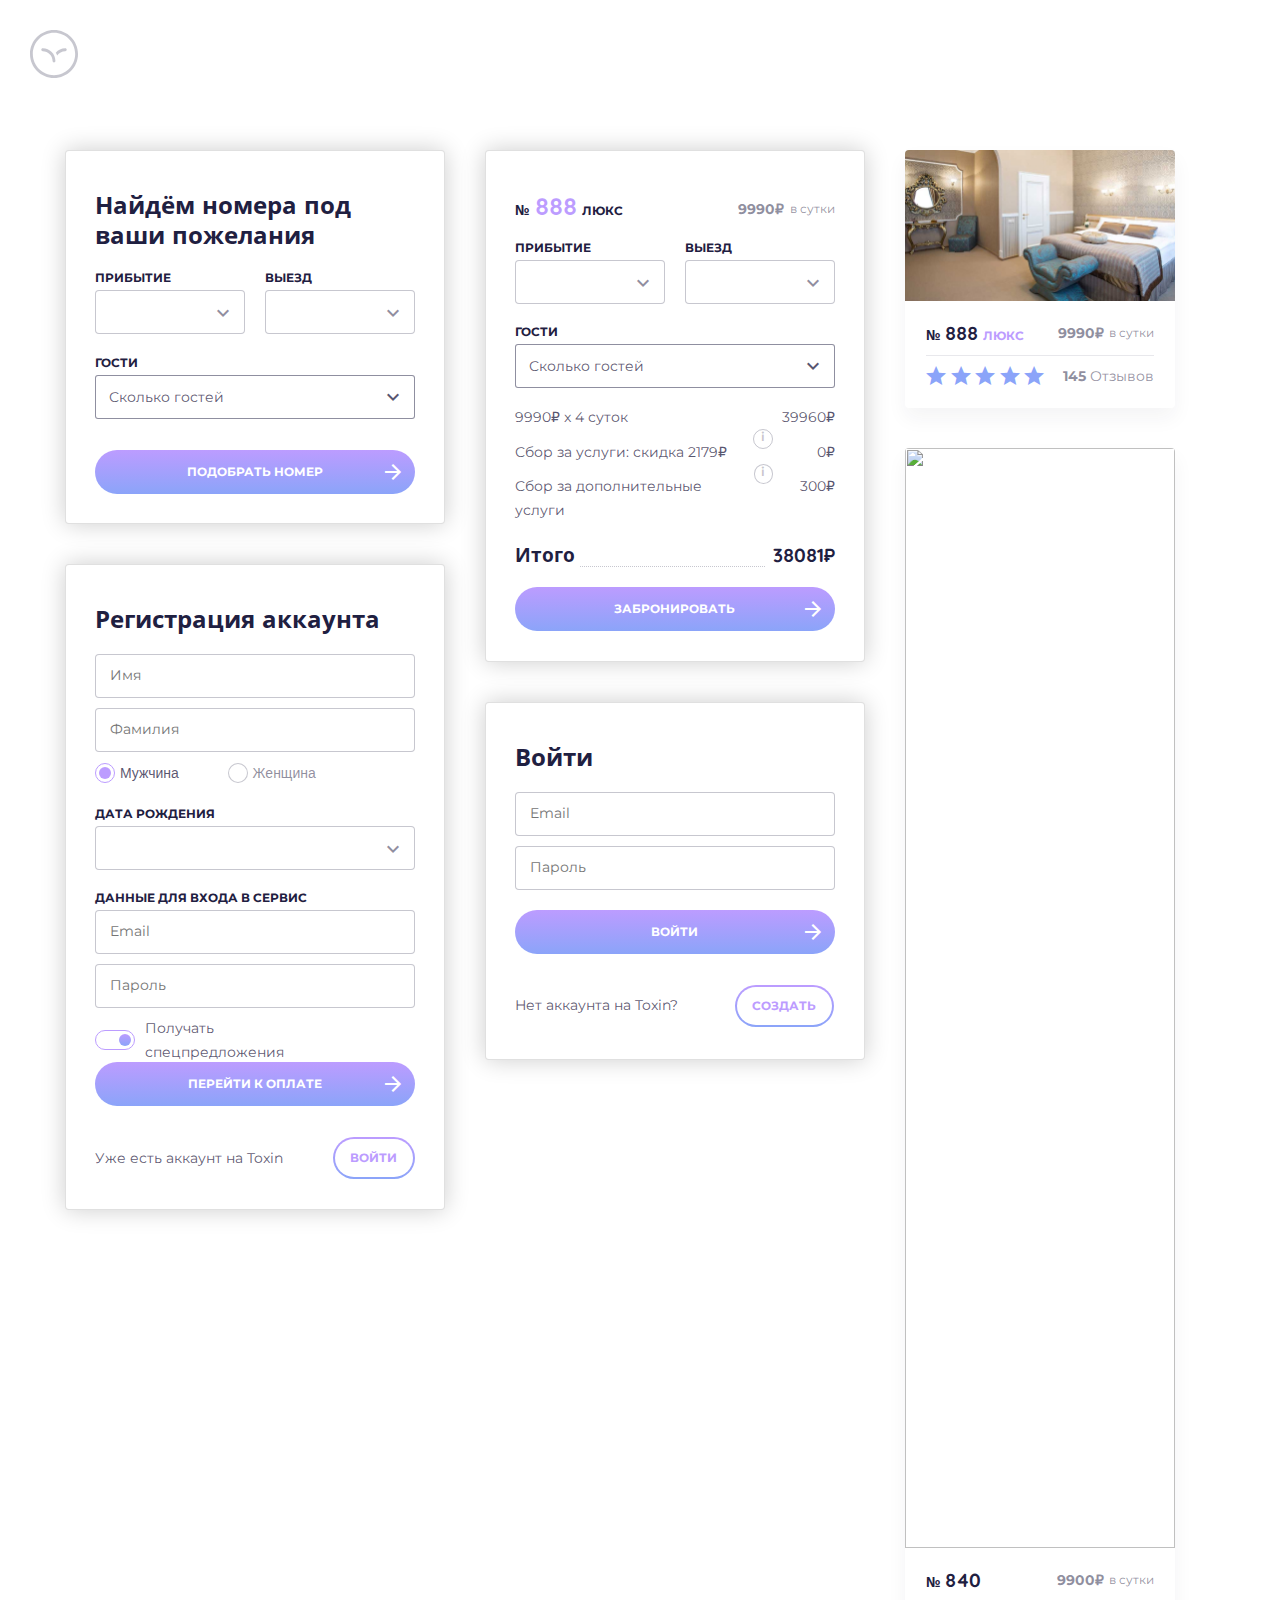
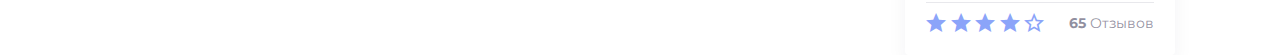
==== docs/cards.html @ 79a53cca "Множественные правки" ====
<link href="https://fonts.googleapis.com/icon?family=Material+Icons" rel="stylesheet"><!DOCTYPE html>
<html lang="ru">
  <head>
    <meta charset="utf-8">
    <meta name="viewport" content="width=device-width, initial-scale=1.0">
    <meta http-equiv="X-UA-Compatible" content="ie=edge"><link rel="stylesheet" href="//code.jquery.com/ui/1.12.1/themes/base/jquery-ui.css">
    <!--<link rel="stylesheet" href="/resources/demos/style.css">--><script src="https://code.jquery.com/jquery-1.12.4.js"></script>
<script src="https://code.jquery.com/ui/1.12.1/jquery-ui.js"></script>
    <meta name="Keywords" content="верстка, Pug, SCSS, JavaScript">
    <meta name="description" content="Основы верстки на Pug, SCSS и JS">
  <link href="./vendors.cca7394cf34c4434d2f4.css" rel="stylesheet"><link href="./main.cca7394cf34c4434d2f4.css" rel="stylesheet"></head>
  <title> Страница Cards
  </title>
  <body>   
    <div class="cards">
      <div class="cards__logo"><svg width="48" height="48" viewBox="0 0 48 48" fill="none" xmlns="http://www.w3.org/2000/svg">
<path d="M23.9989 32.4712C23.2224 32.4712 22.5871 31.8359 22.5871 31.0594C22.5871 25.6241 18.14 21.177 12.7047 21.177C11.9283 21.177 11.293 20.5418 11.293 19.7653C11.293 18.9888 11.9283 18.3535 12.7047 18.3535C19.7283 18.3535 25.4106 24.0359 25.4106 31.0594C25.4106 31.8359 24.7753 32.4712 23.9989 32.4712Z" fill="#1F2041" fill-opacity="0.25"/>
<path d="M36.7068 19.7653C36.7068 20.5418 36.0715 21.177 35.295 21.177C31.9421 21.177 28.9421 22.8712 27.1774 25.4476C26.7892 24.4594 26.3303 23.5418 25.7656 22.6947C28.095 20.0123 31.5186 18.3535 35.295 18.3535C36.0715 18.3535 36.7068 18.9888 36.7068 19.7653Z" fill="#1F2041" fill-opacity="0.25"/>
<path d="M24 48C10.7647 48 0 37.2353 0 24C0 10.7647 10.7647 0 24 0C37.2353 0 48 10.7647 48 24C48 37.2353 37.2353 48 24 48ZM24 2.82353C12.3176 2.82353 2.82353 12.3176 2.82353 24C2.82353 35.6824 12.3176 45.1765 24 45.1765C35.6824 45.1765 45.1765 35.6824 45.1765 24C45.1765 12.3176 35.6824 2.82353 24 2.82353Z" fill="#1F2041" fill-opacity="0.25"/>
</svg>

      </div>
      <div class="cards__contents">
        <div class="cards__columns">
          <form class="search-rooms">
            <h1 class="search-rooms__title">Найдём номера под ваши пожелания        </h1>
            <div class="search-rooms__dade-picker">
              <div class="search-rooms__arrival-date">
                <h3 class="search-rooms__label">Прибытие</h3>
                <div class="search-rooms__date">
                  <div class="date">
                    <input class="date__input datepicker-here" type="text" data-inline="false" data-range="true" data-position="bottom left" data-keyboard-nav="true" data-multiple-dates-separator=" - " data-placeholder="ДД.ММ.ГГГГ" data-clear-button="true" data-today-button="true">
                    <div class="date__icon"><i class="material-icons">expand_more</i></div>
                  </div>
                </div>
              </div>
              <div class="search-rooms__departure-date">
                <h3 class="search-rooms__label">Выезд</h3>
                <div class="search-rooms__date">
                  <div class="date">
                    <input class="date__input datepicker-here" type="text" data-inline="false" data-range="true" data-position="bottom left" data-keyboard-nav="true" data-multiple-dates-separator=" - " data-placeholder="ДД.ММ.ГГГГ" data-clear-button="true" data-today-button="true">
                    <div class="date__icon"><i class="material-icons">expand_more</i></div>
                  </div>
                </div>
              </div>
            </div>
            <h3 class="search-rooms__label">Гости</h3>
            <div class="search-rooms__guests">
              <div class="dropdown dropdown-visitor">
                <div class="dropdown__header-wrapper js-dropdown__header-wrapper">
                  <div class="dropdown__header">Сколько гостей</div>
                  <div class="dropdown__icon"><i class="material-icons">expand_more</i></div>
                </div>
                <ul class="dropdown__ul">
                  <li class="dropdown__li">
                    <div class="dropdown__label">взрослые</div>
                    <div class="input-number input-number-visitor0">   
                      <button class="input-number__button js-input-number__button input-number__button_inactive minus" type="button">-</button>
                      <input class="visitor0 input-number__input" type="number" value="0" min="0" max="10">
                      <button class="input-number__button js-input-number__button plus" type="button">+</button>
                    </div>
                  </li>
                  <li class="dropdown__li">
                    <div class="dropdown__label">дети</div>
                    <div class="input-number input-number-visitor1">   
                      <button class="input-number__button js-input-number__button input-number__button_inactive minus" type="button">-</button>
                      <input class="visitor1 input-number__input" type="number" value="0" min="0" max="10">
                      <button class="input-number__button js-input-number__button plus" type="button">+</button>
                    </div>
                  </li>
                  <li class="dropdown__li">
                    <div class="dropdown__label">младенцы</div>
                    <div class="input-number input-number-visitor2">   
                      <button class="input-number__button js-input-number__button input-number__button_inactive minus" type="button">-</button>
                      <input class="visitor2 input-number__input" type="number" value="0" min="0" max="10">
                      <button class="input-number__button js-input-number__button plus" type="button">+</button>
                    </div>
                  </li>
                  <li class="dropdown__li">
                    <button class="button button_style-wb button_color-alt button_size-bg dropdown__clear js-dropdown__clear dropdown__clear_hidden">
                      <div class="button__text">Очистить</div>
                      <div class="button__icon"><i class="material-icons"></i></div>
                    </button>
                    <button class="button button_style-wb button_color-st button_size-bg dropdown__submit js-dropdown__submit">
                      <div class="button__text">Применить</div>
                      <div class="button__icon"><i class="material-icons"></i></div>
                    </button>
                  </li>
                </ul>
              </div>
            </div>
            <div class="search-rooms__button">
              <button class="button button_style-ic button_color-st button_size-bg">
                <div class="button__text">Подобрать номер</div>
                <div class="button__icon"><i class="material-icons">arrow_forward</i></div>
              </button>
            </div>
          </form>
          <form class="signup">       
            <h1>Регистрация аккаунта</h1>
            <div class="input"> 
              <input class="input__input" name="signup-first-name" type="text" placeholder="Имя" inputmode="text">
              <div class="input_arrow-off"><i class="material-icons">arrow_forward</i></div>
            </div>
            <div class="input"> 
              <input class="input__input" name="signup-last-name" type="text" placeholder="Фамилия" inputmode="text">
              <div class="input_arrow-off"><i class="material-icons">arrow_forward</i></div>
            </div>
            <div class="radio-buttons">
              <label class="radio-buttons__label" for="radioButtonsMan">
                <input class="radio-buttons__button" type="radio" name="gender" value="man" id="radioButtonsMan" checked><span class="radio-buttons__item"></span><span class="radio-buttons__text">Мужчина</span>
              </label>
              <label class="radio-buttons__label" for="radioButtonWoman">
                <input class="radio-buttons__button" type="radio" name="gender" value="woman" id="radioButtonWoman"><span class="radio-buttons__item"></span><span class="radio-buttons__text">Женщина</span>
              </label>
            </div>
            <div class="text text__h3">Дата рождения</div>
            <div class="date">
              <input class="date__input datepicker-here" type="text" data-inline="false" data-range="true" data-position="bottom left" data-keyboard-nav="true" data-multiple-dates-separator=" - " data-placeholder="ДД.ММ.ГГГГ" data-clear-button="true" data-today-button="true">
              <div class="date__icon"><i class="material-icons">expand_more</i></div>
            </div>
            <div class="text text__h3">Данные для входа в сервис</div>
            <div class="input"> 
              <input class="input__input" name="signup-email" type="email" placeholder="Email" inputmode="email">
              <div class="input_arrow-off"><i class="material-icons">arrow_forward</i></div>
            </div>
            <div class="input"> 
              <input class="input__input" name="signup-pwd" type="password" placeholder="Пароль" inputmode="number">
              <div class="input_arrow-off"><i class="material-icons">arrow_forward</i></div>
            </div>
            <label class="toggle">
              <input type="checkbox" checked><span class="toggle__text">Получать спецпредложения</span>
            </label>
            <button class="button button_style-ic button_color-st button_size-bg">
              <div class="button__text">Перейти к оплате</div>
              <div class="button__icon"><i class="material-icons">arrow_forward</i></div>
            </button>
            <div class="signin__footer">
              <div class="text text__body">Уже есть аккаунт на Toxin</div>
              <button class="button button_style-lt button_color-st button_size-bg">
                <div class="button__text">Войти</div>
                <div class="button__icon"><i class="material-icons"></i></div>
              </button>
            </div>
          </form>
        </div>
        <div class="cards__columns">
          <div class="room-calc">
            <div class="room-calc__header">
              <div class="room-calc__number">
                <div class="room-calc__number-symbol">№</div>
                <h1>888                </h1>
                <h3>Люкс</h3>
              </div>
              <div class="room-calc__rate">
                <div class="room-calc__rate-value">9990₽</div>
                <p>в сутки</p>
              </div>
            </div>
            <div class="room-calc__date-picker">
              <div class="room-calc__arrival-date">
                <h3 class="room-calc__field-label">Прибытие</h3>
                <div class="date">
                  <input class="date__input datepicker-here" type="text" data-inline="false" data-range="true" data-position="bottom left" data-keyboard-nav="true" data-multiple-dates-separator=" - " data-placeholder="ДД.ММ.ГГГГ" data-clear-button="true" data-today-button="true">
                  <div class="date__icon"><i class="material-icons">expand_more</i></div>
                </div>
              </div>
              <div class="room-calc__departure-date">
                <h3 class="room-calc__field-label">Выезд</h3>
                <div class="date">
                  <input class="date__input datepicker-here" type="text" data-inline="false" data-range="true" data-position="bottom left" data-keyboard-nav="true" data-multiple-dates-separator=" - " data-placeholder="ДД.ММ.ГГГГ" data-clear-button="true" data-today-button="true">
                  <div class="date__icon"><i class="material-icons">expand_more</i></div>
                </div>
              </div>
            </div>
            <h3 class="room-calc__field-label">Гости</h3>
            <div class="room-calc__dropdown">
              <div class="dropdown dropdown-visitor">
                <div class="dropdown__header-wrapper js-dropdown__header-wrapper">
                  <div class="dropdown__header">Сколько гостей</div>
                  <div class="dropdown__icon"><i class="material-icons">expand_more</i></div>
                </div>
                <ul class="dropdown__ul">
                  <li class="dropdown__li">
                    <div class="dropdown__label">взрослые</div>
                    <div class="input-number input-number-visitor0">   
                      <button class="input-number__button js-input-number__button input-number__button_inactive minus" type="button">-</button>
                      <input class="visitor0 input-number__input" type="number" value="0" min="0" max="10">
                      <button class="input-number__button js-input-number__button plus" type="button">+</button>
                    </div>
                  </li>
                  <li class="dropdown__li">
                    <div class="dropdown__label">дети</div>
                    <div class="input-number input-number-visitor1">   
                      <button class="input-number__button js-input-number__button input-number__button_inactive minus" type="button">-</button>
                      <input class="visitor1 input-number__input" type="number" value="0" min="0" max="10">
                      <button class="input-number__button js-input-number__button plus" type="button">+</button>
                    </div>
                  </li>
                  <li class="dropdown__li">
                    <div class="dropdown__label">младенцы</div>
                    <div class="input-number input-number-visitor2">   
                      <button class="input-number__button js-input-number__button input-number__button_inactive minus" type="button">-</button>
                      <input class="visitor2 input-number__input" type="number" value="0" min="0" max="10">
                      <button class="input-number__button js-input-number__button plus" type="button">+</button>
                    </div>
                  </li>
                  <li class="dropdown__li">
                    <button class="button button_style-wb button_color-alt button_size-bg dropdown__clear js-dropdown__clear dropdown__clear_hidden">
                      <div class="button__text">Очистить</div>
                      <div class="button__icon"><i class="material-icons"></i></div>
                    </button>
                    <button class="button button_style-wb button_color-st button_size-bg dropdown__submit js-dropdown__submit">
                      <div class="button__text">Применить</div>
                      <div class="button__icon"><i class="material-icons"></i></div>
                    </button>
                  </li>
                </ul>
              </div>
            </div>
            <table class="room-calc__result">
              <tr class="room-calc__row room-calc__gross">
                <td class="room-calc__cell"> 
                  <div class="room-calc__gross-label">9990₽ x 4 суток</div>
                </td>
                <td class="room-calc__cell"> 
                  <div class="room-calc__gross-value">39960₽</div>
                </td>
              </tr>
              <tr class="room-calc__row room-calc__toll">
                <td class="room-calc__cell">
                  <div class="room-calc__cell-wrapper">
                    <div class="room-calc__toll-label">Сбор за услуги: скидка 2179₽</div>
                    <div class="room-calc__tooltip">i</div>
                  </div>
                </td>
                <td class="room-calc__cell">
                  <div class="room-calc__toll-value">0₽</div>
                </td>
              </tr>
              <tr class="room-calc__row room-calc__fee">
                <td class="room-calc__cell">
                  <div class="room-calc__cell-wrapper">
                    <div class="room-calc__fee-label">Сбор за дополнительные услуги</div>
                    <div class="room-calc__tooltip">i</div>
                  </div>
                </td>
                <td class="room-calc__cell">
                  <div class="room-calc__fee-value">300₽</div>
                </td>
              </tr>
              <tr class="room-calc__row room-calc__total">
                <td class="room-calc__cell room-calc__cell_total">
                  <div class="room-calc__cell-wrapper">
                    <p class="room-calc__total-label">Итого                    </p><span class="room-calc__total-point"></span>
                  </div>
                </td>
                <td class="room-calc__cell room-calc__cell_total">
                  <div class="room-calc__total-value">38081₽</div>
                </td>
              </tr>
            </table>
            <div class="room-calc__button-wrapper">
              <button class="button button_style-ic button_color-st button_size-bg">
                <div class="button__text">Забронировать</div>
                <div class="button__icon"><i class="material-icons">arrow_forward</i></div>
              </button>
            </div>
          </div>
          <form class="signin">
            <h1 class="signin__title">Войти</h1>
            <div class="signin__email">
              <div class="input"> 
                <input class="input__input" name="signin-email" type="email" placeholder="Email" inputmode="email">
                <div class="input_arrow-off"><i class="material-icons">arrow_forward</i></div>
              </div>
            </div>
            <div class="signin__pwd">
              <div class="input"> 
                <input class="input__input" name="signin-pwd" type="pwd" placeholder="Пароль" inputmode="number">
                <div class="input_arrow-off"><i class="material-icons">arrow_forward</i></div>
              </div>
            </div>
            <div class="signin__button-enter">
              <button class="button button_style-ic button_color-st button_size-bg">
                <div class="button__text">Войти</div>
                <div class="button__icon"><i class="material-icons">arrow_forward</i></div>
              </button>
            </div>
            <div class="signin__footer">
              <div class="signin__question">
                <div class="text text__body">Нет аккаунта на Toxin?</div>
              </div>
              <div class="signin__button-create">
                <button class="button button_style-lt button_color-st button_size-bg">
                  <div class="button__text">Создать</div>
                  <div class="button__icon"><i class="material-icons"></i></div>
                </button>
              </div>
            </div>
          </form>
        </div>
        <div class="cards__columns">
          <div class="room-card">    <img class="room-card__img" src="./assets/img/888-1.jpg">
            <div class="room-card__description">
              <div class="room-card__number-card">
                <div class="room-card__number">
                  <div class="room-card__number-symbol">№</div>
                  <div class="room-card__number-number">888                      </div>
                  <div class="room-card__type">Люкс</div>
                </div>
                <div class="room-card__price">
                  <div class="room-card__price-value">9990₽</div>
                  <div class="room-card__price-period">в сутки        </div>
                </div>
              </div>
              <div class="room-card__dividing-line"></div>
              <div class="room-card__rate-review">
                <div class="room-card__rate">
                  <fieldset class="rating">
                    <legend class="rating__caption"></legend>
                    <div class="rating__grop">
                      <label class="rating__label">
                        <input class="rating__checkbox" type="radio" name="health" value="0"><i class="material-icons rating__star rating__star1">star</i>
                      </label>
                      <label class="rating__label">
                        <input class="rating__checkbox" type="radio" name="health" value="1"><i class="material-icons rating__star rating__star1">star</i>
                      </label>
                      <label class="rating__label">
                        <input class="rating__checkbox" type="radio" name="health" value="2"><i class="material-icons rating__star rating__star1">star</i>
                      </label>
                      <label class="rating__label">
                        <input class="rating__checkbox" type="radio" name="health" value="3"><i class="material-icons rating__star rating__star1">star</i>
                      </label>
                      <label class="rating__label">
                        <input class="rating__checkbox" type="radio" name="health" value="4"><i class="material-icons rating__star rating__star1">star</i>
                      </label>
                    </div>
                  </fieldset>
                </div>
                <div class="room-card__review">
                  <div class="room-card__review-value">145</div>
                  <div class="room-card__review-review">Отзывов</div>
                </div>
              </div>
            </div>
          </div>
          <div class="room-card">    <img class="room-card__img" src="./assets/img/840.jpg">
            <div class="room-card__description">
              <div class="room-card__number-card">
                <div class="room-card__number">
                  <div class="room-card__number-symbol">№</div>
                  <div class="room-card__number-number">840                      </div>
                </div>
                <div class="room-card__price">
                  <div class="room-card__price-value">9900₽</div>
                  <div class="room-card__price-period">в сутки        </div>
                </div>
              </div>
              <div class="room-card__dividing-line"></div>
              <div class="room-card__rate-review">
                <div class="room-card__rate">
                  <fieldset class="rating">
                    <legend class="rating__caption"></legend>
                    <div class="rating__grop">
                      <label class="rating__label">
                        <input class="rating__checkbox" type="radio" name="health" value="0"><i class="material-icons rating__star rating__star1">star</i>
                      </label>
                      <label class="rating__label">
                        <input class="rating__checkbox" type="radio" name="health" value="1"><i class="material-icons rating__star rating__star1">star</i>
                      </label>
                      <label class="rating__label">
                        <input class="rating__checkbox" type="radio" name="health" value="2"><i class="material-icons rating__star rating__star1">star</i>
                      </label>
                      <label class="rating__label">
                        <input class="rating__checkbox" type="radio" name="health" value="3"><i class="material-icons rating__star rating__star1">star</i>
                      </label>
                      <label class="rating__label">
                        <input class="rating__checkbox" type="radio" name="health" value="4"><i class="material-icons rating__star rating__star1">star_border</i>
                      </label>
                    </div>
                  </fieldset>
                </div>
                <div class="room-card__review">
                  <div class="room-card__review-value">65</div>
                  <div class="room-card__review-review">Отзывов</div>
                </div>
              </div>
            </div>
          </div>
        </div>
      </div>
    </div>
  <script type="text/javascript" src="./vendors-cca7394cf34c4434d2f4.js"></script><script type="text/javascript" src="./main-cca7394cf34c4434d2f4.js"></script></body>
</html>
---- docs/vendors.cca7394cf34c4434d2f4.css ----
.datepicker--cells{display:flex;flex-wrap:wrap}.datepicker--cell{border-radius:4px;box-sizing:border-box;cursor:pointer;display:flex;position:relative;align-items:center;justify-content:center;height:32px;z-index:1}.datepicker--cell.-focus-{background:#f0f0f0}.datepicker--cell.-current-{color:#4eb5e6}.datepicker--cell.-current-.-focus-{color:#4a4a4a}.datepicker--cell.-current-.-in-range-{color:#4eb5e6}.datepicker--cell.-in-range-{background:rgba(92,196,239,.1);color:#4a4a4a;border-radius:0}.datepicker--cell.-in-range-.-focus-{background-color:rgba(92,196,239,.2)}.datepicker--cell.-disabled-{cursor:default;color:#aeaeae}.datepicker--cell.-disabled-.-focus-{color:#aeaeae}.datepicker--cell.-disabled-.-in-range-{color:#a1a1a1}.datepicker--cell.-disabled-.-current-.-focus-{color:#aeaeae}.datepicker--cell.-range-from-{border:1px solid rgba(92,196,239,.5);background-color:rgba(92,196,239,.1);border-radius:4px 0 0 4px}.datepicker--cell.-range-to-{border:1px solid rgba(92,196,239,.5);background-color:rgba(92,196,239,.1);border-radius:0 4px 4px 0}.datepicker--cell.-selected-,.datepicker--cell.-selected-.-current-{color:#fff;background:#5cc4ef}.datepicker--cell.-range-from-.-range-to-{border-radius:4px}.datepicker--cell.-selected-{border:none}.datepicker--cell.-selected-.-focus-{background:#45bced}.datepicker--cell:empty{cursor:default}.datepicker--days-names{display:flex;flex-wrap:wrap;margin:8px 0 3px}.datepicker--day-name{color:#ff9a19;display:flex;align-items:center;justify-content:center;flex:1;text-align:center;text-transform:uppercase;font-size:.8em}.-only-timepicker- .datepicker--content,.datepicker--body,.datepicker-inline .datepicker--pointer{display:none}.datepicker--cell-day{width:14.28571%}.datepicker--cells-months{height:170px}.datepicker--cell-month{width:33.33%;height:25%}.datepicker--cells-years,.datepicker--years{height:170px}.datepicker--cell-year{width:25%;height:33.33%}.datepickers-container{position:absolute;left:0;top:0}.datepicker{background:#fff;border:1px solid #dbdbdb;box-shadow:0 4px 12px rgba(0,0,0,.15);border-radius:4px;box-sizing:content-box;font-family:Tahoma,sans-serif;font-size:14px;color:#4a4a4a;width:250px;position:absolute;left:-100000px;opacity:0;transition:opacity .3s ease,transform .3s ease,left 0s .3s;z-index:100}.datepicker.-from-top-{transform:translateY(-8px)}.datepicker.-from-right-{transform:translateX(8px)}.datepicker.-from-bottom-{transform:translateY(8px)}.datepicker.-from-left-{transform:translateX(-8px)}.datepicker.active{opacity:1;transform:translate(0);transition:opacity .3s ease,transform .3s ease,left 0s 0s}.datepicker-inline .datepicker{border-color:#d7d7d7;box-shadow:none;position:static;left:auto;right:auto;opacity:1;transform:none}.datepicker--content{box-sizing:content-box;padding:4px}.datepicker--pointer{position:absolute;background:#fff;border-top:1px solid #dbdbdb;border-right:1px solid #dbdbdb;width:10px;height:10px;z-index:-1}.datepicker--nav-action:hover,.datepicker--nav-title:hover{background:#f0f0f0}.-top-center- .datepicker--pointer,.-top-left- .datepicker--pointer,.-top-right- .datepicker--pointer{top:calc(100% - 4px);transform:rotate(135deg)}.-right-bottom- .datepicker--pointer,.-right-center- .datepicker--pointer,.-right-top- .datepicker--pointer{right:calc(100% - 4px);transform:rotate(225deg)}.-bottom-center- .datepicker--pointer,.-bottom-left- .datepicker--pointer,.-bottom-right- .datepicker--pointer{bottom:calc(100% - 4px);transform:rotate(315deg)}.-left-bottom- .datepicker--pointer,.-left-center- .datepicker--pointer,.-left-top- .datepicker--pointer{left:calc(100% - 4px);transform:rotate(45deg)}.-bottom-left- .datepicker--pointer,.-top-left- .datepicker--pointer{left:10px}.-bottom-right- .datepicker--pointer,.-top-right- .datepicker--pointer{right:10px}.-bottom-center- .datepicker--pointer,.-top-center- .datepicker--pointer{left:calc(50% - 5px)}.-left-top- .datepicker--pointer,.-right-top- .datepicker--pointer{top:10px}.-left-bottom- .datepicker--pointer,.-right-bottom- .datepicker--pointer{bottom:10px}.-left-center- .datepicker--pointer,.-right-center- .datepicker--pointer{top:calc(50% - 5px)}.datepicker--body.active{display:block}.datepicker--nav{display:flex;justify-content:space-between;border-bottom:1px solid #efefef;min-height:32px;padding:4px}.-only-timepicker- .datepicker--nav{display:none}.datepicker--nav-action,.datepicker--nav-title{display:flex;cursor:pointer;align-items:center;justify-content:center}.datepicker--nav-action{width:32px;border-radius:4px;-webkit-user-select:none;-moz-user-select:none;-ms-user-select:none;user-select:none}.datepicker--nav-action.-disabled-{visibility:hidden}.datepicker--nav-action svg{width:32px;height:32px}.datepicker--nav-action path{fill:none;stroke:#9c9c9c;stroke-width:2px}.datepicker--nav-title{border-radius:4px;padding:0 8px}.datepicker--buttons,.datepicker--time{border-top:1px solid #efefef;padding:4px}.datepicker--nav-title i{font-style:normal;color:#9c9c9c;margin-left:5px}.datepicker--nav-title.-disabled-{cursor:default;background:0 0}.datepicker--buttons{display:flex}.datepicker--button{color:#4eb5e6;cursor:pointer;border-radius:4px;flex:1;display:inline-flex;justify-content:center;align-items:center;height:32px}.datepicker--button:hover{color:#4a4a4a;background:#f0f0f0}.datepicker--time{display:flex;align-items:center;position:relative}.datepicker--time.-am-pm- .datepicker--time-sliders{flex:0 1 138px;max-width:138px}.-only-timepicker- .datepicker--time{border-top:none}.datepicker--time-sliders{flex:0 1 153px;margin-right:10px;max-width:153px}.datepicker--time-label{display:none;font-size:12px}.datepicker--time-current{display:flex;align-items:center;flex:1;font-size:14px;text-align:center;margin:0 0 0 10px}.datepicker--time-current-colon{margin:0 2px 3px;line-height:1}.datepicker--time-current-hours,.datepicker--time-current-minutes{line-height:1;font-size:19px;font-family:Century Gothic,CenturyGothic,AppleGothic,sans-serif;position:relative;z-index:1}.datepicker--time-current-hours:after,.datepicker--time-current-minutes:after{content:"";background:#f0f0f0;border-radius:4px;position:absolute;left:-2px;top:-3px;right:-2px;bottom:-2px;z-index:-1;opacity:0}.datepicker--time-current-hours.-focus-:after,.datepicker--time-current-minutes.-focus-:after{opacity:1}.datepicker--time-current-ampm{text-transform:uppercase;align-self:flex-end;color:#9c9c9c;margin-left:6px;font-size:11px;margin-bottom:1px}.datepicker--time-row{display:flex;align-items:center;font-size:11px;height:17px;background:linear-gradient(90deg,#dedede,#dedede) left 50%/100% 1px no-repeat}.datepicker--time-row:first-child{margin-bottom:4px}.datepicker--time-row input[type=range]{background:0 0;cursor:pointer;flex:1;height:100%;padding:0;margin:0;-webkit-appearance:none}.datepicker--time-row input[type=range]::-ms-tooltip{display:none}.datepicker--time-row input[type=range]:hover::-webkit-slider-thumb{border-color:#b8b8b8}.datepicker--time-row input[type=range]:hover::-moz-range-thumb{border-color:#b8b8b8}.datepicker--time-row input[type=range]:hover::-ms-thumb{border-color:#b8b8b8}.datepicker--time-row input[type=range]:focus{outline:0}.datepicker--time-row input[type=range]:focus::-webkit-slider-thumb{background:#5cc4ef;border-color:#5cc4ef}.datepicker--time-row input[type=range]:focus::-moz-range-thumb{background:#5cc4ef;border-color:#5cc4ef}.datepicker--time-row input[type=range]:focus::-ms-thumb{background:#5cc4ef;border-color:#5cc4ef}.datepicker--time-row input[type=range]::-webkit-slider-thumb{-webkit-appearance:none;box-sizing:border-box;height:12px;width:12px;border-radius:3px;border:1px solid #dedede;background:#fff;cursor:pointer;-webkit-transition:background .2s;transition:background .2s;margin-top:-6px}.datepicker--time-row input[type=range]::-moz-range-thumb{box-sizing:border-box;height:12px;width:12px;border-radius:3px;border:1px solid #dedede;background:#fff;cursor:pointer;-moz-transition:background .2s;transition:background .2s}.datepicker--time-row input[type=range]::-ms-thumb{box-sizing:border-box;height:12px;width:12px;border-radius:3px;border:1px solid #dedede;background:#fff;cursor:pointer;-ms-transition:background .2s;transition:background .2s}.datepicker--time-row input[type=range]::-webkit-slider-runnable-track{border:none;height:1px;cursor:pointer;color:transparent;background:0 0}.datepicker--time-row input[type=range]::-moz-range-track{border:none;height:1px;cursor:pointer;color:transparent;background:0 0}.datepicker--time-row input[type=range]::-ms-track{border:none;height:1px;cursor:pointer;color:transparent;background:0 0}.datepicker--time-row input[type=range]::-ms-fill-lower,.datepicker--time-row input[type=range]::-ms-fill-upper{background:0 0}.datepicker--time-row span{padding:0 12px}.datepicker--time-icon{color:#9c9c9c;border:1px solid;border-radius:50%;font-size:16px;position:relative;margin:0 5px -1px 0;width:1em;height:1em}.datepicker--time-icon:after,.datepicker--time-icon:before{content:"";background:currentColor;position:absolute}.datepicker--time-icon:after{height:.4em;width:1px;left:calc(50% - 1px);top:calc(50% + 1px);transform:translateY(-100%)}.datepicker--time-icon:before{width:.4em;height:1px;top:calc(50% + 1px);left:calc(50% - 1px)}.datepicker--cell-day.-other-month-,.datepicker--cell-year.-other-decade-{color:#dedede}.datepicker--cell-day.-other-month-:hover,.datepicker--cell-year.-other-decade-:hover{color:#c5c5c5}.-disabled-.-focus-.datepicker--cell-day.-other-month-,.-disabled-.-focus-.datepicker--cell-year.-other-decade-{color:#dedede}.-selected-.datepicker--cell-day.-other-month-,.-selected-.datepicker--cell-year.-other-decade-{color:#fff;background:#a2ddf6}.-selected-.-focus-.datepicker--cell-day.-other-month-,.-selected-.-focus-.datepicker--cell-year.-other-decade-{background:#8ad5f4}.-in-range-.datepicker--cell-day.-other-month-,.-in-range-.datepicker--cell-year.-other-decade-{background-color:rgba(92,196,239,.1);color:#ccc}.-in-range-.-focus-.datepicker--cell-day.-other-month-,.-in-range-.-focus-.datepicker--cell-year.-other-decade-{background-color:rgba(92,196,239,.2)}.datepicker--cell-day.-other-month-:empty,.datepicker--cell-year.-other-decade-:empty{background:0 0;border:none}@media print{.datepickers-container{display:none}}
---- docs/main.cca7394cf34c4434d2f4.css ----
@import url(https://fonts.googleapis.com/css?family=Montserrat:100,100i,200,200i,300,400&display=swap);
.container{margin:2rem 0}.container-label{margin-bottom:.5rem;font-family:Montserrat;font-style:normal;font-weight:700;font-size:12px;line-height:15px;text-transform:uppercase;color:#1f2041}.ui-kit__logo{margin-top:3rem;margin-left:3rem}.ui-kit__content{max-width:1158px;margin:4.5rem auto 0}.ui-kit__content>:first-child>:first-child{max-width:32rem}.ui-kit__content>:first-child>:first-child>:nth-child(4){margin-top:2.3rem}.ui-kit__content>:first-child>:nth-child(2){max-width:28rem}.ui-kit__content>:first-child>:nth-child(2)>*{margin-bottom:4.1rem}.ui-kit__content>:first-child>:nth-child(2)>:nth-child(2){margin-bottom:3.5rem}.ui-kit__content>:first-child>:nth-child(2)>:nth-child(2)>:first-child{margin-bottom:.8rem}.ui-kit__content>:nth-child(2){margin-top:6rem}.ui-kit__content>:nth-child(2)>:first-child,.ui-kit__content>:nth-child(2)>:nth-child(2){width:26.5rem}.ui-kit__content>:nth-child(3){margin-top:15rem}.ui-kit__content>:nth-child(3)>:first-child{flex:1 1 0}.ui-kit__content>:nth-child(3)>:first-child>:first-child{margin-bottom:4.3rem;max-width:25.6rem}.ui-kit__content>:nth-child(3)>:first-child>:nth-child(2){margin-left:-.1rem;max-width:25.6rem}.ui-kit__content>:nth-child(3)>:nth-child(2){flex:1 1 0}.ui-kit__content>:nth-child(3)>:nth-child(2)>:first-child{padding-top:.3rem;padding-right:7rem;padding-left:6rem}.ui-kit__content>:nth-child(3)>:nth-child(2)>:first-child .js-listbox__drop>:first-child{padding-right:3rem}.ui-kit__content>:nth-child(3)>:nth-child(3){flex:1 1 0}.ui-kit__content>:nth-child(3)>:nth-child(3)>:first-child{padding-right:6rem;padding-left:6.7rem}.ui-kit__content>:nth-child(3)>:nth-child(3)>:first-child>:first-child>:first-child{margin-top:.3rem;margin-bottom:1.3rem;margin-left:-.1rem}.ui-kit__content>:nth-child(4){margin-top:9rem}.ui-kit__toggle{margin-top:1.3rem}.ui-kit__toggle>:first-child{margin-bottom:1rem}.ui-kit__like{display:flex;margin-top:1.7rem}.ui-kit__like>:first-child{margin-right:1rem}.ui-kit__rate-button{display:flex;margin-top:3.2rem}.ui-kit__rate-button>:first-child{margin-right:2rem}.ui-kit__blok-row{display:flex;justify-content:space-between}.ui-kit__date-dropdown{display:flex}.ui-kit__date-dropdown>:first-child{margin-right:2rem}.ui-kit__blok-column_narrow{max-width:26.6rem}.ui-kit__blok-column_narrow>:first-child{margin-bottom:4.2rem}
.landing__main{background:url(./assets/img/image-3.jpg) no-repeat;background-size:cover;margin-top:-7rem}.landing__search-rooms{position:absolute;top:14rem;left:0}.landing__slogan-wrapper{display:flex;justify-content:flex-end}.landing__slogan{text-align:right;padding-top:83.1rem;padding-bottom:2.1rem;max-width:30rem}
.signup-pg{background:url("./assets/img/image 4.png") no-repeat;background-size:100%}.signup-pg__frame{position:relative;height:68.5rem}.signup-pg__signup{position:absolute;left:50.2%;transform:translate(-50%);top:1.9rem}
.signin-pg{background:url("./assets/img/image 4.png") no-repeat;background-size:100%}.signin-pg__frame{position:relative;height:70.1rem}.signin-pg__signin{position:absolute;left:50%;transform:translate(-50%);top:17.2rem}
.headers-footers__logo{position:absolute;top:3rem;left:3rem}.headers-footers__header-no-sign{margin-top:14.2rem;margin-bottom:4.5rem}.headers-footers__header-sign{margin-bottom:4.3rem}.headers-footers>:last-child{margin-top:3.7rem;margin-bottom:10rem}
.color-types{width:100%;display:grid;grid-template-columns:39.6% 45.4%;position:relative;padding-top:13.5rem}.color-types>:nth-child(3){padding-top:1rem}.color-types__logo{position:absolute;top:3rem;left:3rem}@media screen and (max-width:900px){.color-types{display:flex;flex-direction:column;align-items:center}.color-types>:nth-child(3){padding-top:4rem;padding-bottom:4rem}}
.search-room{background:#fff}.search-room__content{display:flex;justify-content:flex-start;width:83.5%;margin-top:1rem;margin-left:auto;margin-right:auto}.search-room__sidebar{flex-basis:23.8%;margin:1rem 4.5rem 1rem 1rem}.search-room__sidebar>*{margin:1rem 1rem 2rem}.search-room__sidebar>:nth-child(2){margin-bottom:3rem}.search-room__sidebar>:nth-child(3){margin-bottom:2.8rem}.search-room__sidebar>:nth-child(4){width:80%;margin-bottom:3.1rem}.search-room__sidebar>:nth-child(5){width:90%;margin-bottom:2.9rem}.search-room__sidebar>:nth-child(5) .listbox__ul>:first-child{width:90%}.search-room__sidebar>:nth-child(5)>:first-child{margin-bottom:1.6rem}.search-room__sidebar>:nth-child(6){margin-bottom:3rem}.search-room__frame{flex-basis:70.4%}.search-room__block{font-family:Montserrat;font-style:normal;font-weight:400;font-size:12px;line-height:15px;color:#1f2041}.search-room__block-title{text-transform:uppercase;font-weight:700;margin-bottom:.5rem}.search-room__title{margin:2rem .5rem 1.5rem}.search-room__cards{display:flex;flex-wrap:wrap;justify-content:flex-start}.search-room__cards>*{margin:.5rem .6rem 1.45rem;flex:auto}.search-room__pagination{width:25.5rem;margin:2.6rem auto 6.8rem}@media (max-width:768px){.search-room__content{justify-content:center;flex-wrap:wrap}}
.room__banner{display:flex;justify-content:center;max-width:1440px;margin-left:auto;margin-right:auto}.room__banner-img3{margin-top:-.1rem}.room__main{margin:7rem 0 6.2rem}.room__main,.room__wrapper-content{display:flex}.room__content{margin-right:3rem}.room__content-bottom,.room__content-top,.room__row{display:flex}.room__info{flex:1 1 auto}.room__info-title{margin-bottom:2rem;width:28rem}.room__info-content{width:28rem}.room__impress{flex:1 1 auto}.room__impress-title{margin-bottom:1.8rem;padding-left:.3rem}.room__reviews{margin-top:2.1rem;margin-bottom:3.3rem;margin-left:-.1rem}.room__reviews-header{display:flex;justify-content:space-between;margin-bottom:2rem}.room__reviews-content,.room__reviews-number{margin-right:4rem}.room__reviews-item{margin-bottom:2.3rem}.room__reviews-username{font-family:Montserrat;font-style:normal;font-weight:700;font-size:14px;line-height:24px;color:rgba(31,32,65,.75)}.room__reviews-message{margin-top:1rem}.room__reviews-avatar{width:48px;height:48px;border-radius:50%;overflow:hidden;margin-right:1rem}.room__reviews-avatar-img{margin-left:-2rem;margin-top:-1rem}.room__like{margin-left:.5rem;margin-top:1.2rem}.room__rules{flex:1 1 41.6%}.room__rules-title{margin-bottom:1.7rem;margin-left:2rem}.room__rules-list{max-width:26rem}.room__cancel{flex:1 1 auto}.room__cancel-title{margin-bottom:1.7rem}.room__cancel-content{max-width:34rem}.room__footer{border-top:1px solid rgba(31,32,65,.25)}@media (max-width:1439px){.room__banner-right{display:none}.room__main{margin-left:2rem;margin-right:2rem}}@media (max-width:1050px){.room__banner-img1{width:100%}.room__wrapper-content{flex-wrap:wrap}.room__content{margin:0 auto}.room__sidebar{margin:3rem auto 0}}@media (max-width:680px){.room__content-top{flex-direction:column;align-items:center}.room__impress{margin:4rem 0}.room__content-bottom{flex-direction:column;align-items:center}.room__rules{flex:1 1 auto;margin-bottom:2rem}.room__rules-list{max-width:none}}
.cards__logo{margin-top:3rem;margin-left:3rem}.cards__contents{display:flex;justify-content:center;margin-top:7.2rem}.cards__columns{margin-right:4rem}.cards__columns>*{margin-bottom:4rem}
.footer{background:#fff}.footer__top{border-bottom:1px solid #dedee3;padding:10.4rem 0 8.3rem}.footer__widgets{display:flex;justify-content:space-between}.footer__widgets>:first-child{margin-top:-.4rem}.footer__brand>:first-child{margin-bottom:1.7rem}.footer__brand,.footer__subscribe{max-width:26rem;flex:1 1 0}.footer__menu{display:flex;justify-content:space-around;flex:1 1 0}.footer__menu>*{flex:1 1 0}.footer__menu>:first-child{padding-left:4rem}.footer__subscribe>:first-child{margin-bottom:2.3rem}.footer__copyright-bar{display:flex;justify-content:space-between;padding:2.3rem 0;margin-right:.26rem;margin-left:-.1rem}.footer__copyright-wrapper,.footer__socials{display:flex;align-items:center}.footer__socials{text-align:center}.footer__socials>:first-child{margin-right:2.2rem}.footer__socials>:nth-child(2){margin-right:2.3rem}.footer_mobile{display:flex;flex-direction:column;align-items:center;background:#fff;max-width:76.8rem;margin-left:auto;margin-right:auto;padding:12.3rem 0 12rem}.footer_mobile>:first-child{margin-bottom:1.7rem;margin-right:1.2rem}.footer_mobile>:last-child{margin-top:2.2rem;margin-right:.2rem}.footer-mobile__copyright{text-align:center}.footer__socials_mobile>:not(:last-child){margin-right:2.1rem}.fa{font-family:fa-brands;font-style:normal;font-weight:400;font-size:24px;line-height:23px;background:linear-gradient(180deg,#bc9cff,#8ba4f9);-webkit-background-clip:text;-webkit-text-fill-color:transparent;color:#bd9eff}@media (max-width:1160px){.footer__widgets{flex-wrap:wrap}.footer__brand,.footer__menu,.footer__subscribe{flex:1 1 auto}.footer__brand{margin-left:3rem}.footer__wrapper-subscribe{margin-right:3rem}}@media (max-width:768px){.footer{display:flex;flex-direction:column;align-items:center;padding:12.4rem 0}.footer__legend,.footer__menu,.footer__wrapper-subscribe{display:none}.footer__top{border-bottom:none;padding:0}.footer__brand{display:flex;justify-content:center;max-width:none;margin-left:0}.footer__copyright-bar{flex-direction:column;align-items:center;padding:0}.footer__socials{margin-top:2.2rem}}
.types-table{display:grid;grid-template-columns:4rem 31.1rem;grid-template-rows:10rem 8.8rem 5.2rem 5rem;grid-column-gap:3rem;grid-row-gap:1rem;justify-content:flex-end}.types-table>:nth-child(odd){text-align:right;font-family:Montserrat;font-style:normal;font-weight:400;color:rgba(31,32,65,.25);white-space:pre-wrap}.types-table>:first-child{font-size:24px;line-height:29px}.types-table>:nth-child(2){margin-right:-3rem}.types-table>:nth-child(3){font-size:19px;line-height:23px}.types-table>:nth-child(5){font-size:12px;line-height:15px;text-transform:uppercase}.types-table>:nth-child(7){font-size:14px;line-height:24px}@media screen and (max-width:450px){.types-table{display:block;padding-left:2rem;padding-right:2rem}.types-table>:nth-child(odd){text-align:center}.types-table>:nth-child(2n){text-align:center;margin-bottom:1rem}}
.signup{display:flex;flex-direction:column;width:38rem;padding:3.9rem 2.9rem 2rem;background:#fff;border:1px solid rgba(0,0,0,.12);box-sizing:border-box;box-shadow:0 0 25px rgba(0,0,0,.2);border-radius:4px}.signup>:not(:nth-child(odd)){margin-bottom:1rem}.signup>:first-child{margin-bottom:2rem}.signup>:nth-child(3){margin-bottom:.3rem}.signup>:nth-child(5){margin-top:.6rem;margin-bottom:.5rem}.signup>:nth-child(7){margin-top:1rem;margin-bottom:.5rem}.signup>:nth-child(9){margin-bottom:.8rem}.signup>:nth-child(11){margin-top:1.2rem;margin-bottom:1.1rem}
.input{display:inline-block;position:relative;width:100%}.input__input{background:#fff;border:1px solid rgba(31,32,65,.25);box-sizing:border-box;border-radius:4px;padding:1.1rem 1.4rem 1.3rem;width:100%;font-family:Montserrat;font-style:normal;font-weight:400;font-size:1.4rem;line-height:1.8rem}.input__input:focus,.input__input:hover{border-color:rgba(31,32,65,.5)}.input_arrow-off{display:none}.input_arrow-on{position:absolute;top:50%;left:92%;transform:translate(-50%,-50%)}.input_arrow-on .material-icons{cursor:pointer;font-family:Material Icons;font-style:normal;font-weight:400;font-size:24px;line-height:24px;display:flex;align-items:center;text-align:center;background:linear-gradient(180deg,#bc9cff,#8ba4f9);-webkit-background-clip:text;-webkit-text-fill-color:transparent;color:#bc9cff}
.button{border:none;outline:none;display:flex;align-items:center;cursor:pointer;border-radius:2.2rem;position:relative;font-family:Montserrat;font-style:normal;font-weight:700;font-size:1.2rem;line-height:1.5rem;text-transform:uppercase}.button_style-wb{background:none;color:#bc9cff}.button_style-lt{padding:2px;background:linear-gradient(180deg,#bc9cff,#8ba4f9)}.button_style-lt>:first-child{background:#fff;color:#bc9cff;border-radius:inherit;box-sizing:border-box}.button_style-ic,.button_style-st{color:#fff;padding:3px 2px;background:linear-gradient(180deg,#bc9cff,#8ba4f9)}.button_style-ic{display:flex;align-items:center;justify-content:space-around;width:100%}.button_style-ic .button__icon{position:absolute;top:50%;left:93%;transform:translate(-50%,-50%)}.button_style-ic .material-icons{font-family:Material Icons;font-style:normal;font-weight:400;font-size:24px;line-height:24px;color:#fff}.button_style-ic:active,.button_style-lt:active,.button_style-st:active{opacity:.5}.button_style-wb:active{color:rgba(31,32,65,.5)}.button_style:active:before{opacity:.2}.button_style-wb:hover{text-shadow:0 4px 4px rgba(0,0,0,.25)}.button_style-ic:hover,.button_style-lt:hover,.button_style-st:hover{box-shadow:0 4px 4px rgba(0,0,0,.25)}.button_size-sm .button__text{padding:.6rem 1.8rem .7rem 1.7rem}.button_size-bg .button__text{padding:1.1rem 1.6rem 1.2rem 1.5rem}.button_color-alt{color:rgba(31,32,65,.5)}
.input-number{display:flex;font-family:Montserrat;font-style:normal;font-weight:700;font-size:12px;line-height:15px;text-align:center;text-transform:uppercase}.input-number__button{border:none;outline:none;text-align:center;text-decoration:none;background:#fff;cursor:pointer;width:3rem;height:3rem;border:1px solid rgba(31,32,65,.25);box-sizing:border-box;border-radius:2rem}.input-number__button:hover{box-shadow:0 4px 4px rgba(0,0,0,.25)}.input-number__button_inactive{background:linear-gradient(180deg,#bc9cff,#8ba4f9 100%,.5);opacity:.5;cursor:default}.input-number__button_inactive:hover{box-shadow:none}.input-number__input{all:unset;-moz-appearance:textfield;-webkit-appearance:textfield;width:3.2rem;margin-bottom:.25rem}.input-number__input::-webkit-inner-spin-button{display:none}
.dropdown{position:relative}.dropdown__header-wrapper{display:flex;justify-content:space-between;align-items:center;padding:.9rem;cursor:pointer;background:#fff;border:1px solid rgba(31,32,65,.5);box-sizing:border-box;border-radius:3px 3px 3px 3px}.dropdown__header{white-space:nowrap;overflow:hidden;text-overflow:ellipsis;padding-left:.4rem;padding-right:2rem;cursor:pointer;font-family:Montserrat;font-size:1.4rem;line-height:1.8rem}.dropdown__header,.dropdown__icon{font-style:normal;font-weight:400;color:rgba(31,32,65,.75)}.dropdown__icon{font-family:Material Icons;font-size:24px;line-height:24px;text-align:center}.dropdown__ul{display:none;list-style:none;position:absolute;width:100%;-webkit-padding-start:0;padding-inline-start:0;margin-top:0;border-radius:0 0 2px 2px;background:#fff;z-index:1;box-sizing:border-box;box-shadow:0 10px 20px rgba(31,32,65,.5);text-transform:uppercase;font-family:Montserrat;font-style:normal;font-weight:700;font-size:12px;line-height:15px;color:#1f2041;padding-bottom:.4rem;padding-top:.2rem}.dropdown__li{display:flex;justify-content:space-between;align-items:center}.dropdown__li_submit{text-align:end;color:#bc9cff}.dropdown__li.selected{color:#aaa;text-shadow:1px 1px 1px rgba(0,0,0,.2)}.dropdown__label{margin-bottom:.4rem}.dropdown.open>:first-child{border-radius:3px 3px 0 0;border-bottom:none}.dropdown.open .dropdown__li{padding:.4rem .6rem .3rem 1.3rem}.dropdown.open .dropdown__ul{display:block;border:1px solid rgba(31,32,65,.5)}.dropdown__clear_hidden{visibility:hidden}
.slider__header{display:flex;justify-content:space-between;margin-bottom:2.4rem}.slider__label{font-weight:700;text-transform:uppercase;font-size:1.2rem}.slider__input{border:0;text-align:right;text-transform:uppercase;width:12rem}.slider__legend{line-height:14px;color:rgba(31,32,65,.5);margin-top:1.5rem}.slider .ui-state-default,.slider .ui-widget-content .ui-state-default{border:2px solid #fff;background:linear-gradient(180deg,#6fcf97,#66d2ea)}.slider .ui-widget .ui-widget-content{border:1px solid rgba(31,32,65,.25)}.slider .ui-slider-handle{border-radius:1em}.slider .ui-slider-horizontal{height:.6rem;box-sizing:border-box}.slider .ui-slider-horizontal .ui-slider-handle{top:-.5rem}.slider .ui-widget-header{background:linear-gradient(180deg,#6fcf97,#66d2ea)}
.date{position:relative;display:flex}.date__input{height:4.4rem;padding-left:1.5rem;width:100%;background:#fff;border:1px solid rgba(31,32,65,.25);box-sizing:border-box;border-radius:4px}.date__icon{position:absolute;top:25%;left:100%;transform:translate(-140%);display:flex;pointer-events:none;font-family:Material-Icons;font-size:2.4rem;line-height:2.4rem}.date__icon,.datepicker{font-style:normal;font-weight:400;color:rgba(31,32,65,.5)}.datepicker{border:1px solid rgba(31,32,65,.25);box-sizing:border-box;box-shadow:0 10px 20px rgba(31,32,65,.05);border-radius:4px;font-family:Montserrat;font-size:12px;line-height:15px}.datepicker--nav-title,.datepicker--nav-title i{font-family:Quicksand,Open Sans;font-style:normal;font-weight:700;font-size:19px;line-height:24px;text-align:center;color:#1f2041}.datepicker--day-name{font-weight:700;color:#bc9cff}.datepicker--cell.-range-from-,.datepicker--cell.-selected-{background:linear-gradient(180deg,#bc9cff,#8ba4f9);border-radius:22px;font-weight:700}.datepicker--cell.-focus-{border-radius:22px}.datepicker--cell.-selected-.-focus-{background:linear-gradient(180deg,#bc9cff,#8ba4f9);opacity:.7;font-weight:700}.datepicker--cell.-current-{background:linear-gradient(180deg,#6fcf97,#66d2ea);border-radius:22px;color:#fff;font-weight:700}.datepicker--cell.-focus-.-current-{color:#fff;opacity:.7}.datepicker--cell.-other-month-{color:rgba(31,32,65,.25)}
.rating{margin:0;padding:0;border:none}.rating__label{display:inline-block;position:relative;width:2.05rem;cursor:pointer}.rating__checkbox{font-size:inherit;-moz-appearance:none;-webkit-appearance:none;appearance:none}.rating__star{position:absolute;top:50%;left:50%;transform:translate(-50%,-70%);color:#8ba4f9}
.toggle{display:flex;position:relative;cursor:pointer;width:260px;height:24px}.toggle input{position:absolute;opacity:0;cursor:inherit}.toggle .toggle__text{position:absolute;padding-left:50px;font-family:Montserrat;font-style:normal;font-weight:400;font-size:14px;line-height:24px}.toggle .toggle__text:after,.toggle .toggle__text:before{content:"";position:absolute;top:50%}.toggle .toggle__text:before{left:0;margin-top:-10px;height:20px;width:40px;border-radius:10px;border:1px solid rgba(31,32,65,.25);box-sizing:border-box}.toggle .toggle__text:after{left:4px;height:12px;width:12px;margin-top:-6px;background:rgba(31,32,65,.25);border-radius:10px}.toggle input:checked+.toggle__text:before{border:1px solid #bc9cff}.toggle input:checked+.toggle__text:after{left:24px;background:linear-gradient(180deg,#bc9cff,#8ba4f9)}.toggle input:hover+.toggle__text:before{opacity:.5}
.radio-buttons{display:flex;flex-direction:row;justify-content:space-between;width:220.74px;height:35px}.radio-buttons__label{display:flex;flex-direction:row;position:relative;align-items:center}.radio-buttons__label input{position:absolute;opacity:0;display:block;height:0;width:0}.radio-buttons__label .radio-buttons__item{appearance:none;-webkit-appearance:none;-moz-appearance:none;display:inline-block;position:relative;height:20px;width:20px;border-radius:20px;margin-right:5px;border:1px solid rgba(31,32,65,.25);background-color:#fff;cursor:pointer;outline:none;box-sizing:border-box;transition:all .5s}.radio-buttons__label:hover .radio-buttons__item{border:1px solid rgba(31,32,65,.5)}.radio-buttons__label input:checked+.radio-buttons__item{border-color:#bc9cff;background:#fff;cursor:default}.radio-buttons__label:hover .radio-buttons__item:before,.radio-buttons__label input:checked+.radio-buttons__item:before{content:"";position:absolute;width:12px;height:12px;border-radius:10px;background-color:#bc9cff;top:50%;left:50%;transform:translate(-50%,-50%)}.radio-buttons__label input+.radio-buttons__item+.radio-buttons__text{color:rgba(31,32,65,.5);font-family:Montserrat;font-style:normal;font-weight:400;font-size:14px;line-height:24px;font-family:sans-serif;cursor:pointer;align-self:center}.radio-buttons__label input:checked+.radio-buttons__item+.radio-buttons__text{color:rgba(31,32,65,.75);cursor:default}
.color-table__item{display:grid;grid-template-columns:8rem 16rem;grid-template-rows:4.5rem 4.5rem;grid-column-gap:3rem;grid-row-gap:0;justify-content:center}.color-table__item>:nth-child(3n+2){align-self:flex-end;align-items:center;font-weight:700}.color-table__item>:nth-child(3n+3){align-self:flex-start;font-weight:400}.color-table__rectangle{grid-row:span 2;width:7rem;height:7rem;border-radius:.6rem;align-self:center}.color-table__name{grid-column:2/3;font-family:Quicksand,Open Sans,Arial,serif;font-style:normal;font-size:19px;line-height:29px}@media screen and (max-width:450px){.color-table__item{display:block;padding-bottom:1rem;text-align:center}.color-table__rectangle{display:block;margin-left:auto;margin-right:auto}.color-table__name{text-align:center}}
.text__h1{font-size:24px;line-height:30px}.text__h1,.text__h2{font-family:Quicksand;font-style:normal;font-weight:700;color:#1f2041}.text__h2{font-size:19px;line-height:24px}.text__h3{font-weight:700;font-size:12px;line-height:15px;text-transform:uppercase;color:#1f2041}.text__body,.text__h3{font-family:Montserrat;font-style:normal}.text__body{font-weight:400;font-size:14px;line-height:24px;color:rgba(31,32,65,.75)}
.search-rooms{display:flex;flex-direction:column;width:38rem;padding:3.9rem 2.9rem .9rem;background:#fff;border:1px solid rgba(0,0,0,.12);box-sizing:border-box;box-shadow:0 0 25px rgba(0,0,0,.2);border-radius:4px}.search-rooms>:not(:nth-child(3)){margin-bottom:2rem}.search-rooms>:nth-child(2){display:flex;justify-content:space-between}.search-rooms>:nth-child(2)>:first-child{margin-right:2rem}.search-rooms>:nth-child(2) .search-rooms__date{margin-top:.5rem}.search-rooms>:nth-child(3){margin-top:.1rem;margin-bottom:.5rem}.search-rooms>:nth-child(5){margin-top:1.1rem}
.header{padding:.6rem 2rem;box-shadow:0 10px 20px rgba(31,32,65,.05);background:#fff;position:-webkit-sticky;position:sticky;top:0;z-index:100}.header-wrapper{display:flex;justify-content:space-between;align-items:center}.header__logo{display:flex}.header__right{display:flex;align-items:center}.header__menu_mobile{display:none}.header .material-icons{font-family:Material Icons;font-style:normal;font-weight:400;font-size:24px;line-height:20px;display:flex;align-items:center;text-align:center;color:rgba(31,32,65,.5)}.header__vertical-bar{height:3rem;width:1px;background:rgba(31,32,65,.1)}.header-sign,.header__username{display:flex;align-items:center}.header-sign{margin-left:.2rem}.header-sign__icon{display:none}.header-sign__icon .material-icons{font-size:30px;background:linear-gradient(180deg,#bc9cff,#8ba4f9);-webkit-background-clip:text;-webkit-text-fill-color:transparent;color:#bd9eff}.header-sign__button{display:flex}.header-sign__button>:first-child{margin-right:2rem}@media (max-width:950px){.header-sign__group{display:none}.header-sign__icon{display:flex}}@media (max-width:700px){.header__menu{display:none}.header__menu_mobile{display:flex;margin-right:2rem}}
.logo{display:flex;align-items:center}.logo .logo__text{margin-left:.8rem;margin-top:.8rem}.group{display:flex;list-style:none;margin:0 auto;font:14px Montserrat,normal}.group .item{margin:1em}.group .link{text-decoration:none;color:rgba(31,32,65,.5)}
.select__label{font-family:Montserrat;font-style:normal;font-weight:400;font-size:1.4rem;line-height:1.8rem;color:rgba(31,32,65,.5)}.select__label,.select__label_inherit{display:block;position:relative;padding-left:3rem;cursor:pointer;-webkit-user-select:none;-moz-user-select:none;-ms-user-select:none;user-select:none}.select__label_inherit{padding-top:.1rem}.select__input{position:absolute;opacity:0;cursor:pointer;height:0;width:0}.select__span{position:absolute;top:0;left:0;height:2rem;width:2rem;background-color:#fff;border:1px solid rgba(31,32,65,.25);box-sizing:border-box;border-radius:4px}.select__span:after{content:"";position:absolute;display:none;left:.6rem;top:.3rem;width:.4rem;height:.7rem;border:solid #000;border-width:0 2px 2px 0;transform:rotate(45deg);-webkit-transform:rotate(45deg);-ms-transform:rotate(45deg)}.select__label:hover .select__input~.select__span{box-shadow:0 4px 4px rgba(0,0,0,.25)}.select__input:checked~.select__span:after{display:block}
.listbox__header{display:flex;justify-content:space-between;align-items:center;margin-bottom:1.6rem;font-family:Montserrat;font-style:normal;font-weight:700;font-size:1.2rem;line-height:1.5rem;text-transform:uppercase;color:#1f2041}.listbox__icon-wrapper{margin-top:.1rem}.listbox .js-listbox__arrow_rotate{transform:rotate(-180deg)}.listbox .js-listbox__arrow .material-icons{font-size:24px;line-height:20px;color:rgba(31,32,65,.5);text-align:center}.listbox__ul{padding:0;list-style:none}.listbox .js-listbox__drop{transition:.1s linear}.listbox .js-listbox__drop_close{display:none}.listbox__li{margin-bottom:1.2rem}.listbox__li_margin9{margin-bottom:.9rem}.listbox__li_margin14{margin-bottom:1.4rem}.listbox__row{display:flex}.listbox__icon-mi{margin-right:1rem}.listbox .listbox__icon-mi{background:linear-gradient(180deg,#bc9cff,#8ba4f9);-webkit-background-clip:text;-webkit-text-fill-color:transparent;color:#bd9eff;margin-right:1rem;display:flex;align-items:center;text-align:center}.listbox__item-name{font-family:Montserrat;font-style:normal;font-weight:700;font-size:1.4rem;line-height:2.4rem;color:rgba(31,32,65,.75)}.listbox__item-desc{font-weight:400}.listbox__separating-line{height:1px;background:rgba(31,32,65,.1);margin-top:2rem;margin-bottom:2rem}.listbox__name{font-weight:700;font-size:14px;line-height:18px;color:rgba(31,32,65,.75)}.listbox__desc,.listbox__name{font-family:Montserrat;font-style:normal}.listbox__desc{margin-left:3rem;margin-top:.6rem;font-weight:400;font-size:12px;line-height:14px;color:rgba(31,32,65,.5)}.listbox__a{text-decoration:none;color:rgba(31,32,65,.5)}.listbox__a:hover{text-shadow:0 4px 4px rgba(0,0,0,.25)}.listbox__bulleted-ul{list-style:none;margin:0;padding:0 0 0 2rem;font-family:Montserrat;font-style:normal;font-weight:400;font-size:14px;line-height:24px;color:rgba(31,32,65,.75)}.listbox__bulleted-li{display:flex;align-items:center;position:relative;margin-bottom:1rem}.listbox__bulleted-li:before{position:absolute;top:.7rem;left:-2.1rem;width:1rem;height:1rem;background:rgba(31,32,65,.25);border-radius:50%;content:" "}
*{padding:0;margin:0}.room-calc{display:flex;flex-direction:column;width:38rem;padding:4rem 2.9rem 3rem;background:#fff;border:1px solid rgba(0,0,0,.12);box-sizing:border-box;box-shadow:0 0 25px rgba(0,0,0,.2);border-radius:4px}.room-calc__header{display:flex;justify-content:space-between;align-items:flex-end;margin-bottom:1.9rem}.room-calc__number{display:flex;align-items:baseline}.room-calc__number-symbol{font-family:Quicksand,Open Sans;font-style:normal;font-weight:700;font-size:14px;line-height:17px;color:#1f2041}.room-calc__number>:nth-child(2){margin-left:.6rem;margin-right:.5rem;color:#bc9cff}.room-calc__rate{display:flex;align-self:center;padding-top:.5rem}.room-calc__rate>:first-child{font-weight:700;font-size:14px}.room-calc__rate>:first-child,.room-calc__rate>:nth-child(2){font-family:Montserrat;font-style:normal;line-height:18px;color:rgba(31,32,65,.5)}.room-calc__rate>:nth-child(2){margin-left:.6rem;font-weight:400;font-size:12px}.room-calc__date-picker{display:flex;justify-content:space-between;margin-bottom:2rem}.room-calc__field-label{margin-bottom:.5rem}.room-calc__arrival-date{margin-right:2rem}.room-calc__dropdown{margin-bottom:1.7rem}.room-calc__result{margin-bottom:1rem;border-spacing:0;font-family:Montserrat;font-style:normal;font-weight:400;font-size:14px;line-height:24px;color:rgba(31,32,65,.75)}.room-calc__toll-label,.room-calc__toll-value{padding-top:1.1rem}.room-calc__fee-label,.room-calc__fee-value{padding-top:1rem}.room-calc__fee-value,.room-calc__gross-value,.room-calc__toll-value,.room-calc__total-value{text-align:right}.room-calc__row{vertical-align:top}.room-calc__cell-wrapper{justify-content:space-between}.room-calc__tooltip{border:1px solid rgba(31,32,65,.25);box-sizing:border-box;border-radius:50%;width:2rem;height:2rem;text-align:center;margin-left:.5rem;font-family:Montserrat;font-style:normal;font-weight:700;font-size:12px;line-height:14px;color:rgba(31,32,65,.25)}.room-calc__total{font-family:Quicksand,Open Sans;font-style:normal;font-weight:700;font-size:19px;line-height:24px;color:#1f2041}.room-calc__total-label,.room-calc__total-value{padding-top:2.1rem}.room-calc__total-point{border-bottom:1px dotted rgba(31,32,65,.25);box-sizing:border-box;flex-grow:1;align-self:flex-end;margin-left:.5rem;margin-right:.8rem}.room-calc__cell-wrapper{display:flex}.room-calc__button-wrapper{margin-top:1rem}
.room-card{width:27rem;background:#fff;box-shadow:0 10px 20px rgba(31,32,65,.05);border-radius:4px}.room-card__img{border-radius:4px 4px 0 0;width:100%}.room-card__description{padding:2rem 2.1rem}.room-card__number-card{display:flex;justify-content:space-between;align-items:center}.room-card__number{display:flex;align-items:baseline}.room-card__number-symbol{font-size:14px;line-height:17px}.room-card__number-number,.room-card__number-symbol{font-family:Quicksand,Open Sans;font-style:normal;font-weight:700;color:#1f2041;margin-right:.5rem}.room-card__number-number{font-size:19px;line-height:24px}.room-card__type{font-size:12px;line-height:15px;text-transform:uppercase;color:#bc9cff}.room-card__price,.room-card__type{font-family:Montserrat;font-style:normal;font-weight:700}.room-card__price{display:flex;align-items:center;font-size:14px;line-height:18px;color:rgba(31,32,65,.5)}.room-card__price-value{margin-right:.5rem}.room-card__price-period{font-weight:400;font-size:12px}.room-card__dividing-line{height:1px;background:rgba(31,32,65,.1);margin-top:1rem;margin-bottom:.8rem}.room-card__rate-review{display:flex;justify-content:space-between;align-items:center}.room-card__review{display:flex;font-family:Montserrat;font-style:normal;font-weight:700;font-size:14px;line-height:18px;text-align:right;color:rgba(31,32,65,.5)}.room-card__review-value{margin-right:.4rem}.room-card__review-review{font-weight:400}
.pagination{margin:0;width:241px;height:75px}.pagination .pagination__ul{margin-top:0;padding:0;display:flex;align-items:center;text-align:center;justify-content:space-around;font-family:Montserrat;font-style:normal;font-weight:400;font-size:12px;line-height:15px;list-style:none}.pagination .pagination__ul .pagination__li{flex-basis:0;flex-grow:1}.pagination .pagination__ul .pagination__item{position:relative;text-decoration:none;color:rgba(31,32,65,.5)}.pagination .pagination__ul .pagination__number{position:absolute;top:50%;transform:translate(-50%,-50%)}.pagination .pagination__ul .pagination__number:hover{opacity:.5}.pagination .pagination__ul .pagination__item_active{background:linear-gradient(180deg,#bc9cff,#8ba4f9);border-radius:22px;padding:12.5px 20.5px;font-weight:700;color:#fff}.pagination .pagination__ul .pagination__item_active:hover{background:linear-gradient(180deg,#bc9cff,#8ba4f9);opacity:.5;box-shadow:0 1px 3px rgba(0,0,0,.2)}.pagination .pagination__ul .button-next{border:none;outline:none;cursor:pointer;background:linear-gradient(180deg,#6fcf97,#66d2ea);border-radius:22px;padding:6.5px 8px;color:#fff}.pagination .pagination__ul .button-next:hover{background:linear-gradient(180deg,#bc9cff,#8ba4f9);opacity:.5;box-shadow:0 1px 3px rgba(0,0,0,.2)}.pagination .pagination__text{text-align:center;font-family:Montserrat;font-style:normal;font-weight:400;font-size:14px;line-height:24px;color:rgba(31,32,65,.75)}
.pie-chart{display:flex;align-items:flex-end}.pie-chart__chart{position:relative;margin-right:2.8rem}.pie-chart__number-voices{position:absolute;display:flex;flex-direction:column;top:50%;left:50%;transform:translate(-48%,-55%);color:#bc9cff}.pie-chart__number{font-family:Quicksand,Open Sans;font-size:24px;line-height:30px;align-items:center}.pie-chart__number,.pie-chart__voices{font-style:normal;font-weight:700;text-align:center}.pie-chart__voices{font-family:Montserrat;font-size:12px;line-height:15px;text-transform:uppercase}.pie-chart__legend{list-style:none}.pie-chart__legend-item{position:relative;padding-left:1.5rem;margin-bottom:0}.pie-chart__legend-item:before{content:"";position:absolute;height:1rem;width:1rem;background-color:#4169e1;border-radius:50%;left:0;top:50%;transform:translateY(-50%)}.pie-chart__legend-item:first-child:before{background:linear-gradient(180deg,#ffe39c,#ffba9c)}.pie-chart__legend-item:nth-child(2):before{background:linear-gradient(180deg,#6fcf97,#66d2ea)}.pie-chart__legend-item:nth-child(3):before{background:linear-gradient(180deg,#bc9cff,#8ba4f9)}.pie-chart__legend-item:nth-child(4):before{background:linear-gradient(180deg,#919191,#3d4975)}
.menu{display:flex;margin-top:.1rem}.menu__ul{align-self:center;list-style:none}.menu__ul>*{margin-right:2rem;margin-bottom:0}.menu__ul_row{display:flex}.menu__item,.menu__ul_row>.menu__item{position:relative}.menu__item{display:flex;align-items:center}.menu__link{text-decoration:none;transition:.3s linear;padding-top:2rem;padding-bottom:2rem;font-family:Montserrat;font-style:normal;font-weight:400;font-size:14px;line-height:17px;color:rgba(31,32,65,.5)}.menu-sub{padding-left:2rem}.menu__item:hover .menu-sub__ul{visibility:visible;opacity:1;transition:all .1s ease .3s}.menu-sub__ul{position:absolute;z-index:5;min-width:20rem;background:#fff;visibility:hidden;opacity:0;top:5rem;left:0;border-radius:0 0 4px 4px}.menu-sub__link{text-decoration:none;padding-top:.5rem;padding-bottom:.5rem;padding-left:2rem;color:rgba(31,32,65,.5)}body.lock{overflow:hidden}.menu-mobile{position:absolute;top:5rem;left:0;z-index:10;display:none}.menu-mobile__icon>.material-icons{font-size:36px;background:linear-gradient(180deg,#bc9cff,#8ba4f9);-webkit-background-clip:text;-webkit-text-fill-color:transparent;color:#bd9eff}.menu-mobile__ul{list-style:none;padding-left:2rem}.menu-mobile__item{display:flex;align-items:flex-start}.menu-mobile__link,.menu-mobile__link-sub{text-decoration:none;color:rgba(31,32,65,.5)}.menu-mobile_active{display:block;width:100vw;height:100vh;background:#fff}
.like-button{border:1px solid rgba(31,32,65,.25);box-sizing:border-box;border-radius:1rem;background-color:#fff;width:4rem;height:2rem;display:flex;align-items:center;padding:0 .4rem;color:rgba(31,32,65,.25)}.like-button__number{width:100%;font-family:Montserrat;font-style:normal;font-weight:400;font-size:1rem;line-height:1.2rem}.like-button .material-icons{font-size:1rem;line-height:.9rem}.js-like-button__active{border:1px solid #bc9cff;color:#bc9cff}
.body{position:relative;height:100vh}.home-menu{position:absolute;font-size:2rem;list-style:none;top:50%;left:50%;transform:translate(-50%,-50%)}.home-menu__label{font-weight:700}.home-menu__item-menu{text-decoration:none}
html{font-size:10px}body{margin:0;font-family:Montserrat;font-style:normal;font-weight:400;font-size:14px;line-height:24px;color:rgba(31,32,65,.75)}h1{font-size:24px;line-height:30px}h1,h2{font-family:Quicksand,Open Sans;font-style:normal;font-weight:700;color:#1f2041}h2{font-size:19px;line-height:24px}h3{font-family:Montserrat;font-style:normal;font-weight:700;font-size:12px;line-height:15px;text-transform:uppercase;color:#1f2041}.container-macbook .container-nav-bar{width:100%}::-moz-focus-inner,::-moz-focus-outer{border:0;padding:0}:focus{outline:none!important}
.signin{display:flex;flex-direction:column;width:38rem;padding:3.9rem 2.9rem 2.2rem;background:#fff;border:1px solid rgba(0,0,0,.12);box-sizing:border-box;box-shadow:0 0 25px rgba(0,0,0,.2);border-radius:4px}.signin>:nth-child(2n){margin-top:1rem}.signin__footer{display:flex;justify-content:space-between;align-items:center;margin-top:2rem}.signin__question{font-family:Montserrat;font-style:normal;font-weight:400;font-size:14px;line-height:18px;color:#000;padding-bottom:.1rem}.signin>*{margin-bottom:1rem}.signin__button-create{margin-top:.1rem;margin-right:.1rem}

.fa,.fab,.fad,.fal,.far,.fas{-moz-osx-font-smoothing:grayscale;-webkit-font-smoothing:antialiased;display:inline-block;font-style:normal;font-variant:normal;text-rendering:auto;line-height:1}.fa-lg{font-size:1.33333em;line-height:.75em;vertical-align:-.0667em}.fa-xs{font-size:.75em}.fa-sm{font-size:.875em}.fa-1x{font-size:1em}.fa-2x{font-size:2em}.fa-3x{font-size:3em}.fa-4x{font-size:4em}.fa-5x{font-size:5em}.fa-6x{font-size:6em}.fa-7x{font-size:7em}.fa-8x{font-size:8em}.fa-9x{font-size:9em}.fa-10x{font-size:10em}.fa-fw{text-align:center;width:1.25em}.fa-ul{list-style-type:none;margin-left:2.5em;padding-left:0}.fa-ul>li{position:relative}.fa-li{left:-2em;position:absolute;text-align:center;width:2em;line-height:inherit}.fa-border{border:.08em solid #eee;border-radius:.1em;padding:.2em .25em .15em}.fa-pull-left{float:left}.fa-pull-right{float:right}.fa.fa-pull-left,.fab.fa-pull-left,.fal.fa-pull-left,.far.fa-pull-left,.fas.fa-pull-left{margin-right:.3em}.fa.fa-pull-right,.fab.fa-pull-right,.fal.fa-pull-right,.far.fa-pull-right,.fas.fa-pull-right{margin-left:.3em}.fa-spin{-webkit-animation:fa-spin 2s linear infinite;animation:fa-spin 2s linear infinite}.fa-pulse{-webkit-animation:fa-spin 1s steps(8) infinite;animation:fa-spin 1s steps(8) infinite}@-webkit-keyframes fa-spin{0%{transform:rotate(0deg)}to{transform:rotate(1turn)}}@keyframes fa-spin{0%{transform:rotate(0deg)}to{transform:rotate(1turn)}}.fa-rotate-90{-ms-filter:"progid:DXImageTransform.Microsoft.BasicImage(rotation=1)";transform:rotate(90deg)}.fa-rotate-180{-ms-filter:"progid:DXImageTransform.Microsoft.BasicImage(rotation=2)";transform:rotate(180deg)}.fa-rotate-270{-ms-filter:"progid:DXImageTransform.Microsoft.BasicImage(rotation=3)";transform:rotate(270deg)}.fa-flip-horizontal{-ms-filter:"progid:DXImageTransform.Microsoft.BasicImage(rotation=0, mirror=1)";transform:scaleX(-1)}.fa-flip-vertical{transform:scaleY(-1)}.fa-flip-both,.fa-flip-horizontal.fa-flip-vertical,.fa-flip-vertical{-ms-filter:"progid:DXImageTransform.Microsoft.BasicImage(rotation=2, mirror=1)"}.fa-flip-both,.fa-flip-horizontal.fa-flip-vertical{transform:scale(-1)}:root .fa-flip-both,:root .fa-flip-horizontal,:root .fa-flip-vertical,:root .fa-rotate-90,:root .fa-rotate-180,:root .fa-rotate-270{-webkit-filter:none;filter:none}.fa-stack{display:inline-block;height:2em;line-height:2em;position:relative;vertical-align:middle;width:2.5em}.fa-stack-1x,.fa-stack-2x{left:0;position:absolute;text-align:center;width:100%}.fa-stack-1x{line-height:inherit}.fa-stack-2x{font-size:2em}.fa-inverse{color:#fff}.fa-500px:before{content:"\f26e"}.fa-accessible-icon:before{content:"\f368"}.fa-accusoft:before{content:"\f369"}.fa-acquisitions-incorporated:before{content:"\f6af"}.fa-ad:before{content:"\f641"}.fa-address-book:before{content:"\f2b9"}.fa-address-card:before{content:"\f2bb"}.fa-adjust:before{content:"\f042"}.fa-adn:before{content:"\f170"}.fa-adobe:before{content:"\f778"}.fa-adversal:before{content:"\f36a"}.fa-affiliatetheme:before{content:"\f36b"}.fa-air-freshener:before{content:"\f5d0"}.fa-airbnb:before{content:"\f834"}.fa-algolia:before{content:"\f36c"}.fa-align-center:before{content:"\f037"}.fa-align-justify:before{content:"\f039"}.fa-align-left:before{content:"\f036"}.fa-align-right:before{content:"\f038"}.fa-alipay:before{content:"\f642"}.fa-allergies:before{content:"\f461"}.fa-amazon:before{content:"\f270"}.fa-amazon-pay:before{content:"\f42c"}.fa-ambulance:before{content:"\f0f9"}.fa-american-sign-language-interpreting:before{content:"\f2a3"}.fa-amilia:before{content:"\f36d"}.fa-anchor:before{content:"\f13d"}.fa-android:before{content:"\f17b"}.fa-angellist:before{content:"\f209"}.fa-angle-double-down:before{content:"\f103"}.fa-angle-double-left:before{content:"\f100"}.fa-angle-double-right:before{content:"\f101"}.fa-angle-double-up:before{content:"\f102"}.fa-angle-down:before{content:"\f107"}.fa-angle-left:before{content:"\f104"}.fa-angle-right:before{content:"\f105"}.fa-angle-up:before{content:"\f106"}.fa-angry:before{content:"\f556"}.fa-angrycreative:before{content:"\f36e"}.fa-angular:before{content:"\f420"}.fa-ankh:before{content:"\f644"}.fa-app-store:before{content:"\f36f"}.fa-app-store-ios:before{content:"\f370"}.fa-apper:before{content:"\f371"}.fa-apple:before{content:"\f179"}.fa-apple-alt:before{content:"\f5d1"}.fa-apple-pay:before{content:"\f415"}.fa-archive:before{content:"\f187"}.fa-archway:before{content:"\f557"}.fa-arrow-alt-circle-down:before{content:"\f358"}.fa-arrow-alt-circle-left:before{content:"\f359"}.fa-arrow-alt-circle-right:before{content:"\f35a"}.fa-arrow-alt-circle-up:before{content:"\f35b"}.fa-arrow-circle-down:before{content:"\f0ab"}.fa-arrow-circle-left:before{content:"\f0a8"}.fa-arrow-circle-right:before{content:"\f0a9"}.fa-arrow-circle-up:before{content:"\f0aa"}.fa-arrow-down:before{content:"\f063"}.fa-arrow-left:before{content:"\f060"}.fa-arrow-right:before{content:"\f061"}.fa-arrow-up:before{content:"\f062"}.fa-arrows-alt:before{content:"\f0b2"}.fa-arrows-alt-h:before{content:"\f337"}.fa-arrows-alt-v:before{content:"\f338"}.fa-artstation:before{content:"\f77a"}.fa-assistive-listening-systems:before{content:"\f2a2"}.fa-asterisk:before{content:"\f069"}.fa-asymmetrik:before{content:"\f372"}.fa-at:before{content:"\f1fa"}.fa-atlas:before{content:"\f558"}.fa-atlassian:before{content:"\f77b"}.fa-atom:before{content:"\f5d2"}.fa-audible:before{content:"\f373"}.fa-audio-description:before{content:"\f29e"}.fa-autoprefixer:before{content:"\f41c"}.fa-avianex:before{content:"\f374"}.fa-aviato:before{content:"\f421"}.fa-award:before{content:"\f559"}.fa-aws:before{content:"\f375"}.fa-baby:before{content:"\f77c"}.fa-baby-carriage:before{content:"\f77d"}.fa-backspace:before{content:"\f55a"}.fa-backward:before{content:"\f04a"}.fa-bacon:before{content:"\f7e5"}.fa-bacteria:before{content:"\e059"}.fa-bacterium:before{content:"\e05a"}.fa-bahai:before{content:"\f666"}.fa-balance-scale:before{content:"\f24e"}.fa-balance-scale-left:before{content:"\f515"}.fa-balance-scale-right:before{content:"\f516"}.fa-ban:before{content:"\f05e"}.fa-band-aid:before{content:"\f462"}.fa-bandcamp:before{content:"\f2d5"}.fa-barcode:before{content:"\f02a"}.fa-bars:before{content:"\f0c9"}.fa-baseball-ball:before{content:"\f433"}.fa-basketball-ball:before{content:"\f434"}.fa-bath:before{content:"\f2cd"}.fa-battery-empty:before{content:"\f244"}.fa-battery-full:before{content:"\f240"}.fa-battery-half:before{content:"\f242"}.fa-battery-quarter:before{content:"\f243"}.fa-battery-three-quarters:before{content:"\f241"}.fa-battle-net:before{content:"\f835"}.fa-bed:before{content:"\f236"}.fa-beer:before{content:"\f0fc"}.fa-behance:before{content:"\f1b4"}.fa-behance-square:before{content:"\f1b5"}.fa-bell:before{content:"\f0f3"}.fa-bell-slash:before{content:"\f1f6"}.fa-bezier-curve:before{content:"\f55b"}.fa-bible:before{content:"\f647"}.fa-bicycle:before{content:"\f206"}.fa-biking:before{content:"\f84a"}.fa-bimobject:before{content:"\f378"}.fa-binoculars:before{content:"\f1e5"}.fa-biohazard:before{content:"\f780"}.fa-birthday-cake:before{content:"\f1fd"}.fa-bitbucket:before{content:"\f171"}.fa-bitcoin:before{content:"\f379"}.fa-bity:before{content:"\f37a"}.fa-black-tie:before{content:"\f27e"}.fa-blackberry:before{content:"\f37b"}.fa-blender:before{content:"\f517"}.fa-blender-phone:before{content:"\f6b6"}.fa-blind:before{content:"\f29d"}.fa-blog:before{content:"\f781"}.fa-blogger:before{content:"\f37c"}.fa-blogger-b:before{content:"\f37d"}.fa-bluetooth:before{content:"\f293"}.fa-bluetooth-b:before{content:"\f294"}.fa-bold:before{content:"\f032"}.fa-bolt:before{content:"\f0e7"}.fa-bomb:before{content:"\f1e2"}.fa-bone:before{content:"\f5d7"}.fa-bong:before{content:"\f55c"}.fa-book:before{content:"\f02d"}.fa-book-dead:before{content:"\f6b7"}.fa-book-medical:before{content:"\f7e6"}.fa-book-open:before{content:"\f518"}.fa-book-reader:before{content:"\f5da"}.fa-bookmark:before{content:"\f02e"}.fa-bootstrap:before{content:"\f836"}.fa-border-all:before{content:"\f84c"}.fa-border-none:before{content:"\f850"}.fa-border-style:before{content:"\f853"}.fa-bowling-ball:before{content:"\f436"}.fa-box:before{content:"\f466"}.fa-box-open:before{content:"\f49e"}.fa-box-tissue:before{content:"\e05b"}.fa-boxes:before{content:"\f468"}.fa-braille:before{content:"\f2a1"}.fa-brain:before{content:"\f5dc"}.fa-bread-slice:before{content:"\f7ec"}.fa-briefcase:before{content:"\f0b1"}.fa-briefcase-medical:before{content:"\f469"}.fa-broadcast-tower:before{content:"\f519"}.fa-broom:before{content:"\f51a"}.fa-brush:before{content:"\f55d"}.fa-btc:before{content:"\f15a"}.fa-buffer:before{content:"\f837"}.fa-bug:before{content:"\f188"}.fa-building:before{content:"\f1ad"}.fa-bullhorn:before{content:"\f0a1"}.fa-bullseye:before{content:"\f140"}.fa-burn:before{content:"\f46a"}.fa-buromobelexperte:before{content:"\f37f"}.fa-bus:before{content:"\f207"}.fa-bus-alt:before{content:"\f55e"}.fa-business-time:before{content:"\f64a"}.fa-buy-n-large:before{content:"\f8a6"}.fa-buysellads:before{content:"\f20d"}.fa-calculator:before{content:"\f1ec"}.fa-calendar:before{content:"\f133"}.fa-calendar-alt:before{content:"\f073"}.fa-calendar-check:before{content:"\f274"}.fa-calendar-day:before{content:"\f783"}.fa-calendar-minus:before{content:"\f272"}.fa-calendar-plus:before{content:"\f271"}.fa-calendar-times:before{content:"\f273"}.fa-calendar-week:before{content:"\f784"}.fa-camera:before{content:"\f030"}.fa-camera-retro:before{content:"\f083"}.fa-campground:before{content:"\f6bb"}.fa-canadian-maple-leaf:before{content:"\f785"}.fa-candy-cane:before{content:"\f786"}.fa-cannabis:before{content:"\f55f"}.fa-capsules:before{content:"\f46b"}.fa-car:before{content:"\f1b9"}.fa-car-alt:before{content:"\f5de"}.fa-car-battery:before{content:"\f5df"}.fa-car-crash:before{content:"\f5e1"}.fa-car-side:before{content:"\f5e4"}.fa-caravan:before{content:"\f8ff"}.fa-caret-down:before{content:"\f0d7"}.fa-caret-left:before{content:"\f0d9"}.fa-caret-right:before{content:"\f0da"}.fa-caret-square-down:before{content:"\f150"}.fa-caret-square-left:before{content:"\f191"}.fa-caret-square-right:before{content:"\f152"}.fa-caret-square-up:before{content:"\f151"}.fa-caret-up:before{content:"\f0d8"}.fa-carrot:before{content:"\f787"}.fa-cart-arrow-down:before{content:"\f218"}.fa-cart-plus:before{content:"\f217"}.fa-cash-register:before{content:"\f788"}.fa-cat:before{content:"\f6be"}.fa-cc-amazon-pay:before{content:"\f42d"}.fa-cc-amex:before{content:"\f1f3"}.fa-cc-apple-pay:before{content:"\f416"}.fa-cc-diners-club:before{content:"\f24c"}.fa-cc-discover:before{content:"\f1f2"}.fa-cc-jcb:before{content:"\f24b"}.fa-cc-mastercard:before{content:"\f1f1"}.fa-cc-paypal:before{content:"\f1f4"}.fa-cc-stripe:before{content:"\f1f5"}.fa-cc-visa:before{content:"\f1f0"}.fa-centercode:before{content:"\f380"}.fa-centos:before{content:"\f789"}.fa-certificate:before{content:"\f0a3"}.fa-chair:before{content:"\f6c0"}.fa-chalkboard:before{content:"\f51b"}.fa-chalkboard-teacher:before{content:"\f51c"}.fa-charging-station:before{content:"\f5e7"}.fa-chart-area:before{content:"\f1fe"}.fa-chart-bar:before{content:"\f080"}.fa-chart-line:before{content:"\f201"}.fa-chart-pie:before{content:"\f200"}.fa-check:before{content:"\f00c"}.fa-check-circle:before{content:"\f058"}.fa-check-double:before{content:"\f560"}.fa-check-square:before{content:"\f14a"}.fa-cheese:before{content:"\f7ef"}.fa-chess:before{content:"\f439"}.fa-chess-bishop:before{content:"\f43a"}.fa-chess-board:before{content:"\f43c"}.fa-chess-king:before{content:"\f43f"}.fa-chess-knight:before{content:"\f441"}.fa-chess-pawn:before{content:"\f443"}.fa-chess-queen:before{content:"\f445"}.fa-chess-rook:before{content:"\f447"}.fa-chevron-circle-down:before{content:"\f13a"}.fa-chevron-circle-left:before{content:"\f137"}.fa-chevron-circle-right:before{content:"\f138"}.fa-chevron-circle-up:before{content:"\f139"}.fa-chevron-down:before{content:"\f078"}.fa-chevron-left:before{content:"\f053"}.fa-chevron-right:before{content:"\f054"}.fa-chevron-up:before{content:"\f077"}.fa-child:before{content:"\f1ae"}.fa-chrome:before{content:"\f268"}.fa-chromecast:before{content:"\f838"}.fa-church:before{content:"\f51d"}.fa-circle:before{content:"\f111"}.fa-circle-notch:before{content:"\f1ce"}.fa-city:before{content:"\f64f"}.fa-clinic-medical:before{content:"\f7f2"}.fa-clipboard:before{content:"\f328"}.fa-clipboard-check:before{content:"\f46c"}.fa-clipboard-list:before{content:"\f46d"}.fa-clock:before{content:"\f017"}.fa-clone:before{content:"\f24d"}.fa-closed-captioning:before{content:"\f20a"}.fa-cloud:before{content:"\f0c2"}.fa-cloud-download-alt:before{content:"\f381"}.fa-cloud-meatball:before{content:"\f73b"}.fa-cloud-moon:before{content:"\f6c3"}.fa-cloud-moon-rain:before{content:"\f73c"}.fa-cloud-rain:before{content:"\f73d"}.fa-cloud-showers-heavy:before{content:"\f740"}.fa-cloud-sun:before{content:"\f6c4"}.fa-cloud-sun-rain:before{content:"\f743"}.fa-cloud-upload-alt:before{content:"\f382"}.fa-cloudscale:before{content:"\f383"}.fa-cloudsmith:before{content:"\f384"}.fa-cloudversify:before{content:"\f385"}.fa-cocktail:before{content:"\f561"}.fa-code:before{content:"\f121"}.fa-code-branch:before{content:"\f126"}.fa-codepen:before{content:"\f1cb"}.fa-codiepie:before{content:"\f284"}.fa-coffee:before{content:"\f0f4"}.fa-cog:before{content:"\f013"}.fa-cogs:before{content:"\f085"}.fa-coins:before{content:"\f51e"}.fa-columns:before{content:"\f0db"}.fa-comment:before{content:"\f075"}.fa-comment-alt:before{content:"\f27a"}.fa-comment-dollar:before{content:"\f651"}.fa-comment-dots:before{content:"\f4ad"}.fa-comment-medical:before{content:"\f7f5"}.fa-comment-slash:before{content:"\f4b3"}.fa-comments:before{content:"\f086"}.fa-comments-dollar:before{content:"\f653"}.fa-compact-disc:before{content:"\f51f"}.fa-compass:before{content:"\f14e"}.fa-compress:before{content:"\f066"}.fa-compress-alt:before{content:"\f422"}.fa-compress-arrows-alt:before{content:"\f78c"}.fa-concierge-bell:before{content:"\f562"}.fa-confluence:before{content:"\f78d"}.fa-connectdevelop:before{content:"\f20e"}.fa-contao:before{content:"\f26d"}.fa-cookie:before{content:"\f563"}.fa-cookie-bite:before{content:"\f564"}.fa-copy:before{content:"\f0c5"}.fa-copyright:before{content:"\f1f9"}.fa-cotton-bureau:before{content:"\f89e"}.fa-couch:before{content:"\f4b8"}.fa-cpanel:before{content:"\f388"}.fa-creative-commons:before{content:"\f25e"}.fa-creative-commons-by:before{content:"\f4e7"}.fa-creative-commons-nc:before{content:"\f4e8"}.fa-creative-commons-nc-eu:before{content:"\f4e9"}.fa-creative-commons-nc-jp:before{content:"\f4ea"}.fa-creative-commons-nd:before{content:"\f4eb"}.fa-creative-commons-pd:before{content:"\f4ec"}.fa-creative-commons-pd-alt:before{content:"\f4ed"}.fa-creative-commons-remix:before{content:"\f4ee"}.fa-creative-commons-sa:before{content:"\f4ef"}.fa-creative-commons-sampling:before{content:"\f4f0"}.fa-creative-commons-sampling-plus:before{content:"\f4f1"}.fa-creative-commons-share:before{content:"\f4f2"}.fa-creative-commons-zero:before{content:"\f4f3"}.fa-credit-card:before{content:"\f09d"}.fa-critical-role:before{content:"\f6c9"}.fa-crop:before{content:"\f125"}.fa-crop-alt:before{content:"\f565"}.fa-cross:before{content:"\f654"}.fa-crosshairs:before{content:"\f05b"}.fa-crow:before{content:"\f520"}.fa-crown:before{content:"\f521"}.fa-crutch:before{content:"\f7f7"}.fa-css3:before{content:"\f13c"}.fa-css3-alt:before{content:"\f38b"}.fa-cube:before{content:"\f1b2"}.fa-cubes:before{content:"\f1b3"}.fa-cut:before{content:"\f0c4"}.fa-cuttlefish:before{content:"\f38c"}.fa-d-and-d:before{content:"\f38d"}.fa-d-and-d-beyond:before{content:"\f6ca"}.fa-dailymotion:before{content:"\e052"}.fa-dashcube:before{content:"\f210"}.fa-database:before{content:"\f1c0"}.fa-deaf:before{content:"\f2a4"}.fa-deezer:before{content:"\e077"}.fa-delicious:before{content:"\f1a5"}.fa-democrat:before{content:"\f747"}.fa-deploydog:before{content:"\f38e"}.fa-deskpro:before{content:"\f38f"}.fa-desktop:before{content:"\f108"}.fa-dev:before{content:"\f6cc"}.fa-deviantart:before{content:"\f1bd"}.fa-dharmachakra:before{content:"\f655"}.fa-dhl:before{content:"\f790"}.fa-diagnoses:before{content:"\f470"}.fa-diaspora:before{content:"\f791"}.fa-dice:before{content:"\f522"}.fa-dice-d20:before{content:"\f6cf"}.fa-dice-d6:before{content:"\f6d1"}.fa-dice-five:before{content:"\f523"}.fa-dice-four:before{content:"\f524"}.fa-dice-one:before{content:"\f525"}.fa-dice-six:before{content:"\f526"}.fa-dice-three:before{content:"\f527"}.fa-dice-two:before{content:"\f528"}.fa-digg:before{content:"\f1a6"}.fa-digital-ocean:before{content:"\f391"}.fa-digital-tachograph:before{content:"\f566"}.fa-directions:before{content:"\f5eb"}.fa-discord:before{content:"\f392"}.fa-discourse:before{content:"\f393"}.fa-disease:before{content:"\f7fa"}.fa-divide:before{content:"\f529"}.fa-dizzy:before{content:"\f567"}.fa-dna:before{content:"\f471"}.fa-dochub:before{content:"\f394"}.fa-docker:before{content:"\f395"}.fa-dog:before{content:"\f6d3"}.fa-dollar-sign:before{content:"\f155"}.fa-dolly:before{content:"\f472"}.fa-dolly-flatbed:before{content:"\f474"}.fa-donate:before{content:"\f4b9"}.fa-door-closed:before{content:"\f52a"}.fa-door-open:before{content:"\f52b"}.fa-dot-circle:before{content:"\f192"}.fa-dove:before{content:"\f4ba"}.fa-download:before{content:"\f019"}.fa-draft2digital:before{content:"\f396"}.fa-drafting-compass:before{content:"\f568"}.fa-dragon:before{content:"\f6d5"}.fa-draw-polygon:before{content:"\f5ee"}.fa-dribbble:before{content:"\f17d"}.fa-dribbble-square:before{content:"\f397"}.fa-dropbox:before{content:"\f16b"}.fa-drum:before{content:"\f569"}.fa-drum-steelpan:before{content:"\f56a"}.fa-drumstick-bite:before{content:"\f6d7"}.fa-drupal:before{content:"\f1a9"}.fa-dumbbell:before{content:"\f44b"}.fa-dumpster:before{content:"\f793"}.fa-dumpster-fire:before{content:"\f794"}.fa-dungeon:before{content:"\f6d9"}.fa-dyalog:before{content:"\f399"}.fa-earlybirds:before{content:"\f39a"}.fa-ebay:before{content:"\f4f4"}.fa-edge:before{content:"\f282"}.fa-edge-legacy:before{content:"\e078"}.fa-edit:before{content:"\f044"}.fa-egg:before{content:"\f7fb"}.fa-eject:before{content:"\f052"}.fa-elementor:before{content:"\f430"}.fa-ellipsis-h:before{content:"\f141"}.fa-ellipsis-v:before{content:"\f142"}.fa-ello:before{content:"\f5f1"}.fa-ember:before{content:"\f423"}.fa-empire:before{content:"\f1d1"}.fa-envelope:before{content:"\f0e0"}.fa-envelope-open:before{content:"\f2b6"}.fa-envelope-open-text:before{content:"\f658"}.fa-envelope-square:before{content:"\f199"}.fa-envira:before{content:"\f299"}.fa-equals:before{content:"\f52c"}.fa-eraser:before{content:"\f12d"}.fa-erlang:before{content:"\f39d"}.fa-ethereum:before{content:"\f42e"}.fa-ethernet:before{content:"\f796"}.fa-etsy:before{content:"\f2d7"}.fa-euro-sign:before{content:"\f153"}.fa-evernote:before{content:"\f839"}.fa-exchange-alt:before{content:"\f362"}.fa-exclamation:before{content:"\f12a"}.fa-exclamation-circle:before{content:"\f06a"}.fa-exclamation-triangle:before{content:"\f071"}.fa-expand:before{content:"\f065"}.fa-expand-alt:before{content:"\f424"}.fa-expand-arrows-alt:before{content:"\f31e"}.fa-expeditedssl:before{content:"\f23e"}.fa-external-link-alt:before{content:"\f35d"}.fa-external-link-square-alt:before{content:"\f360"}.fa-eye:before{content:"\f06e"}.fa-eye-dropper:before{content:"\f1fb"}.fa-eye-slash:before{content:"\f070"}.fa-facebook:before{content:"\f09a"}.fa-facebook-f:before{content:"\f39e"}.fa-facebook-messenger:before{content:"\f39f"}.fa-facebook-square:before{content:"\f082"}.fa-fan:before{content:"\f863"}.fa-fantasy-flight-games:before{content:"\f6dc"}.fa-fast-backward:before{content:"\f049"}.fa-fast-forward:before{content:"\f050"}.fa-faucet:before{content:"\e005"}.fa-fax:before{content:"\f1ac"}.fa-feather:before{content:"\f52d"}.fa-feather-alt:before{content:"\f56b"}.fa-fedex:before{content:"\f797"}.fa-fedora:before{content:"\f798"}.fa-female:before{content:"\f182"}.fa-fighter-jet:before{content:"\f0fb"}.fa-figma:before{content:"\f799"}.fa-file:before{content:"\f15b"}.fa-file-alt:before{content:"\f15c"}.fa-file-archive:before{content:"\f1c6"}.fa-file-audio:before{content:"\f1c7"}.fa-file-code:before{content:"\f1c9"}.fa-file-contract:before{content:"\f56c"}.fa-file-csv:before{content:"\f6dd"}.fa-file-download:before{content:"\f56d"}.fa-file-excel:before{content:"\f1c3"}.fa-file-export:before{content:"\f56e"}.fa-file-image:before{content:"\f1c5"}.fa-file-import:before{content:"\f56f"}.fa-file-invoice:before{content:"\f570"}.fa-file-invoice-dollar:before{content:"\f571"}.fa-file-medical:before{content:"\f477"}.fa-file-medical-alt:before{content:"\f478"}.fa-file-pdf:before{content:"\f1c1"}.fa-file-powerpoint:before{content:"\f1c4"}.fa-file-prescription:before{content:"\f572"}.fa-file-signature:before{content:"\f573"}.fa-file-upload:before{content:"\f574"}.fa-file-video:before{content:"\f1c8"}.fa-file-word:before{content:"\f1c2"}.fa-fill:before{content:"\f575"}.fa-fill-drip:before{content:"\f576"}.fa-film:before{content:"\f008"}.fa-filter:before{content:"\f0b0"}.fa-fingerprint:before{content:"\f577"}.fa-fire:before{content:"\f06d"}.fa-fire-alt:before{content:"\f7e4"}.fa-fire-extinguisher:before{content:"\f134"}.fa-firefox:before{content:"\f269"}.fa-firefox-browser:before{content:"\e007"}.fa-first-aid:before{content:"\f479"}.fa-first-order:before{content:"\f2b0"}.fa-first-order-alt:before{content:"\f50a"}.fa-firstdraft:before{content:"\f3a1"}.fa-fish:before{content:"\f578"}.fa-fist-raised:before{content:"\f6de"}.fa-flag:before{content:"\f024"}.fa-flag-checkered:before{content:"\f11e"}.fa-flag-usa:before{content:"\f74d"}.fa-flask:before{content:"\f0c3"}.fa-flickr:before{content:"\f16e"}.fa-flipboard:before{content:"\f44d"}.fa-flushed:before{content:"\f579"}.fa-fly:before{content:"\f417"}.fa-folder:before{content:"\f07b"}.fa-folder-minus:before{content:"\f65d"}.fa-folder-open:before{content:"\f07c"}.fa-folder-plus:before{content:"\f65e"}.fa-font:before{content:"\f031"}.fa-font-awesome:before{content:"\f2b4"}.fa-font-awesome-alt:before{content:"\f35c"}.fa-font-awesome-flag:before{content:"\f425"}.fa-font-awesome-logo-full:before{content:"\f4e6"}.fa-fonticons:before{content:"\f280"}.fa-fonticons-fi:before{content:"\f3a2"}.fa-football-ball:before{content:"\f44e"}.fa-fort-awesome:before{content:"\f286"}.fa-fort-awesome-alt:before{content:"\f3a3"}.fa-forumbee:before{content:"\f211"}.fa-forward:before{content:"\f04e"}.fa-foursquare:before{content:"\f180"}.fa-free-code-camp:before{content:"\f2c5"}.fa-freebsd:before{content:"\f3a4"}.fa-frog:before{content:"\f52e"}.fa-frown:before{content:"\f119"}.fa-frown-open:before{content:"\f57a"}.fa-fulcrum:before{content:"\f50b"}.fa-funnel-dollar:before{content:"\f662"}.fa-futbol:before{content:"\f1e3"}.fa-galactic-republic:before{content:"\f50c"}.fa-galactic-senate:before{content:"\f50d"}.fa-gamepad:before{content:"\f11b"}.fa-gas-pump:before{content:"\f52f"}.fa-gavel:before{content:"\f0e3"}.fa-gem:before{content:"\f3a5"}.fa-genderless:before{content:"\f22d"}.fa-get-pocket:before{content:"\f265"}.fa-gg:before{content:"\f260"}.fa-gg-circle:before{content:"\f261"}.fa-ghost:before{content:"\f6e2"}.fa-gift:before{content:"\f06b"}.fa-gifts:before{content:"\f79c"}.fa-git:before{content:"\f1d3"}.fa-git-alt:before{content:"\f841"}.fa-git-square:before{content:"\f1d2"}.fa-github:before{content:"\f09b"}.fa-github-alt:before{content:"\f113"}.fa-github-square:before{content:"\f092"}.fa-gitkraken:before{content:"\f3a6"}.fa-gitlab:before{content:"\f296"}.fa-gitter:before{content:"\f426"}.fa-glass-cheers:before{content:"\f79f"}.fa-glass-martini:before{content:"\f000"}.fa-glass-martini-alt:before{content:"\f57b"}.fa-glass-whiskey:before{content:"\f7a0"}.fa-glasses:before{content:"\f530"}.fa-glide:before{content:"\f2a5"}.fa-glide-g:before{content:"\f2a6"}.fa-globe:before{content:"\f0ac"}.fa-globe-africa:before{content:"\f57c"}.fa-globe-americas:before{content:"\f57d"}.fa-globe-asia:before{content:"\f57e"}.fa-globe-europe:before{content:"\f7a2"}.fa-gofore:before{content:"\f3a7"}.fa-golf-ball:before{content:"\f450"}.fa-goodreads:before{content:"\f3a8"}.fa-goodreads-g:before{content:"\f3a9"}.fa-google:before{content:"\f1a0"}.fa-google-drive:before{content:"\f3aa"}.fa-google-pay:before{content:"\e079"}.fa-google-play:before{content:"\f3ab"}.fa-google-plus:before{content:"\f2b3"}.fa-google-plus-g:before{content:"\f0d5"}.fa-google-plus-square:before{content:"\f0d4"}.fa-google-wallet:before{content:"\f1ee"}.fa-gopuram:before{content:"\f664"}.fa-graduation-cap:before{content:"\f19d"}.fa-gratipay:before{content:"\f184"}.fa-grav:before{content:"\f2d6"}.fa-greater-than:before{content:"\f531"}.fa-greater-than-equal:before{content:"\f532"}.fa-grimace:before{content:"\f57f"}.fa-grin:before{content:"\f580"}.fa-grin-alt:before{content:"\f581"}.fa-grin-beam:before{content:"\f582"}.fa-grin-beam-sweat:before{content:"\f583"}.fa-grin-hearts:before{content:"\f584"}.fa-grin-squint:before{content:"\f585"}.fa-grin-squint-tears:before{content:"\f586"}.fa-grin-stars:before{content:"\f587"}.fa-grin-tears:before{content:"\f588"}.fa-grin-tongue:before{content:"\f589"}.fa-grin-tongue-squint:before{content:"\f58a"}.fa-grin-tongue-wink:before{content:"\f58b"}.fa-grin-wink:before{content:"\f58c"}.fa-grip-horizontal:before{content:"\f58d"}.fa-grip-lines:before{content:"\f7a4"}.fa-grip-lines-vertical:before{content:"\f7a5"}.fa-grip-vertical:before{content:"\f58e"}.fa-gripfire:before{content:"\f3ac"}.fa-grunt:before{content:"\f3ad"}.fa-guitar:before{content:"\f7a6"}.fa-gulp:before{content:"\f3ae"}.fa-h-square:before{content:"\f0fd"}.fa-hacker-news:before{content:"\f1d4"}.fa-hacker-news-square:before{content:"\f3af"}.fa-hackerrank:before{content:"\f5f7"}.fa-hamburger:before{content:"\f805"}.fa-hammer:before{content:"\f6e3"}.fa-hamsa:before{content:"\f665"}.fa-hand-holding:before{content:"\f4bd"}.fa-hand-holding-heart:before{content:"\f4be"}.fa-hand-holding-medical:before{content:"\e05c"}.fa-hand-holding-usd:before{content:"\f4c0"}.fa-hand-holding-water:before{content:"\f4c1"}.fa-hand-lizard:before{content:"\f258"}.fa-hand-middle-finger:before{content:"\f806"}.fa-hand-paper:before{content:"\f256"}.fa-hand-peace:before{content:"\f25b"}.fa-hand-point-down:before{content:"\f0a7"}.fa-hand-point-left:before{content:"\f0a5"}.fa-hand-point-right:before{content:"\f0a4"}.fa-hand-point-up:before{content:"\f0a6"}.fa-hand-pointer:before{content:"\f25a"}.fa-hand-rock:before{content:"\f255"}.fa-hand-scissors:before{content:"\f257"}.fa-hand-sparkles:before{content:"\e05d"}.fa-hand-spock:before{content:"\f259"}.fa-hands:before{content:"\f4c2"}.fa-hands-helping:before{content:"\f4c4"}.fa-hands-wash:before{content:"\e05e"}.fa-handshake:before{content:"\f2b5"}.fa-handshake-alt-slash:before{content:"\e05f"}.fa-handshake-slash:before{content:"\e060"}.fa-hanukiah:before{content:"\f6e6"}.fa-hard-hat:before{content:"\f807"}.fa-hashtag:before{content:"\f292"}.fa-hat-cowboy:before{content:"\f8c0"}.fa-hat-cowboy-side:before{content:"\f8c1"}.fa-hat-wizard:before{content:"\f6e8"}.fa-hdd:before{content:"\f0a0"}.fa-head-side-cough:before{content:"\e061"}.fa-head-side-cough-slash:before{content:"\e062"}.fa-head-side-mask:before{content:"\e063"}.fa-head-side-virus:before{content:"\e064"}.fa-heading:before{content:"\f1dc"}.fa-headphones:before{content:"\f025"}.fa-headphones-alt:before{content:"\f58f"}.fa-headset:before{content:"\f590"}.fa-heart:before{content:"\f004"}.fa-heart-broken:before{content:"\f7a9"}.fa-heartbeat:before{content:"\f21e"}.fa-helicopter:before{content:"\f533"}.fa-highlighter:before{content:"\f591"}.fa-hiking:before{content:"\f6ec"}.fa-hippo:before{content:"\f6ed"}.fa-hips:before{content:"\f452"}.fa-hire-a-helper:before{content:"\f3b0"}.fa-history:before{content:"\f1da"}.fa-hockey-puck:before{content:"\f453"}.fa-holly-berry:before{content:"\f7aa"}.fa-home:before{content:"\f015"}.fa-hooli:before{content:"\f427"}.fa-hornbill:before{content:"\f592"}.fa-horse:before{content:"\f6f0"}.fa-horse-head:before{content:"\f7ab"}.fa-hospital:before{content:"\f0f8"}.fa-hospital-alt:before{content:"\f47d"}.fa-hospital-symbol:before{content:"\f47e"}.fa-hospital-user:before{content:"\f80d"}.fa-hot-tub:before{content:"\f593"}.fa-hotdog:before{content:"\f80f"}.fa-hotel:before{content:"\f594"}.fa-hotjar:before{content:"\f3b1"}.fa-hourglass:before{content:"\f254"}.fa-hourglass-end:before{content:"\f253"}.fa-hourglass-half:before{content:"\f252"}.fa-hourglass-start:before{content:"\f251"}.fa-house-damage:before{content:"\f6f1"}.fa-house-user:before{content:"\e065"}.fa-houzz:before{content:"\f27c"}.fa-hryvnia:before{content:"\f6f2"}.fa-html5:before{content:"\f13b"}.fa-hubspot:before{content:"\f3b2"}.fa-i-cursor:before{content:"\f246"}.fa-ice-cream:before{content:"\f810"}.fa-icicles:before{content:"\f7ad"}.fa-icons:before{content:"\f86d"}.fa-id-badge:before{content:"\f2c1"}.fa-id-card:before{content:"\f2c2"}.fa-id-card-alt:before{content:"\f47f"}.fa-ideal:before{content:"\e013"}.fa-igloo:before{content:"\f7ae"}.fa-image:before{content:"\f03e"}.fa-images:before{content:"\f302"}.fa-imdb:before{content:"\f2d8"}.fa-inbox:before{content:"\f01c"}.fa-indent:before{content:"\f03c"}.fa-industry:before{content:"\f275"}.fa-infinity:before{content:"\f534"}.fa-info:before{content:"\f129"}.fa-info-circle:before{content:"\f05a"}.fa-instagram:before{content:"\f16d"}.fa-instagram-square:before{content:"\e055"}.fa-intercom:before{content:"\f7af"}.fa-internet-explorer:before{content:"\f26b"}.fa-invision:before{content:"\f7b0"}.fa-ioxhost:before{content:"\f208"}.fa-italic:before{content:"\f033"}.fa-itch-io:before{content:"\f83a"}.fa-itunes:before{content:"\f3b4"}.fa-itunes-note:before{content:"\f3b5"}.fa-java:before{content:"\f4e4"}.fa-jedi:before{content:"\f669"}.fa-jedi-order:before{content:"\f50e"}.fa-jenkins:before{content:"\f3b6"}.fa-jira:before{content:"\f7b1"}.fa-joget:before{content:"\f3b7"}.fa-joint:before{content:"\f595"}.fa-joomla:before{content:"\f1aa"}.fa-journal-whills:before{content:"\f66a"}.fa-js:before{content:"\f3b8"}.fa-js-square:before{content:"\f3b9"}.fa-jsfiddle:before{content:"\f1cc"}.fa-kaaba:before{content:"\f66b"}.fa-kaggle:before{content:"\f5fa"}.fa-key:before{content:"\f084"}.fa-keybase:before{content:"\f4f5"}.fa-keyboard:before{content:"\f11c"}.fa-keycdn:before{content:"\f3ba"}.fa-khanda:before{content:"\f66d"}.fa-kickstarter:before{content:"\f3bb"}.fa-kickstarter-k:before{content:"\f3bc"}.fa-kiss:before{content:"\f596"}.fa-kiss-beam:before{content:"\f597"}.fa-kiss-wink-heart:before{content:"\f598"}.fa-kiwi-bird:before{content:"\f535"}.fa-korvue:before{content:"\f42f"}.fa-landmark:before{content:"\f66f"}.fa-language:before{content:"\f1ab"}.fa-laptop:before{content:"\f109"}.fa-laptop-code:before{content:"\f5fc"}.fa-laptop-house:before{content:"\e066"}.fa-laptop-medical:before{content:"\f812"}.fa-laravel:before{content:"\f3bd"}.fa-lastfm:before{content:"\f202"}.fa-lastfm-square:before{content:"\f203"}.fa-laugh:before{content:"\f599"}.fa-laugh-beam:before{content:"\f59a"}.fa-laugh-squint:before{content:"\f59b"}.fa-laugh-wink:before{content:"\f59c"}.fa-layer-group:before{content:"\f5fd"}.fa-leaf:before{content:"\f06c"}.fa-leanpub:before{content:"\f212"}.fa-lemon:before{content:"\f094"}.fa-less:before{content:"\f41d"}.fa-less-than:before{content:"\f536"}.fa-less-than-equal:before{content:"\f537"}.fa-level-down-alt:before{content:"\f3be"}.fa-level-up-alt:before{content:"\f3bf"}.fa-life-ring:before{content:"\f1cd"}.fa-lightbulb:before{content:"\f0eb"}.fa-line:before{content:"\f3c0"}.fa-link:before{content:"\f0c1"}.fa-linkedin:before{content:"\f08c"}.fa-linkedin-in:before{content:"\f0e1"}.fa-linode:before{content:"\f2b8"}.fa-linux:before{content:"\f17c"}.fa-lira-sign:before{content:"\f195"}.fa-list:before{content:"\f03a"}.fa-list-alt:before{content:"\f022"}.fa-list-ol:before{content:"\f0cb"}.fa-list-ul:before{content:"\f0ca"}.fa-location-arrow:before{content:"\f124"}.fa-lock:before{content:"\f023"}.fa-lock-open:before{content:"\f3c1"}.fa-long-arrow-alt-down:before{content:"\f309"}.fa-long-arrow-alt-left:before{content:"\f30a"}.fa-long-arrow-alt-right:before{content:"\f30b"}.fa-long-arrow-alt-up:before{content:"\f30c"}.fa-low-vision:before{content:"\f2a8"}.fa-luggage-cart:before{content:"\f59d"}.fa-lungs:before{content:"\f604"}.fa-lungs-virus:before{content:"\e067"}.fa-lyft:before{content:"\f3c3"}.fa-magento:before{content:"\f3c4"}.fa-magic:before{content:"\f0d0"}.fa-magnet:before{content:"\f076"}.fa-mail-bulk:before{content:"\f674"}.fa-mailchimp:before{content:"\f59e"}.fa-male:before{content:"\f183"}.fa-mandalorian:before{content:"\f50f"}.fa-map:before{content:"\f279"}.fa-map-marked:before{content:"\f59f"}.fa-map-marked-alt:before{content:"\f5a0"}.fa-map-marker:before{content:"\f041"}.fa-map-marker-alt:before{content:"\f3c5"}.fa-map-pin:before{content:"\f276"}.fa-map-signs:before{content:"\f277"}.fa-markdown:before{content:"\f60f"}.fa-marker:before{content:"\f5a1"}.fa-mars:before{content:"\f222"}.fa-mars-double:before{content:"\f227"}.fa-mars-stroke:before{content:"\f229"}.fa-mars-stroke-h:before{content:"\f22b"}.fa-mars-stroke-v:before{content:"\f22a"}.fa-mask:before{content:"\f6fa"}.fa-mastodon:before{content:"\f4f6"}.fa-maxcdn:before{content:"\f136"}.fa-mdb:before{content:"\f8ca"}.fa-medal:before{content:"\f5a2"}.fa-medapps:before{content:"\f3c6"}.fa-medium:before{content:"\f23a"}.fa-medium-m:before{content:"\f3c7"}.fa-medkit:before{content:"\f0fa"}.fa-medrt:before{content:"\f3c8"}.fa-meetup:before{content:"\f2e0"}.fa-megaport:before{content:"\f5a3"}.fa-meh:before{content:"\f11a"}.fa-meh-blank:before{content:"\f5a4"}.fa-meh-rolling-eyes:before{content:"\f5a5"}.fa-memory:before{content:"\f538"}.fa-mendeley:before{content:"\f7b3"}.fa-menorah:before{content:"\f676"}.fa-mercury:before{content:"\f223"}.fa-meteor:before{content:"\f753"}.fa-microblog:before{content:"\e01a"}.fa-microchip:before{content:"\f2db"}.fa-microphone:before{content:"\f130"}.fa-microphone-alt:before{content:"\f3c9"}.fa-microphone-alt-slash:before{content:"\f539"}.fa-microphone-slash:before{content:"\f131"}.fa-microscope:before{content:"\f610"}.fa-microsoft:before{content:"\f3ca"}.fa-minus:before{content:"\f068"}.fa-minus-circle:before{content:"\f056"}.fa-minus-square:before{content:"\f146"}.fa-mitten:before{content:"\f7b5"}.fa-mix:before{content:"\f3cb"}.fa-mixcloud:before{content:"\f289"}.fa-mixer:before{content:"\e056"}.fa-mizuni:before{content:"\f3cc"}.fa-mobile:before{content:"\f10b"}.fa-mobile-alt:before{content:"\f3cd"}.fa-modx:before{content:"\f285"}.fa-monero:before{content:"\f3d0"}.fa-money-bill:before{content:"\f0d6"}.fa-money-bill-alt:before{content:"\f3d1"}.fa-money-bill-wave:before{content:"\f53a"}.fa-money-bill-wave-alt:before{content:"\f53b"}.fa-money-check:before{content:"\f53c"}.fa-money-check-alt:before{content:"\f53d"}.fa-monument:before{content:"\f5a6"}.fa-moon:before{content:"\f186"}.fa-mortar-pestle:before{content:"\f5a7"}.fa-mosque:before{content:"\f678"}.fa-motorcycle:before{content:"\f21c"}.fa-mountain:before{content:"\f6fc"}.fa-mouse:before{content:"\f8cc"}.fa-mouse-pointer:before{content:"\f245"}.fa-mug-hot:before{content:"\f7b6"}.fa-music:before{content:"\f001"}.fa-napster:before{content:"\f3d2"}.fa-neos:before{content:"\f612"}.fa-network-wired:before{content:"\f6ff"}.fa-neuter:before{content:"\f22c"}.fa-newspaper:before{content:"\f1ea"}.fa-nimblr:before{content:"\f5a8"}.fa-node:before{content:"\f419"}.fa-node-js:before{content:"\f3d3"}.fa-not-equal:before{content:"\f53e"}.fa-notes-medical:before{content:"\f481"}.fa-npm:before{content:"\f3d4"}.fa-ns8:before{content:"\f3d5"}.fa-nutritionix:before{content:"\f3d6"}.fa-object-group:before{content:"\f247"}.fa-object-ungroup:before{content:"\f248"}.fa-odnoklassniki:before{content:"\f263"}.fa-odnoklassniki-square:before{content:"\f264"}.fa-oil-can:before{content:"\f613"}.fa-old-republic:before{content:"\f510"}.fa-om:before{content:"\f679"}.fa-opencart:before{content:"\f23d"}.fa-openid:before{content:"\f19b"}.fa-opera:before{content:"\f26a"}.fa-optin-monster:before{content:"\f23c"}.fa-orcid:before{content:"\f8d2"}.fa-osi:before{content:"\f41a"}.fa-otter:before{content:"\f700"}.fa-outdent:before{content:"\f03b"}.fa-page4:before{content:"\f3d7"}.fa-pagelines:before{content:"\f18c"}.fa-pager:before{content:"\f815"}.fa-paint-brush:before{content:"\f1fc"}.fa-paint-roller:before{content:"\f5aa"}.fa-palette:before{content:"\f53f"}.fa-palfed:before{content:"\f3d8"}.fa-pallet:before{content:"\f482"}.fa-paper-plane:before{content:"\f1d8"}.fa-paperclip:before{content:"\f0c6"}.fa-parachute-box:before{content:"\f4cd"}.fa-paragraph:before{content:"\f1dd"}.fa-parking:before{content:"\f540"}.fa-passport:before{content:"\f5ab"}.fa-pastafarianism:before{content:"\f67b"}.fa-paste:before{content:"\f0ea"}.fa-patreon:before{content:"\f3d9"}.fa-pause:before{content:"\f04c"}.fa-pause-circle:before{content:"\f28b"}.fa-paw:before{content:"\f1b0"}.fa-paypal:before{content:"\f1ed"}.fa-peace:before{content:"\f67c"}.fa-pen:before{content:"\f304"}.fa-pen-alt:before{content:"\f305"}.fa-pen-fancy:before{content:"\f5ac"}.fa-pen-nib:before{content:"\f5ad"}.fa-pen-square:before{content:"\f14b"}.fa-pencil-alt:before{content:"\f303"}.fa-pencil-ruler:before{content:"\f5ae"}.fa-penny-arcade:before{content:"\f704"}.fa-people-arrows:before{content:"\e068"}.fa-people-carry:before{content:"\f4ce"}.fa-pepper-hot:before{content:"\f816"}.fa-percent:before{content:"\f295"}.fa-percentage:before{content:"\f541"}.fa-periscope:before{content:"\f3da"}.fa-person-booth:before{content:"\f756"}.fa-phabricator:before{content:"\f3db"}.fa-phoenix-framework:before{content:"\f3dc"}.fa-phoenix-squadron:before{content:"\f511"}.fa-phone:before{content:"\f095"}.fa-phone-alt:before{content:"\f879"}.fa-phone-slash:before{content:"\f3dd"}.fa-phone-square:before{content:"\f098"}.fa-phone-square-alt:before{content:"\f87b"}.fa-phone-volume:before{content:"\f2a0"}.fa-photo-video:before{content:"\f87c"}.fa-php:before{content:"\f457"}.fa-pied-piper:before{content:"\f2ae"}.fa-pied-piper-alt:before{content:"\f1a8"}.fa-pied-piper-hat:before{content:"\f4e5"}.fa-pied-piper-pp:before{content:"\f1a7"}.fa-pied-piper-square:before{content:"\e01e"}.fa-piggy-bank:before{content:"\f4d3"}.fa-pills:before{content:"\f484"}.fa-pinterest:before{content:"\f0d2"}.fa-pinterest-p:before{content:"\f231"}.fa-pinterest-square:before{content:"\f0d3"}.fa-pizza-slice:before{content:"\f818"}.fa-place-of-worship:before{content:"\f67f"}.fa-plane:before{content:"\f072"}.fa-plane-arrival:before{content:"\f5af"}.fa-plane-departure:before{content:"\f5b0"}.fa-plane-slash:before{content:"\e069"}.fa-play:before{content:"\f04b"}.fa-play-circle:before{content:"\f144"}.fa-playstation:before{content:"\f3df"}.fa-plug:before{content:"\f1e6"}.fa-plus:before{content:"\f067"}.fa-plus-circle:before{content:"\f055"}.fa-plus-square:before{content:"\f0fe"}.fa-podcast:before{content:"\f2ce"}.fa-poll:before{content:"\f681"}.fa-poll-h:before{content:"\f682"}.fa-poo:before{content:"\f2fe"}.fa-poo-storm:before{content:"\f75a"}.fa-poop:before{content:"\f619"}.fa-portrait:before{content:"\f3e0"}.fa-pound-sign:before{content:"\f154"}.fa-power-off:before{content:"\f011"}.fa-pray:before{content:"\f683"}.fa-praying-hands:before{content:"\f684"}.fa-prescription:before{content:"\f5b1"}.fa-prescription-bottle:before{content:"\f485"}.fa-prescription-bottle-alt:before{content:"\f486"}.fa-print:before{content:"\f02f"}.fa-procedures:before{content:"\f487"}.fa-product-hunt:before{content:"\f288"}.fa-project-diagram:before{content:"\f542"}.fa-pump-medical:before{content:"\e06a"}.fa-pump-soap:before{content:"\e06b"}.fa-pushed:before{content:"\f3e1"}.fa-puzzle-piece:before{content:"\f12e"}.fa-python:before{content:"\f3e2"}.fa-qq:before{content:"\f1d6"}.fa-qrcode:before{content:"\f029"}.fa-question:before{content:"\f128"}.fa-question-circle:before{content:"\f059"}.fa-quidditch:before{content:"\f458"}.fa-quinscape:before{content:"\f459"}.fa-quora:before{content:"\f2c4"}.fa-quote-left:before{content:"\f10d"}.fa-quote-right:before{content:"\f10e"}.fa-quran:before{content:"\f687"}.fa-r-project:before{content:"\f4f7"}.fa-radiation:before{content:"\f7b9"}.fa-radiation-alt:before{content:"\f7ba"}.fa-rainbow:before{content:"\f75b"}.fa-random:before{content:"\f074"}.fa-raspberry-pi:before{content:"\f7bb"}.fa-ravelry:before{content:"\f2d9"}.fa-react:before{content:"\f41b"}.fa-reacteurope:before{content:"\f75d"}.fa-readme:before{content:"\f4d5"}.fa-rebel:before{content:"\f1d0"}.fa-receipt:before{content:"\f543"}.fa-record-vinyl:before{content:"\f8d9"}.fa-recycle:before{content:"\f1b8"}.fa-red-river:before{content:"\f3e3"}.fa-reddit:before{content:"\f1a1"}.fa-reddit-alien:before{content:"\f281"}.fa-reddit-square:before{content:"\f1a2"}.fa-redhat:before{content:"\f7bc"}.fa-redo:before{content:"\f01e"}.fa-redo-alt:before{content:"\f2f9"}.fa-registered:before{content:"\f25d"}.fa-remove-format:before{content:"\f87d"}.fa-renren:before{content:"\f18b"}.fa-reply:before{content:"\f3e5"}.fa-reply-all:before{content:"\f122"}.fa-replyd:before{content:"\f3e6"}.fa-republican:before{content:"\f75e"}.fa-researchgate:before{content:"\f4f8"}.fa-resolving:before{content:"\f3e7"}.fa-restroom:before{content:"\f7bd"}.fa-retweet:before{content:"\f079"}.fa-rev:before{content:"\f5b2"}.fa-ribbon:before{content:"\f4d6"}.fa-ring:before{content:"\f70b"}.fa-road:before{content:"\f018"}.fa-robot:before{content:"\f544"}.fa-rocket:before{content:"\f135"}.fa-rocketchat:before{content:"\f3e8"}.fa-rockrms:before{content:"\f3e9"}.fa-route:before{content:"\f4d7"}.fa-rss:before{content:"\f09e"}.fa-rss-square:before{content:"\f143"}.fa-ruble-sign:before{content:"\f158"}.fa-ruler:before{content:"\f545"}.fa-ruler-combined:before{content:"\f546"}.fa-ruler-horizontal:before{content:"\f547"}.fa-ruler-vertical:before{content:"\f548"}.fa-running:before{content:"\f70c"}.fa-rupee-sign:before{content:"\f156"}.fa-rust:before{content:"\e07a"}.fa-sad-cry:before{content:"\f5b3"}.fa-sad-tear:before{content:"\f5b4"}.fa-safari:before{content:"\f267"}.fa-salesforce:before{content:"\f83b"}.fa-sass:before{content:"\f41e"}.fa-satellite:before{content:"\f7bf"}.fa-satellite-dish:before{content:"\f7c0"}.fa-save:before{content:"\f0c7"}.fa-schlix:before{content:"\f3ea"}.fa-school:before{content:"\f549"}.fa-screwdriver:before{content:"\f54a"}.fa-scribd:before{content:"\f28a"}.fa-scroll:before{content:"\f70e"}.fa-sd-card:before{content:"\f7c2"}.fa-search:before{content:"\f002"}.fa-search-dollar:before{content:"\f688"}.fa-search-location:before{content:"\f689"}.fa-search-minus:before{content:"\f010"}.fa-search-plus:before{content:"\f00e"}.fa-searchengin:before{content:"\f3eb"}.fa-seedling:before{content:"\f4d8"}.fa-sellcast:before{content:"\f2da"}.fa-sellsy:before{content:"\f213"}.fa-server:before{content:"\f233"}.fa-servicestack:before{content:"\f3ec"}.fa-shapes:before{content:"\f61f"}.fa-share:before{content:"\f064"}.fa-share-alt:before{content:"\f1e0"}.fa-share-alt-square:before{content:"\f1e1"}.fa-share-square:before{content:"\f14d"}.fa-shekel-sign:before{content:"\f20b"}.fa-shield-alt:before{content:"\f3ed"}.fa-shield-virus:before{content:"\e06c"}.fa-ship:before{content:"\f21a"}.fa-shipping-fast:before{content:"\f48b"}.fa-shirtsinbulk:before{content:"\f214"}.fa-shoe-prints:before{content:"\f54b"}.fa-shopify:before{content:"\e057"}.fa-shopping-bag:before{content:"\f290"}.fa-shopping-basket:before{content:"\f291"}.fa-shopping-cart:before{content:"\f07a"}.fa-shopware:before{content:"\f5b5"}.fa-shower:before{content:"\f2cc"}.fa-shuttle-van:before{content:"\f5b6"}.fa-sign:before{content:"\f4d9"}.fa-sign-in-alt:before{content:"\f2f6"}.fa-sign-language:before{content:"\f2a7"}.fa-sign-out-alt:before{content:"\f2f5"}.fa-signal:before{content:"\f012"}.fa-signature:before{content:"\f5b7"}.fa-sim-card:before{content:"\f7c4"}.fa-simplybuilt:before{content:"\f215"}.fa-sink:before{content:"\e06d"}.fa-sistrix:before{content:"\f3ee"}.fa-sitemap:before{content:"\f0e8"}.fa-sith:before{content:"\f512"}.fa-skating:before{content:"\f7c5"}.fa-sketch:before{content:"\f7c6"}.fa-skiing:before{content:"\f7c9"}.fa-skiing-nordic:before{content:"\f7ca"}.fa-skull:before{content:"\f54c"}.fa-skull-crossbones:before{content:"\f714"}.fa-skyatlas:before{content:"\f216"}.fa-skype:before{content:"\f17e"}.fa-slack:before{content:"\f198"}.fa-slack-hash:before{content:"\f3ef"}.fa-slash:before{content:"\f715"}.fa-sleigh:before{content:"\f7cc"}.fa-sliders-h:before{content:"\f1de"}.fa-slideshare:before{content:"\f1e7"}.fa-smile:before{content:"\f118"}.fa-smile-beam:before{content:"\f5b8"}.fa-smile-wink:before{content:"\f4da"}.fa-smog:before{content:"\f75f"}.fa-smoking:before{content:"\f48d"}.fa-smoking-ban:before{content:"\f54d"}.fa-sms:before{content:"\f7cd"}.fa-snapchat:before{content:"\f2ab"}.fa-snapchat-ghost:before{content:"\f2ac"}.fa-snapchat-square:before{content:"\f2ad"}.fa-snowboarding:before{content:"\f7ce"}.fa-snowflake:before{content:"\f2dc"}.fa-snowman:before{content:"\f7d0"}.fa-snowplow:before{content:"\f7d2"}.fa-soap:before{content:"\e06e"}.fa-socks:before{content:"\f696"}.fa-solar-panel:before{content:"\f5ba"}.fa-sort:before{content:"\f0dc"}.fa-sort-alpha-down:before{content:"\f15d"}.fa-sort-alpha-down-alt:before{content:"\f881"}.fa-sort-alpha-up:before{content:"\f15e"}.fa-sort-alpha-up-alt:before{content:"\f882"}.fa-sort-amount-down:before{content:"\f160"}.fa-sort-amount-down-alt:before{content:"\f884"}.fa-sort-amount-up:before{content:"\f161"}.fa-sort-amount-up-alt:before{content:"\f885"}.fa-sort-down:before{content:"\f0dd"}.fa-sort-numeric-down:before{content:"\f162"}.fa-sort-numeric-down-alt:before{content:"\f886"}.fa-sort-numeric-up:before{content:"\f163"}.fa-sort-numeric-up-alt:before{content:"\f887"}.fa-sort-up:before{content:"\f0de"}.fa-soundcloud:before{content:"\f1be"}.fa-sourcetree:before{content:"\f7d3"}.fa-spa:before{content:"\f5bb"}.fa-space-shuttle:before{content:"\f197"}.fa-speakap:before{content:"\f3f3"}.fa-speaker-deck:before{content:"\f83c"}.fa-spell-check:before{content:"\f891"}.fa-spider:before{content:"\f717"}.fa-spinner:before{content:"\f110"}.fa-splotch:before{content:"\f5bc"}.fa-spotify:before{content:"\f1bc"}.fa-spray-can:before{content:"\f5bd"}.fa-square:before{content:"\f0c8"}.fa-square-full:before{content:"\f45c"}.fa-square-root-alt:before{content:"\f698"}.fa-squarespace:before{content:"\f5be"}.fa-stack-exchange:before{content:"\f18d"}.fa-stack-overflow:before{content:"\f16c"}.fa-stackpath:before{content:"\f842"}.fa-stamp:before{content:"\f5bf"}.fa-star:before{content:"\f005"}.fa-star-and-crescent:before{content:"\f699"}.fa-star-half:before{content:"\f089"}.fa-star-half-alt:before{content:"\f5c0"}.fa-star-of-david:before{content:"\f69a"}.fa-star-of-life:before{content:"\f621"}.fa-staylinked:before{content:"\f3f5"}.fa-steam:before{content:"\f1b6"}.fa-steam-square:before{content:"\f1b7"}.fa-steam-symbol:before{content:"\f3f6"}.fa-step-backward:before{content:"\f048"}.fa-step-forward:before{content:"\f051"}.fa-stethoscope:before{content:"\f0f1"}.fa-sticker-mule:before{content:"\f3f7"}.fa-sticky-note:before{content:"\f249"}.fa-stop:before{content:"\f04d"}.fa-stop-circle:before{content:"\f28d"}.fa-stopwatch:before{content:"\f2f2"}.fa-stopwatch-20:before{content:"\e06f"}.fa-store:before{content:"\f54e"}.fa-store-alt:before{content:"\f54f"}.fa-store-alt-slash:before{content:"\e070"}.fa-store-slash:before{content:"\e071"}.fa-strava:before{content:"\f428"}.fa-stream:before{content:"\f550"}.fa-street-view:before{content:"\f21d"}.fa-strikethrough:before{content:"\f0cc"}.fa-stripe:before{content:"\f429"}.fa-stripe-s:before{content:"\f42a"}.fa-stroopwafel:before{content:"\f551"}.fa-studiovinari:before{content:"\f3f8"}.fa-stumbleupon:before{content:"\f1a4"}.fa-stumbleupon-circle:before{content:"\f1a3"}.fa-subscript:before{content:"\f12c"}.fa-subway:before{content:"\f239"}.fa-suitcase:before{content:"\f0f2"}.fa-suitcase-rolling:before{content:"\f5c1"}.fa-sun:before{content:"\f185"}.fa-superpowers:before{content:"\f2dd"}.fa-superscript:before{content:"\f12b"}.fa-supple:before{content:"\f3f9"}.fa-surprise:before{content:"\f5c2"}.fa-suse:before{content:"\f7d6"}.fa-swatchbook:before{content:"\f5c3"}.fa-swift:before{content:"\f8e1"}.fa-swimmer:before{content:"\f5c4"}.fa-swimming-pool:before{content:"\f5c5"}.fa-symfony:before{content:"\f83d"}.fa-synagogue:before{content:"\f69b"}.fa-sync:before{content:"\f021"}.fa-sync-alt:before{content:"\f2f1"}.fa-syringe:before{content:"\f48e"}.fa-table:before{content:"\f0ce"}.fa-table-tennis:before{content:"\f45d"}.fa-tablet:before{content:"\f10a"}.fa-tablet-alt:before{content:"\f3fa"}.fa-tablets:before{content:"\f490"}.fa-tachometer-alt:before{content:"\f3fd"}.fa-tag:before{content:"\f02b"}.fa-tags:before{content:"\f02c"}.fa-tape:before{content:"\f4db"}.fa-tasks:before{content:"\f0ae"}.fa-taxi:before{content:"\f1ba"}.fa-teamspeak:before{content:"\f4f9"}.fa-teeth:before{content:"\f62e"}.fa-teeth-open:before{content:"\f62f"}.fa-telegram:before{content:"\f2c6"}.fa-telegram-plane:before{content:"\f3fe"}.fa-temperature-high:before{content:"\f769"}.fa-temperature-low:before{content:"\f76b"}.fa-tencent-weibo:before{content:"\f1d5"}.fa-tenge:before{content:"\f7d7"}.fa-terminal:before{content:"\f120"}.fa-text-height:before{content:"\f034"}.fa-text-width:before{content:"\f035"}.fa-th:before{content:"\f00a"}.fa-th-large:before{content:"\f009"}.fa-th-list:before{content:"\f00b"}.fa-the-red-yeti:before{content:"\f69d"}.fa-theater-masks:before{content:"\f630"}.fa-themeco:before{content:"\f5c6"}.fa-themeisle:before{content:"\f2b2"}.fa-thermometer:before{content:"\f491"}.fa-thermometer-empty:before{content:"\f2cb"}.fa-thermometer-full:before{content:"\f2c7"}.fa-thermometer-half:before{content:"\f2c9"}.fa-thermometer-quarter:before{content:"\f2ca"}.fa-thermometer-three-quarters:before{content:"\f2c8"}.fa-think-peaks:before{content:"\f731"}.fa-thumbs-down:before{content:"\f165"}.fa-thumbs-up:before{content:"\f164"}.fa-thumbtack:before{content:"\f08d"}.fa-ticket-alt:before{content:"\f3ff"}.fa-tiktok:before{content:"\e07b"}.fa-times:before{content:"\f00d"}.fa-times-circle:before{content:"\f057"}.fa-tint:before{content:"\f043"}.fa-tint-slash:before{content:"\f5c7"}.fa-tired:before{content:"\f5c8"}.fa-toggle-off:before{content:"\f204"}.fa-toggle-on:before{content:"\f205"}.fa-toilet:before{content:"\f7d8"}.fa-toilet-paper:before{content:"\f71e"}.fa-toilet-paper-slash:before{content:"\e072"}.fa-toolbox:before{content:"\f552"}.fa-tools:before{content:"\f7d9"}.fa-tooth:before{content:"\f5c9"}.fa-torah:before{content:"\f6a0"}.fa-torii-gate:before{content:"\f6a1"}.fa-tractor:before{content:"\f722"}.fa-trade-federation:before{content:"\f513"}.fa-trademark:before{content:"\f25c"}.fa-traffic-light:before{content:"\f637"}.fa-trailer:before{content:"\e041"}.fa-train:before{content:"\f238"}.fa-tram:before{content:"\f7da"}.fa-transgender:before{content:"\f224"}.fa-transgender-alt:before{content:"\f225"}.fa-trash:before{content:"\f1f8"}.fa-trash-alt:before{content:"\f2ed"}.fa-trash-restore:before{content:"\f829"}.fa-trash-restore-alt:before{content:"\f82a"}.fa-tree:before{content:"\f1bb"}.fa-trello:before{content:"\f181"}.fa-tripadvisor:before{content:"\f262"}.fa-trophy:before{content:"\f091"}.fa-truck:before{content:"\f0d1"}.fa-truck-loading:before{content:"\f4de"}.fa-truck-monster:before{content:"\f63b"}.fa-truck-moving:before{content:"\f4df"}.fa-truck-pickup:before{content:"\f63c"}.fa-tshirt:before{content:"\f553"}.fa-tty:before{content:"\f1e4"}.fa-tumblr:before{content:"\f173"}.fa-tumblr-square:before{content:"\f174"}.fa-tv:before{content:"\f26c"}.fa-twitch:before{content:"\f1e8"}.fa-twitter:before{content:"\f099"}.fa-twitter-square:before{content:"\f081"}.fa-typo3:before{content:"\f42b"}.fa-uber:before{content:"\f402"}.fa-ubuntu:before{content:"\f7df"}.fa-uikit:before{content:"\f403"}.fa-umbraco:before{content:"\f8e8"}.fa-umbrella:before{content:"\f0e9"}.fa-umbrella-beach:before{content:"\f5ca"}.fa-underline:before{content:"\f0cd"}.fa-undo:before{content:"\f0e2"}.fa-undo-alt:before{content:"\f2ea"}.fa-uniregistry:before{content:"\f404"}.fa-unity:before{content:"\e049"}.fa-universal-access:before{content:"\f29a"}.fa-university:before{content:"\f19c"}.fa-unlink:before{content:"\f127"}.fa-unlock:before{content:"\f09c"}.fa-unlock-alt:before{content:"\f13e"}.fa-unsplash:before{content:"\e07c"}.fa-untappd:before{content:"\f405"}.fa-upload:before{content:"\f093"}.fa-ups:before{content:"\f7e0"}.fa-usb:before{content:"\f287"}.fa-user:before{content:"\f007"}.fa-user-alt:before{content:"\f406"}.fa-user-alt-slash:before{content:"\f4fa"}.fa-user-astronaut:before{content:"\f4fb"}.fa-user-check:before{content:"\f4fc"}.fa-user-circle:before{content:"\f2bd"}.fa-user-clock:before{content:"\f4fd"}.fa-user-cog:before{content:"\f4fe"}.fa-user-edit:before{content:"\f4ff"}.fa-user-friends:before{content:"\f500"}.fa-user-graduate:before{content:"\f501"}.fa-user-injured:before{content:"\f728"}.fa-user-lock:before{content:"\f502"}.fa-user-md:before{content:"\f0f0"}.fa-user-minus:before{content:"\f503"}.fa-user-ninja:before{content:"\f504"}.fa-user-nurse:before{content:"\f82f"}.fa-user-plus:before{content:"\f234"}.fa-user-secret:before{content:"\f21b"}.fa-user-shield:before{content:"\f505"}.fa-user-slash:before{content:"\f506"}.fa-user-tag:before{content:"\f507"}.fa-user-tie:before{content:"\f508"}.fa-user-times:before{content:"\f235"}.fa-users:before{content:"\f0c0"}.fa-users-cog:before{content:"\f509"}.fa-users-slash:before{content:"\e073"}.fa-usps:before{content:"\f7e1"}.fa-ussunnah:before{content:"\f407"}.fa-utensil-spoon:before{content:"\f2e5"}.fa-utensils:before{content:"\f2e7"}.fa-vaadin:before{content:"\f408"}.fa-vector-square:before{content:"\f5cb"}.fa-venus:before{content:"\f221"}.fa-venus-double:before{content:"\f226"}.fa-venus-mars:before{content:"\f228"}.fa-viacoin:before{content:"\f237"}.fa-viadeo:before{content:"\f2a9"}.fa-viadeo-square:before{content:"\f2aa"}.fa-vial:before{content:"\f492"}.fa-vials:before{content:"\f493"}.fa-viber:before{content:"\f409"}.fa-video:before{content:"\f03d"}.fa-video-slash:before{content:"\f4e2"}.fa-vihara:before{content:"\f6a7"}.fa-vimeo:before{content:"\f40a"}.fa-vimeo-square:before{content:"\f194"}.fa-vimeo-v:before{content:"\f27d"}.fa-vine:before{content:"\f1ca"}.fa-virus:before{content:"\e074"}.fa-virus-slash:before{content:"\e075"}.fa-viruses:before{content:"\e076"}.fa-vk:before{content:"\f189"}.fa-vnv:before{content:"\f40b"}.fa-voicemail:before{content:"\f897"}.fa-volleyball-ball:before{content:"\f45f"}.fa-volume-down:before{content:"\f027"}.fa-volume-mute:before{content:"\f6a9"}.fa-volume-off:before{content:"\f026"}.fa-volume-up:before{content:"\f028"}.fa-vote-yea:before{content:"\f772"}.fa-vr-cardboard:before{content:"\f729"}.fa-vuejs:before{content:"\f41f"}.fa-walking:before{content:"\f554"}.fa-wallet:before{content:"\f555"}.fa-warehouse:before{content:"\f494"}.fa-water:before{content:"\f773"}.fa-wave-square:before{content:"\f83e"}.fa-waze:before{content:"\f83f"}.fa-weebly:before{content:"\f5cc"}.fa-weibo:before{content:"\f18a"}.fa-weight:before{content:"\f496"}.fa-weight-hanging:before{content:"\f5cd"}.fa-weixin:before{content:"\f1d7"}.fa-whatsapp:before{content:"\f232"}.fa-whatsapp-square:before{content:"\f40c"}.fa-wheelchair:before{content:"\f193"}.fa-whmcs:before{content:"\f40d"}.fa-wifi:before{content:"\f1eb"}.fa-wikipedia-w:before{content:"\f266"}.fa-wind:before{content:"\f72e"}.fa-window-close:before{content:"\f410"}.fa-window-maximize:before{content:"\f2d0"}.fa-window-minimize:before{content:"\f2d1"}.fa-window-restore:before{content:"\f2d2"}.fa-windows:before{content:"\f17a"}.fa-wine-bottle:before{content:"\f72f"}.fa-wine-glass:before{content:"\f4e3"}.fa-wine-glass-alt:before{content:"\f5ce"}.fa-wix:before{content:"\f5cf"}.fa-wizards-of-the-coast:before{content:"\f730"}.fa-wolf-pack-battalion:before{content:"\f514"}.fa-won-sign:before{content:"\f159"}.fa-wordpress:before{content:"\f19a"}.fa-wordpress-simple:before{content:"\f411"}.fa-wpbeginner:before{content:"\f297"}.fa-wpexplorer:before{content:"\f2de"}.fa-wpforms:before{content:"\f298"}.fa-wpressr:before{content:"\f3e4"}.fa-wrench:before{content:"\f0ad"}.fa-x-ray:before{content:"\f497"}.fa-xbox:before{content:"\f412"}.fa-xing:before{content:"\f168"}.fa-xing-square:before{content:"\f169"}.fa-y-combinator:before{content:"\f23b"}.fa-yahoo:before{content:"\f19e"}.fa-yammer:before{content:"\f840"}.fa-yandex:before{content:"\f413"}.fa-yandex-international:before{content:"\f414"}.fa-yarn:before{content:"\f7e3"}.fa-yelp:before{content:"\f1e9"}.fa-yen-sign:before{content:"\f157"}.fa-yin-yang:before{content:"\f6ad"}.fa-yoast:before{content:"\f2b1"}.fa-youtube:before{content:"\f167"}.fa-youtube-square:before{content:"\f431"}.fa-zhihu:before{content:"\f63f"}.sr-only{border:0;clip:rect(0,0,0,0);height:1px;margin:-1px;overflow:hidden;padding:0;position:absolute;width:1px}.sr-only-focusable:active,.sr-only-focusable:focus{clip:auto;height:auto;margin:0;overflow:visible;position:static;width:auto}@font-face{font-family:Quicksand;font-style:normal;font-weight:400;src:url(././assets/fonts/quicksand-v20-latin-ext-regular.eot);src:local(""),url(././assets/fonts/quicksand-v20-latin-ext-regular.eot) format("embedded-opentype"),url(././assets/fonts/quicksand-v20-latin-ext-regular.woff2) format("woff2"),url(././assets/fonts/quicksand-v20-latin-ext-regular.woff) format("woff"),url(././assets/fonts/quicksand-v20-latin-ext-regular.ttf) format("truetype")}@font-face{font-family:Quicksand;font-style:normal;font-weight:700;src:url(././assets/fonts/quicksand-v20-latin-ext-700.eot);src:local(""),url(././assets/fonts/quicksand-v20-latin-ext-700.eot) format("embedded-opentype"),url(././assets/fonts/quicksand-v20-latin-ext-700.woff2) format("woff2"),url(././assets/fonts/quicksand-v20-latin-ext-700.woff) format("woff"),url(././assets/fonts/quicksand-v20-latin-ext-700.ttf) format("truetype")}@font-face{font-family:Material-Icons;font-style:normal;font-weight:400;src:url(././assets/fonts/materialIcons-regular.eot);src:local("Material Icons"),local("MaterialIcons-Regular"),url(././assets/fonts/materialIcons-regular.woff) format("woff"),url(././assets/fonts/materialIcons-regular.ttf) format("truetype")}.material-icons{font-family:Material Icons;font-weight:400;font-style:normal;font-size:24px;display:inline-block;line-height:1;text-transform:none;letter-spacing:normal;word-wrap:normal;white-space:nowrap;direction:ltr;-webkit-font-smoothing:antialiased;text-rendering:optimizeLegibility;-moz-osx-font-smoothing:grayscale;font-feature-settings:"liga"}.material-icons.md-48{font-size:48px;line-height:41px}@font-face{font-family:Montserrat;font-style:normal;font-weight:400;src:url(././assets/fonts/montserrat-v14-latin_cyrillic-regular.eot);src:local("Montserrat Regular"),local("Montserrat-Regular"),url(././assets/fonts/montserrat-v14-latin_cyrillic-regular.eot) format("embedded-opentype"),url(././assets/fonts/montserrat-v14-latin_cyrillic-regular.woff) format("woff"),url(././assets/fonts/montserrat-v14-latin_cyrillic-regular.ttf) format("truetype"),url(././assets/fonts/montserrat-v14-latin_cyrillic-regular.svg) format("svg")}@font-face{font-family:Montserrat;font-style:normal;font-weight:700;src:url(././assets/fonts/montserrat-v14-latin_cyrillic-700.eot);src:local("Montserrat Bold"),local("Montserrat-Bold"),url(././assets/fonts/montserrat-v14-latin_cyrillic-700.eot) format("embedded-opentype"),url(././assets/fonts/montserrat-v14-latin_cyrillic-700.woff) format("woff"),url(././assets/fonts/montserrat-v14-latin_cyrillic-700.ttf) format("truetype"),url(././assets/fonts/montserrat-v14-latin_cyrillic-700.svg) format("svg")}@font-face{font-family:Open Sans;font-style:normal;font-weight:400;src:url(././assets/fonts/open-sans-v17-latin_cyrillic-regular.eot);src:local("Open Sans Regular"),local("OpenSans-Regular"),url(././assets/fonts/open-sans-v17-latin_cyrillic-regular.eot) format("embedded-opentype"),url(././assets/fonts/open-sans-v17-latin_cyrillic-regular.woff2) format("woff2"),url(././assets/fonts/open-sans-v17-latin_cyrillic-regular.woff) format("woff"),url(././assets/fonts/open-sans-v17-latin_cyrillic-regular.ttf) format("truetype"),url(././assets/fonts/open-sans-v17-latin_cyrillic-regular.svg) format("svg")}@font-face{font-family:Open Sans;font-style:normal;font-weight:700;src:url(././assets/fonts/open-sans-v17-latin_cyrillic-700.eot);src:local("Open Sans Bold"),local("OpenSans-Bold"),url(././assets/fonts/open-sans-v17-latin_cyrillic-700.eot) format("embedded-opentype"),url(././assets/fonts/open-sans-v17-latin_cyrillic-700.woff2) format("woff2"),url(././assets/fonts/open-sans-v17-latin_cyrillic-700.woff) format("woff"),url(././assets/fonts/open-sans-v17-latin_cyrillic-700.ttf) format("truetype"),url(././assets/fonts/open-sans-v17-latin_cyrillic-700.svg) format("svg")}@font-face{font-family:fa-brands;font-style:normal;font-weight:400;src:url(././assets/fonts/fa-brands-400.eot);src:local("Open Sans Bold"),local("OpenSans-Bold"),url(././assets/fonts/fa-brands-400.eot) format("embedded-opentype"),url(././assets/fonts/fa-brands-400.woff) format("woff"),url(././assets/fonts/fa-brands-400.ttf) format("truetype"),url(././assets/fonts/fa-brands-400.svg) format("svg")}
.content-width{max-width:1160px;margin:0 auto}.content-wrapper{position:relative}.main{padding:0 2rem}
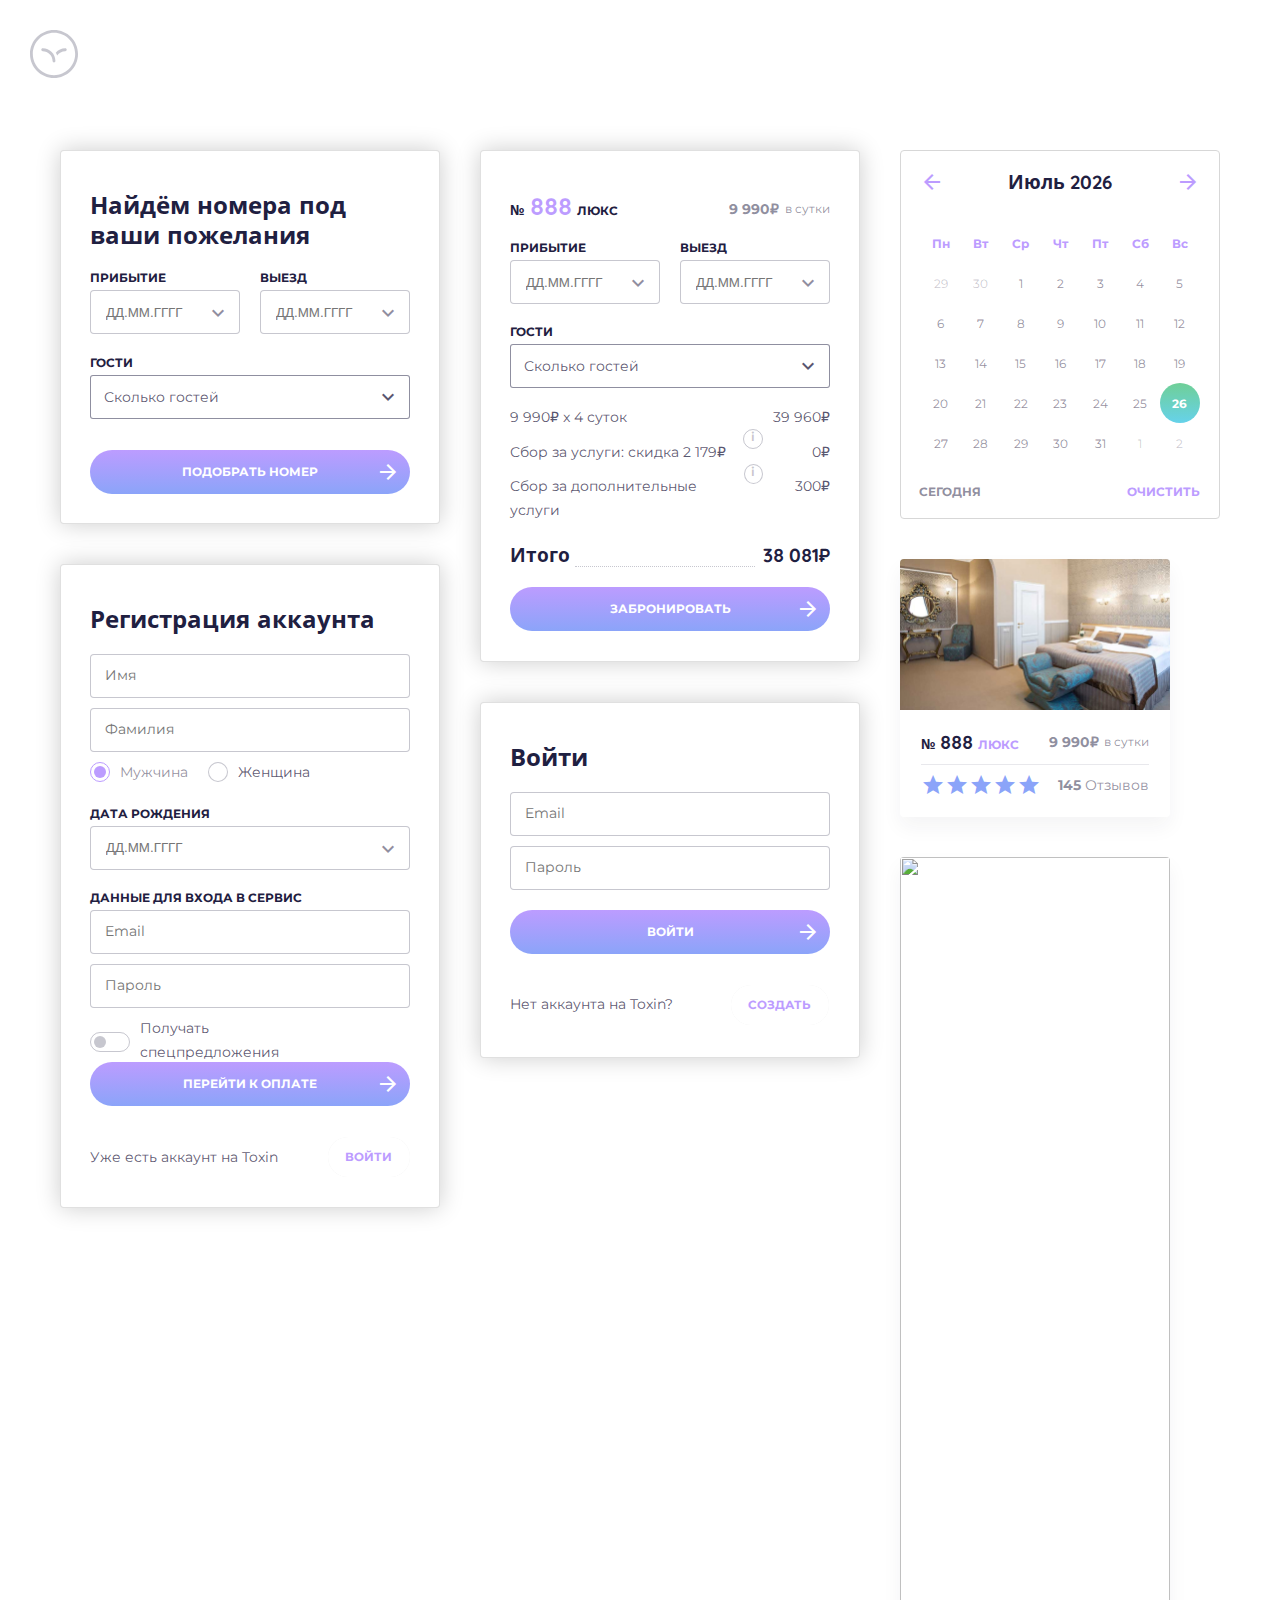
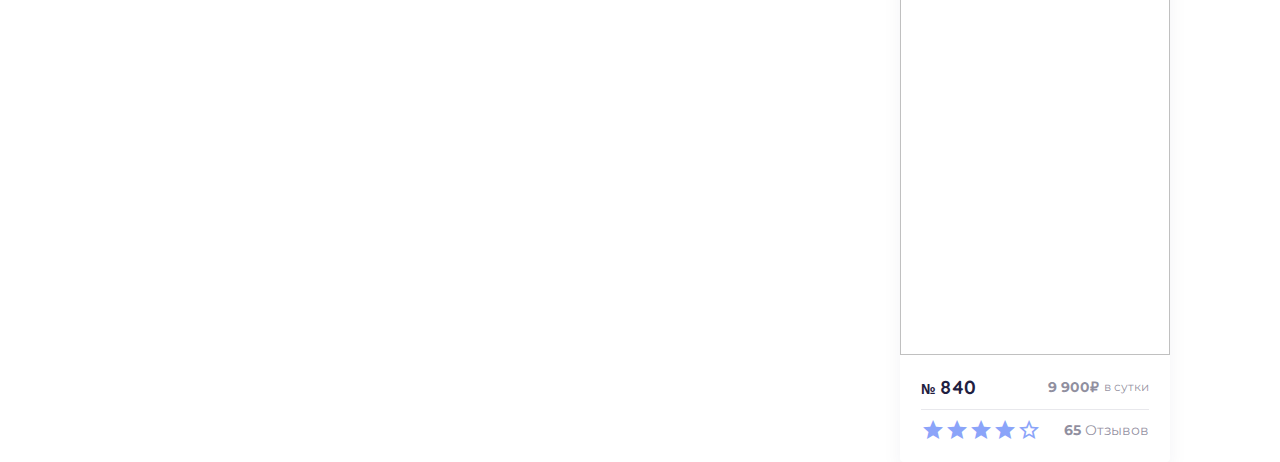
==== commit 7e1ad8f9: "Рефакторинг" ====
--- a/docs/cards.html
+++ b/docs/cards.html
@@ -9,7 +9,7 @@
 <script src="https://code.jquery.com/ui/1.12.1/jquery-ui.js"></script>
     <meta name="Keywords" content="верстка, Pug, SCSS, JavaScript">
     <meta name="description" content="Основы верстки на Pug, SCSS и JS">
-  <link href="./vendors.cca7394cf34c4434d2f4.css" rel="stylesheet"><link href="./main.cca7394cf34c4434d2f4.css" rel="stylesheet"></head>
+  <link href="./vendors.520b28701ac4025b39c3.css" rel="stylesheet"><link href="./main.520b28701ac4025b39c3.css" rel="stylesheet"></head>
   <title> Страница Cards
   </title>
   <body>   
@@ -30,7 +30,7 @@
                 <h3 class="search-rooms__label">Прибытие</h3>
                 <div class="search-rooms__date">
                   <div class="date">
-                    <input class="date__input datepicker-here" type="text" data-inline="false" data-range="true" data-position="bottom left" data-keyboard-nav="true" data-multiple-dates-separator=" - " data-placeholder="ДД.ММ.ГГГГ" data-clear-button="true" data-today-button="true">
+                    <input class="date__input datepicker-here" type="text" placeholder="ДД.ММ.ГГГГ" data-inline="false" data-range="true" data-position="bottom left" data-keyboard-nav="true" data-multiple-dates-separator=" - " data-clear-button="true" data-today-button="true" data-prev-html="&lt;i class='material-icons'&gt;arrow_back&lt;/i&gt;" data-next-html="&lt;i class='material-icons'&gt;arrow_forward&lt;/i&gt;" data-nav-titles="{&quot;days&quot;:&quot;MM &lt;i&gt;yyyy&lt;/i&gt;&quot;}">
                     <div class="date__icon"><i class="material-icons">expand_more</i></div>
                   </div>
                 </div>
@@ -39,7 +39,7 @@
                 <h3 class="search-rooms__label">Выезд</h3>
                 <div class="search-rooms__date">
                   <div class="date">
-                    <input class="date__input datepicker-here" type="text" data-inline="false" data-range="true" data-position="bottom left" data-keyboard-nav="true" data-multiple-dates-separator=" - " data-placeholder="ДД.ММ.ГГГГ" data-clear-button="true" data-today-button="true">
+                    <input class="date__input datepicker-here" type="text" placeholder="ДД.ММ.ГГГГ" data-inline="false" data-range="true" data-position="bottom left" data-keyboard-nav="true" data-multiple-dates-separator=" - " data-clear-button="true" data-today-button="true" data-prev-html="&lt;i class='material-icons'&gt;arrow_back&lt;/i&gt;" data-next-html="&lt;i class='material-icons'&gt;arrow_forward&lt;/i&gt;" data-nav-titles="{&quot;days&quot;:&quot;MM &lt;i&gt;yyyy&lt;/i&gt;&quot;}">
                     <div class="date__icon"><i class="material-icons">expand_more</i></div>
                   </div>
                 </div>
@@ -47,7 +47,7 @@
             </div>
             <h3 class="search-rooms__label">Гости</h3>
             <div class="search-rooms__guests">
-              <div class="dropdown dropdown-visitor">
+              <div class="dropdown dropdown-visitor" id="visitor">
                 <div class="dropdown__header-wrapper js-dropdown__header-wrapper">
                   <div class="dropdown__header">Сколько гостей</div>
                   <div class="dropdown__icon"><i class="material-icons">expand_more</i></div>
@@ -77,21 +77,23 @@
                       <button class="input-number__button js-input-number__button plus" type="button">+</button>
                     </div>
                   </li>
-                  <li class="dropdown__li">
-                    <button class="button button_style-wb button_color-alt button_size-bg dropdown__clear js-dropdown__clear dropdown__clear_hidden">
-                      <div class="button__text">Очистить</div>
-                      <div class="button__icon"><i class="material-icons"></i></div>
-                    </button>
-                    <button class="button button_style-wb button_color-st button_size-bg dropdown__submit js-dropdown__submit">
-                      <div class="button__text">Применить</div>
-                      <div class="button__icon"><i class="material-icons"></i></div>
-                    </button>
+                  <li class="dropdown__li dropdown__li_buttons">
+                    <div class="dropdown__clear js-dropdown__clear dropdown__clear_hidden">
+                      <button class="button button_style-wb button_style-wb-inactive">
+                        <div class="button__text">Очистить</div>
+                      </button>
+                    </div>
+                    <div class="dropdown__submit js-dropdown__submit">
+                      <button class="button button_style-wb ">
+                        <div class="button__text">Применить</div>
+                      </button>
+                    </div>
                   </li>
                 </ul>
               </div>
             </div>
             <div class="search-rooms__button">
-              <button class="button button_style-ic button_color-st button_size-bg">
+              <button class="button button_style-ic  button_height-md">
                 <div class="button__text">Подобрать номер</div>
                 <div class="button__icon"><i class="material-icons">arrow_forward</i></div>
               </button>
@@ -117,7 +119,7 @@
             </div>
             <div class="text text__h3">Дата рождения</div>
             <div class="date">
-              <input class="date__input datepicker-here" type="text" data-inline="false" data-range="true" data-position="bottom left" data-keyboard-nav="true" data-multiple-dates-separator=" - " data-placeholder="ДД.ММ.ГГГГ" data-clear-button="true" data-today-button="true">
+              <input class="date__input datepicker-here" type="text" placeholder="ДД.ММ.ГГГГ" data-inline="false" data-range="true" data-position="bottom left" data-keyboard-nav="true" data-multiple-dates-separator=" - " data-clear-button="true" data-today-button="true" data-prev-html="&lt;i class='material-icons'&gt;arrow_back&lt;/i&gt;" data-next-html="&lt;i class='material-icons'&gt;arrow_forward&lt;/i&gt;" data-nav-titles="{&quot;days&quot;:&quot;MM &lt;i&gt;yyyy&lt;/i&gt;&quot;}">
               <div class="date__icon"><i class="material-icons">expand_more</i></div>
             </div>
             <div class="text text__h3">Данные для входа в сервис</div>
@@ -130,17 +132,17 @@
               <div class="input_arrow-off"><i class="material-icons">arrow_forward</i></div>
             </div>
             <label class="toggle">
-              <input type="checkbox" checked><span class="toggle__text">Получать спецпредложения</span>
+              <input type="checkbox"><span class="toggle__text">Получать спецпредложения</span>
             </label>
-            <button class="button button_style-ic button_color-st button_size-bg">
+            <button class="button button_style-ic  button_height-md">
               <div class="button__text">Перейти к оплате</div>
               <div class="button__icon"><i class="material-icons">arrow_forward</i></div>
             </button>
             <div class="signin__footer">
               <div class="text text__body">Уже есть аккаунт на Toxin</div>
-              <button class="button button_style-lt button_color-st button_size-bg">
+              <button class="button button_style-lt">
+                <div class="button__pseudo-parent_style-lt "></div>
                 <div class="button__text">Войти</div>
-                <div class="button__icon"><i class="material-icons"></i></div>
               </button>
             </div>
           </form>
@@ -154,7 +156,7 @@
                 <h3>Люкс</h3>
               </div>
               <div class="room-calc__rate">
-                <div class="room-calc__rate-value">9990₽</div>
+                <div class="room-calc__rate-value">9 990₽                    </div>
                 <p>в сутки</p>
               </div>
             </div>
@@ -162,21 +164,21 @@
               <div class="room-calc__arrival-date">
                 <h3 class="room-calc__field-label">Прибытие</h3>
                 <div class="date">
-                  <input class="date__input datepicker-here" type="text" data-inline="false" data-range="true" data-position="bottom left" data-keyboard-nav="true" data-multiple-dates-separator=" - " data-placeholder="ДД.ММ.ГГГГ" data-clear-button="true" data-today-button="true">
+                  <input class="date__input datepicker-here" type="text" placeholder="ДД.ММ.ГГГГ" data-inline="false" data-range="true" data-position="bottom left" data-keyboard-nav="true" data-multiple-dates-separator=" - " data-clear-button="true" data-today-button="true" data-prev-html="&lt;i class='material-icons'&gt;arrow_back&lt;/i&gt;" data-next-html="&lt;i class='material-icons'&gt;arrow_forward&lt;/i&gt;" data-nav-titles="{&quot;days&quot;:&quot;MM &lt;i&gt;yyyy&lt;/i&gt;&quot;}">
                   <div class="date__icon"><i class="material-icons">expand_more</i></div>
                 </div>
               </div>
               <div class="room-calc__departure-date">
                 <h3 class="room-calc__field-label">Выезд</h3>
                 <div class="date">
-                  <input class="date__input datepicker-here" type="text" data-inline="false" data-range="true" data-position="bottom left" data-keyboard-nav="true" data-multiple-dates-separator=" - " data-placeholder="ДД.ММ.ГГГГ" data-clear-button="true" data-today-button="true">
+                  <input class="date__input datepicker-here" type="text" placeholder="ДД.ММ.ГГГГ" data-inline="false" data-range="true" data-position="bottom left" data-keyboard-nav="true" data-multiple-dates-separator=" - " data-clear-button="true" data-today-button="true" data-prev-html="&lt;i class='material-icons'&gt;arrow_back&lt;/i&gt;" data-next-html="&lt;i class='material-icons'&gt;arrow_forward&lt;/i&gt;" data-nav-titles="{&quot;days&quot;:&quot;MM &lt;i&gt;yyyy&lt;/i&gt;&quot;}">
                   <div class="date__icon"><i class="material-icons">expand_more</i></div>
                 </div>
               </div>
             </div>
             <h3 class="room-calc__field-label">Гости</h3>
             <div class="room-calc__dropdown">
-              <div class="dropdown dropdown-visitor">
+              <div class="dropdown dropdown-visitor" id="visitor">
                 <div class="dropdown__header-wrapper js-dropdown__header-wrapper">
                   <div class="dropdown__header">Сколько гостей</div>
                   <div class="dropdown__icon"><i class="material-icons">expand_more</i></div>
@@ -206,15 +208,17 @@
                       <button class="input-number__button js-input-number__button plus" type="button">+</button>
                     </div>
                   </li>
-                  <li class="dropdown__li">
-                    <button class="button button_style-wb button_color-alt button_size-bg dropdown__clear js-dropdown__clear dropdown__clear_hidden">
-                      <div class="button__text">Очистить</div>
-                      <div class="button__icon"><i class="material-icons"></i></div>
-                    </button>
-                    <button class="button button_style-wb button_color-st button_size-bg dropdown__submit js-dropdown__submit">
-                      <div class="button__text">Применить</div>
-                      <div class="button__icon"><i class="material-icons"></i></div>
-                    </button>
+                  <li class="dropdown__li dropdown__li_buttons">
+                    <div class="dropdown__clear js-dropdown__clear dropdown__clear_hidden">
+                      <button class="button button_style-wb button_style-wb-inactive">
+                        <div class="button__text">Очистить</div>
+                      </button>
+                    </div>
+                    <div class="dropdown__submit js-dropdown__submit">
+                      <button class="button button_style-wb ">
+                        <div class="button__text">Применить</div>
+                      </button>
+                    </div>
                   </li>
                 </ul>
               </div>
@@ -222,16 +226,16 @@
             <table class="room-calc__result">
               <tr class="room-calc__row room-calc__gross">
                 <td class="room-calc__cell"> 
-                  <div class="room-calc__gross-label">9990₽ x 4 суток</div>
+                  <div class="room-calc__gross-label">9 990₽ x 4 суток</div>
                 </td>
                 <td class="room-calc__cell"> 
-                  <div class="room-calc__gross-value">39960₽</div>
+                  <div class="room-calc__gross-value">39 960₽</div>
                 </td>
               </tr>
               <tr class="room-calc__row room-calc__toll">
                 <td class="room-calc__cell">
                   <div class="room-calc__cell-wrapper">
-                    <div class="room-calc__toll-label">Сбор за услуги: скидка 2179₽</div>
+                    <div class="room-calc__toll-label">Сбор за услуги: скидка 2 179₽</div>
                     <div class="room-calc__tooltip">i</div>
                   </div>
                 </td>
@@ -257,12 +261,12 @@
                   </div>
                 </td>
                 <td class="room-calc__cell room-calc__cell_total">
-                  <div class="room-calc__total-value">38081₽</div>
+                  <div class="room-calc__total-value">38 081₽</div>
                 </td>
               </tr>
             </table>
             <div class="room-calc__button-wrapper">
-              <button class="button button_style-ic button_color-st button_size-bg">
+              <button class="button button_style-ic  button_height-md">
                 <div class="button__text">Забронировать</div>
                 <div class="button__icon"><i class="material-icons">arrow_forward</i></div>
               </button>
@@ -283,7 +287,7 @@
               </div>
             </div>
             <div class="signin__button-enter">
-              <button class="button button_style-ic button_color-st button_size-bg">
+              <button class="button button_style-ic  button_height-md">
                 <div class="button__text">Войти</div>
                 <div class="button__icon"><i class="material-icons">arrow_forward</i></div>
               </button>
@@ -293,15 +297,18 @@
                 <div class="text text__body">Нет аккаунта на Toxin?</div>
               </div>
               <div class="signin__button-create">
-                <button class="button button_style-lt button_color-st button_size-bg">
+                <button class="button button_style-lt">
+                  <div class="button__pseudo-parent_style-lt "></div>
                   <div class="button__text">Создать</div>
-                  <div class="button__icon"><i class="material-icons"></i></div>
                 </button>
               </div>
             </div>
           </form>
         </div>
         <div class="cards__columns">
+          <div class="date">
+            <div class="datepicker-here" data-range="true" data-position="bottom left" data-keyboard-nav="true" data-multiple-dates-separator=" - " data-clear-button="true" data-today-button="true" data-prev-html="&lt;i class='material-icons'&gt;arrow_back&lt;/i&gt;" data-next-html="&lt;i class='material-icons'&gt;arrow_forward&lt;/i&gt;" data-nav-titles="{&quot;days&quot;:&quot;MM &lt;i&gt;yyyy&lt;/i&gt;&quot;}"></div>
+          </div>
           <div class="room-card">    <img class="room-card__img" src="./assets/img/888-1.jpg">
             <div class="room-card__description">
               <div class="room-card__number-card">
@@ -311,7 +318,7 @@
                   <div class="room-card__type">Люкс</div>
                 </div>
                 <div class="room-card__price">
-                  <div class="room-card__price-value">9990₽</div>
+                  <div class="room-card__price-value">9 990₽</div>
                   <div class="room-card__price-period">в сутки        </div>
                 </div>
               </div>
@@ -320,7 +327,7 @@
                 <div class="room-card__rate">
                   <fieldset class="rating">
                     <legend class="rating__caption"></legend>
-                    <div class="rating__grop">
+                    <div class="rating__group">
                       <label class="rating__label">
                         <input class="rating__checkbox" type="radio" name="health" value="0"><i class="material-icons rating__star rating__star1">star</i>
                       </label>
@@ -354,7 +361,7 @@
                   <div class="room-card__number-number">840                      </div>
                 </div>
                 <div class="room-card__price">
-                  <div class="room-card__price-value">9900₽</div>
+                  <div class="room-card__price-value">9 900₽</div>
                   <div class="room-card__price-period">в сутки        </div>
                 </div>
               </div>
@@ -363,7 +370,7 @@
                 <div class="room-card__rate">
                   <fieldset class="rating">
                     <legend class="rating__caption"></legend>
-                    <div class="rating__grop">
+                    <div class="rating__group">
                       <label class="rating__label">
                         <input class="rating__checkbox" type="radio" name="health" value="0"><i class="material-icons rating__star rating__star1">star</i>
                       </label>
@@ -392,5 +399,5 @@
         </div>
       </div>
     </div>
-  <script type="text/javascript" src="./vendors-cca7394cf34c4434d2f4.js"></script><script type="text/javascript" src="./main-cca7394cf34c4434d2f4.js"></script></body>
+  <script type="text/javascript" src="./vendors-520b28701ac4025b39c3.js"></script><script type="text/javascript" src="./main-520b28701ac4025b39c3.js"></script></body>
 </html>--- a/docs/vendors.520b28701ac4025b39c3.css
+++ b/docs/vendors.520b28701ac4025b39c3.css
@@ -0,0 +1 @@
+.datepicker--cells{display:flex;flex-wrap:wrap}.datepicker--cell{border-radius:4px;box-sizing:border-box;cursor:pointer;display:flex;position:relative;align-items:center;justify-content:center;height:32px;z-index:1}.datepicker--cell.-focus-{background:#f0f0f0}.datepicker--cell.-current-{color:#4eb5e6}.datepicker--cell.-current-.-focus-{color:#4a4a4a}.datepicker--cell.-current-.-in-range-{color:#4eb5e6}.datepicker--cell.-in-range-{background:rgba(92,196,239,.1);color:#4a4a4a;border-radius:0}.datepicker--cell.-in-range-.-focus-{background-color:rgba(92,196,239,.2)}.datepicker--cell.-disabled-{cursor:default;color:#aeaeae}.datepicker--cell.-disabled-.-focus-{color:#aeaeae}.datepicker--cell.-disabled-.-in-range-{color:#a1a1a1}.datepicker--cell.-disabled-.-current-.-focus-{color:#aeaeae}.datepicker--cell.-range-from-{border:1px solid rgba(92,196,239,.5);background-color:rgba(92,196,239,.1);border-radius:4px 0 0 4px}.datepicker--cell.-range-to-{border:1px solid rgba(92,196,239,.5);background-color:rgba(92,196,239,.1);border-radius:0 4px 4px 0}.datepicker--cell.-selected-,.datepicker--cell.-selected-.-current-{color:#fff;background:#5cc4ef}.datepicker--cell.-range-from-.-range-to-{border-radius:4px}.datepicker--cell.-selected-{border:none}.datepicker--cell.-selected-.-focus-{background:#45bced}.datepicker--cell:empty{cursor:default}.datepicker--days-names{display:flex;flex-wrap:wrap;margin:8px 0 3px}.datepicker--day-name{color:#ff9a19;display:flex;align-items:center;justify-content:center;flex:1;text-align:center;text-transform:uppercase;font-size:.8em}.-only-timepicker- .datepicker--content,.datepicker--body,.datepicker-inline .datepicker--pointer{display:none}.datepicker--cell-day{width:14.28571%}.datepicker--cells-months{height:170px}.datepicker--cell-month{width:33.33%;height:25%}.datepicker--cells-years,.datepicker--years{height:170px}.datepicker--cell-year{width:25%;height:33.33%}.datepickers-container{position:absolute;left:0;top:0}.datepicker{background:#fff;border:1px solid #dbdbdb;box-shadow:0 4px 12px rgba(0,0,0,.15);border-radius:4px;box-sizing:content-box;font-family:Tahoma,sans-serif;font-size:14px;color:#4a4a4a;width:250px;position:absolute;left:-100000px;opacity:0;transition:opacity .3s ease,transform .3s ease,left 0s .3s;z-index:100}.datepicker.-from-top-{transform:translateY(-8px)}.datepicker.-from-right-{transform:translateX(8px)}.datepicker.-from-bottom-{transform:translateY(8px)}.datepicker.-from-left-{transform:translateX(-8px)}.datepicker.active{opacity:1;transform:translate(0);transition:opacity .3s ease,transform .3s ease,left 0s 0s}.datepicker-inline .datepicker{border-color:#d7d7d7;box-shadow:none;position:static;left:auto;right:auto;opacity:1;transform:none}.datepicker--content{box-sizing:content-box;padding:4px}.datepicker--pointer{position:absolute;background:#fff;border-top:1px solid #dbdbdb;border-right:1px solid #dbdbdb;width:10px;height:10px;z-index:-1}.datepicker--nav-action:hover,.datepicker--nav-title:hover{background:#f0f0f0}.-top-center- .datepicker--pointer,.-top-left- .datepicker--pointer,.-top-right- .datepicker--pointer{top:calc(100% - 4px);transform:rotate(135deg)}.-right-bottom- .datepicker--pointer,.-right-center- .datepicker--pointer,.-right-top- .datepicker--pointer{right:calc(100% - 4px);transform:rotate(225deg)}.-bottom-center- .datepicker--pointer,.-bottom-left- .datepicker--pointer,.-bottom-right- .datepicker--pointer{bottom:calc(100% - 4px);transform:rotate(315deg)}.-left-bottom- .datepicker--pointer,.-left-center- .datepicker--pointer,.-left-top- .datepicker--pointer{left:calc(100% - 4px);transform:rotate(45deg)}.-bottom-left- .datepicker--pointer,.-top-left- .datepicker--pointer{left:10px}.-bottom-right- .datepicker--pointer,.-top-right- .datepicker--pointer{right:10px}.-bottom-center- .datepicker--pointer,.-top-center- .datepicker--pointer{left:calc(50% - 5px)}.-left-top- .datepicker--pointer,.-right-top- .datepicker--pointer{top:10px}.-left-bottom- .datepicker--pointer,.-right-bottom- .datepicker--pointer{bottom:10px}.-left-center- .datepicker--pointer,.-right-center- .datepicker--pointer{top:calc(50% - 5px)}.datepicker--body.active{display:block}.datepicker--nav{display:flex;justify-content:space-between;border-bottom:1px solid #efefef;min-height:32px;padding:4px}.-only-timepicker- .datepicker--nav{display:none}.datepicker--nav-action,.datepicker--nav-title{display:flex;cursor:pointer;align-items:center;justify-content:center}.datepicker--nav-action{width:32px;border-radius:4px;-webkit-user-select:none;-moz-user-select:none;-ms-user-select:none;user-select:none}.datepicker--nav-action.-disabled-{visibility:hidden}.datepicker--nav-action svg{width:32px;height:32px}.datepicker--nav-action path{fill:none;stroke:#9c9c9c;stroke-width:2px}.datepicker--nav-title{border-radius:4px;padding:0 8px}.datepicker--buttons,.datepicker--time{border-top:1px solid #efefef;padding:4px}.datepicker--nav-title i{font-style:normal;color:#9c9c9c;margin-left:5px}.datepicker--nav-title.-disabled-{cursor:default;background:0 0}.datepicker--buttons{display:flex}.datepicker--button{color:#4eb5e6;cursor:pointer;border-radius:4px;flex:1;display:inline-flex;justify-content:center;align-items:center;height:32px}.datepicker--button:hover{color:#4a4a4a;background:#f0f0f0}.datepicker--time{display:flex;align-items:center;position:relative}.datepicker--time.-am-pm- .datepicker--time-sliders{flex:0 1 138px;max-width:138px}.-only-timepicker- .datepicker--time{border-top:none}.datepicker--time-sliders{flex:0 1 153px;margin-right:10px;max-width:153px}.datepicker--time-label{display:none;font-size:12px}.datepicker--time-current{display:flex;align-items:center;flex:1;font-size:14px;text-align:center;margin:0 0 0 10px}.datepicker--time-current-colon{margin:0 2px 3px;line-height:1}.datepicker--time-current-hours,.datepicker--time-current-minutes{line-height:1;font-size:19px;font-family:Century Gothic,CenturyGothic,AppleGothic,sans-serif;position:relative;z-index:1}.datepicker--time-current-hours:after,.datepicker--time-current-minutes:after{content:"";background:#f0f0f0;border-radius:4px;position:absolute;left:-2px;top:-3px;right:-2px;bottom:-2px;z-index:-1;opacity:0}.datepicker--time-current-hours.-focus-:after,.datepicker--time-current-minutes.-focus-:after{opacity:1}.datepicker--time-current-ampm{text-transform:uppercase;align-self:flex-end;color:#9c9c9c;margin-left:6px;font-size:11px;margin-bottom:1px}.datepicker--time-row{display:flex;align-items:center;font-size:11px;height:17px;background:linear-gradient(90deg,#dedede,#dedede) left 50%/100% 1px no-repeat}.datepicker--time-row:first-child{margin-bottom:4px}.datepicker--time-row input[type=range]{background:0 0;cursor:pointer;flex:1;height:100%;padding:0;margin:0;-webkit-appearance:none}.datepicker--time-row input[type=range]::-ms-tooltip{display:none}.datepicker--time-row input[type=range]:hover::-webkit-slider-thumb{border-color:#b8b8b8}.datepicker--time-row input[type=range]:hover::-moz-range-thumb{border-color:#b8b8b8}.datepicker--time-row input[type=range]:hover::-ms-thumb{border-color:#b8b8b8}.datepicker--time-row input[type=range]:focus{outline:0}.datepicker--time-row input[type=range]:focus::-webkit-slider-thumb{background:#5cc4ef;border-color:#5cc4ef}.datepicker--time-row input[type=range]:focus::-moz-range-thumb{background:#5cc4ef;border-color:#5cc4ef}.datepicker--time-row input[type=range]:focus::-ms-thumb{background:#5cc4ef;border-color:#5cc4ef}.datepicker--time-row input[type=range]::-webkit-slider-thumb{-webkit-appearance:none;box-sizing:border-box;height:12px;width:12px;border-radius:3px;border:1px solid #dedede;background:#fff;cursor:pointer;-webkit-transition:background .2s;transition:background .2s;margin-top:-6px}.datepicker--time-row input[type=range]::-moz-range-thumb{box-sizing:border-box;height:12px;width:12px;border-radius:3px;border:1px solid #dedede;background:#fff;cursor:pointer;-moz-transition:background .2s;transition:background .2s}.datepicker--time-row input[type=range]::-ms-thumb{box-sizing:border-box;height:12px;width:12px;border-radius:3px;border:1px solid #dedede;background:#fff;cursor:pointer;-ms-transition:background .2s;transition:background .2s}.datepicker--time-row input[type=range]::-webkit-slider-runnable-track{border:none;height:1px;cursor:pointer;color:transparent;background:0 0}.datepicker--time-row input[type=range]::-moz-range-track{border:none;height:1px;cursor:pointer;color:transparent;background:0 0}.datepicker--time-row input[type=range]::-ms-track{border:none;height:1px;cursor:pointer;color:transparent;background:0 0}.datepicker--time-row input[type=range]::-ms-fill-lower,.datepicker--time-row input[type=range]::-ms-fill-upper{background:0 0}.datepicker--time-row span{padding:0 12px}.datepicker--time-icon{color:#9c9c9c;border:1px solid;border-radius:50%;font-size:16px;position:relative;margin:0 5px -1px 0;width:1em;height:1em}.datepicker--time-icon:after,.datepicker--time-icon:before{content:"";background:currentColor;position:absolute}.datepicker--time-icon:after{height:.4em;width:1px;left:calc(50% - 1px);top:calc(50% + 1px);transform:translateY(-100%)}.datepicker--time-icon:before{width:.4em;height:1px;top:calc(50% + 1px);left:calc(50% - 1px)}.datepicker--cell-day.-other-month-,.datepicker--cell-year.-other-decade-{color:#dedede}.datepicker--cell-day.-other-month-:hover,.datepicker--cell-year.-other-decade-:hover{color:#c5c5c5}.-disabled-.-focus-.datepicker--cell-day.-other-month-,.-disabled-.-focus-.datepicker--cell-year.-other-decade-{color:#dedede}.-selected-.datepicker--cell-day.-other-month-,.-selected-.datepicker--cell-year.-other-decade-{color:#fff;background:#a2ddf6}.-selected-.-focus-.datepicker--cell-day.-other-month-,.-selected-.-focus-.datepicker--cell-year.-other-decade-{background:#8ad5f4}.-in-range-.datepicker--cell-day.-other-month-,.-in-range-.datepicker--cell-year.-other-decade-{background-color:rgba(92,196,239,.1);color:#ccc}.-in-range-.-focus-.datepicker--cell-day.-other-month-,.-in-range-.-focus-.datepicker--cell-year.-other-decade-{background-color:rgba(92,196,239,.2)}.datepicker--cell-day.-other-month-:empty,.datepicker--cell-year.-other-decade-:empty{background:0 0;border:none}@media print{.datepickers-container{display:none}}
--- a/docs/main.520b28701ac4025b39c3.css
+++ b/docs/main.520b28701ac4025b39c3.css
@@ -0,0 +1,42 @@
+@import url(https://fonts.googleapis.com/css?family=Montserrat:100,100i,200,200i,300,400&display=swap);
+.container{margin:2rem 0}.container__header{display:flex;justify-content:space-between;margin-bottom:.5rem;font-family:Montserrat;font-style:normal;font-weight:700;font-size:12px;line-height:15px;text-transform:uppercase;color:#1f2041}.container__status{font-weight:400}.ui-kit__logo{margin-top:3rem;margin-left:3rem}.ui-kit__blok-row{display:flex;justify-content:space-between;flex-wrap:wrap}.ui-kit__blok-row_flex-start{justify-content:flex-start}.ui-kit__content{max-width:1198px;margin:2.5rem auto 0;padding:0 2rem}.ui-kit__content>:first-child>:first-child{flex:1 1 0;padding:2rem;max-width:32rem}.ui-kit__content>:first-child>:first-child>:first-child .container__status,.ui-kit__content>:first-child>:first-child>:nth-child(4) .container__status{margin-top:-.3rem}.ui-kit__content>:first-child>:first-child>:nth-child(4){margin-top:2.3rem}.ui-kit__content>:first-child>:nth-child(2){flex:1 1 0;max-width:26.6rem;padding:2rem}.ui-kit__content>:first-child>:nth-child(2)>*{margin-bottom:4rem}.ui-kit__content>:first-child>:nth-child(2)>:nth-child(2){margin-bottom:3.9rem}.ui-kit__content>:first-child>:nth-child(2)>:nth-child(2)>:first-child{margin-bottom:1.3rem}.ui-kit__content>:first-child>:nth-child(2)>:nth-child(3){margin-bottom:4.3rem}.ui-kit__content>:first-child>:nth-child(2) .ui-kit__toggle{margin-top:1.3rem}.ui-kit__content>:first-child>:nth-child(2) .ui-kit__toggle>:first-child{margin-bottom:1rem}.ui-kit__content>:first-child>:nth-child(2)>:nth-child(4)>:nth-child(2){margin-top:1.6rem}.ui-kit__content>:first-child>:nth-child(2) .ui-kit__like{display:flex;margin-top:1.7rem}.ui-kit__content>:first-child>:nth-child(2) .ui-kit__like>:first-child{margin-right:1rem}.ui-kit__content>:first-child>:nth-child(2) .ui-kit__rate-button{display:flex;margin-top:1.6rem}.ui-kit__content>:first-child>:nth-child(2) .ui-kit__rate-button>:first-child{margin-right:2rem}.ui-kit__content>:first-child>:nth-child(3){flex:1 1 0;padding:2rem;max-width:32rem}.ui-kit__content>:nth-child(2){margin-top:4rem}.ui-kit__content>:nth-child(2)>:first-child{flex:1 1 0;padding-left:2rem;padding-right:2rem;max-width:26.5rem;min-height:29rem;margin-right:10.8rem}.ui-kit__content>:nth-child(2)>:first-child>:first-child .dropdown__ul{z-index:2}.ui-kit__content>:nth-child(2)>:nth-child(2){flex:1 1 0;max-width:32rem;min-height:23rem;padding:0 2rem}.ui-kit__content>:nth-child(2)>:nth-child(3){flex:1 1 0;padding-right:2rem;padding-left:2rem;max-width:32rem;min-height:23rem}.ui-kit__content>:nth-child(3){margin-top:2.7rem}.ui-kit__content>:nth-child(3)>:first-child{flex:1 1 0;padding:2rem;margin-right:8rem}.ui-kit__content>:nth-child(3)>:first-child>:first-child{margin-bottom:4.3rem;max-width:25.6rem}.ui-kit__content>:nth-child(3)>:first-child>:nth-child(2){margin-left:-.1rem;max-width:25.6rem}.ui-kit__content>:nth-child(3)>:first-child>:nth-child(2) .listbox__header{margin-bottom:1.4rem}.ui-kit__content>:nth-child(3)>:first-child>:nth-child(2) .listbox__ul>:nth-child(n+3){margin-bottom:1rem}.ui-kit__content>:nth-child(3)>:nth-child(2){flex:1 1 0;padding:2rem;margin-right:2rem}.ui-kit__content>:nth-child(3)>:nth-child(2)>:first-child{padding-top:.3rem;max-width:26rem}.ui-kit__content>:nth-child(3)>:nth-child(2)>:first-child .js-listbox__drop>:first-child{padding-right:3rem}.ui-kit__content>:nth-child(3)>:nth-child(3){flex:1 1 0;padding:2rem}.ui-kit__content>:nth-child(3)>:nth-child(3)>:first-child{max-width:26rem;padding-left:.7rem}.ui-kit__content>:nth-child(3)>:nth-child(3)>:first-child>:first-child>:first-child{margin-top:.3rem;margin-bottom:1.3rem;margin-left:-.1rem}.ui-kit__content>:nth-child(4){margin-top:5.1rem}.ui-kit__content>:nth-child(4)>:first-child{flex:1 1 0;max-width:27rem;padding:2rem;margin-left:-.1rem}.ui-kit__slider{margin-top:2rem;max-width:26.6rem}.ui-kit__buttons{margin-top:4.4rem;margin-bottom:4rem}.ui-kit__buttons>.container>:nth-child(2){margin-top:1.6rem;margin-bottom:3.2rem;margin-left:.1rem}.ui-kit__buttons>.container>:nth-child(2)>:first-child{margin-right:1.9rem}.ui-kit__buttons>.container>:nth-child(3){margin-left:.2rem}.ui-kit__buttons>.container>:nth-child(3)>:first-child{margin-right:2.4rem}.ui-kit__buttons>.container>:nth-child(4){margin-top:3.3rem;margin-bottom:3rem;margin-left:.1rem}.ui-kit__buttons>.container>:nth-child(4)>:nth-child(2){margin-left:2.1rem}.ui-kit__pagination .container-label{margin-left:.1rem}.ui-kit__pagination .pagination{margin-top:1.7rem}.ui-kit__date-dropdown{display:flex}.ui-kit__date-dropdown>:first-child{margin-right:2rem}.ui-kit__blok-column_narrow{max-width:26.6rem}.ui-kit__blok-column_narrow>:first-child{margin-bottom:4.2rem}.ui-kit__reviews-wrapper{flex:1 1 0;padding:2rem;max-width:71.2rem;margin-top:1rem}
+.landing__main{background:url(./assets/img/image-3.jpg) no-repeat;background-size:cover;margin-top:-7rem}.landing__search-rooms{position:absolute;top:14rem;left:0}.landing__slogan-wrapper{display:flex;justify-content:flex-end}.landing__slogan{text-align:right;padding-top:83.1rem;padding-bottom:2.1rem;max-width:30rem}
+.signup-pg{background:url("./assets/img/image 4.png") no-repeat;background-size:100%}.signup-pg__frame{position:relative;height:68.5rem}.signup-pg__signup{position:absolute;left:50.2%;transform:translate(-50%);top:1.9rem}
+.signin-pg{background:url("./assets/img/image 4.png") no-repeat;background-size:100%}.signin-pg__frame{position:relative;height:70.1rem}.signin-pg__signin{position:absolute;left:50%;transform:translate(-50%);top:17.2rem}
+.headers-footers__logo{position:absolute;top:3rem;left:3rem}.headers-footers__header-no-sign{margin-top:14.2rem;margin-bottom:4.5rem}.headers-footers__header-sign{margin-bottom:4.3rem}.headers-footers>:last-child{margin-top:3.7rem;margin-bottom:10rem}
+.color-types{width:100%;display:grid;grid-template-columns:39.6% 45.4%;position:relative;padding-top:13.5rem}.color-types>:nth-child(3){padding-top:1rem}.color-types__logo{position:absolute;top:3rem;left:3rem}@media screen and (max-width:900px){.color-types{display:flex;flex-direction:column;align-items:center}.color-types>:nth-child(3){padding-top:4rem;padding-bottom:4rem}}
+.search-room{background:#fff}.search-room__content{display:flex;justify-content:flex-start;width:83.5%;margin-top:1rem;margin-left:auto;margin-right:auto}.search-room__sidebar{flex-basis:23.8%;margin:1rem 4.5rem 1rem 1rem}.search-room__sidebar>*{margin:1rem 1rem 2rem}.search-room__sidebar>:nth-child(2){margin-bottom:3rem}.search-room__sidebar>:nth-child(3){margin-bottom:2.8rem}.search-room__sidebar>:nth-child(4){margin-bottom:3.1rem}.search-room__sidebar>:nth-child(5){width:90%;margin-bottom:2.9rem}.search-room__sidebar>:nth-child(5) .listbox__ul>:first-child{width:90%}.search-room__sidebar>:nth-child(5)>:first-child{margin-bottom:1.6rem}.search-room__sidebar>:nth-child(6){margin-bottom:3rem}.search-room__frame{flex-basis:70.4%}.search-room__block{font-family:Montserrat;font-style:normal;font-weight:400;font-size:12px;line-height:15px;color:#1f2041}.search-room__block-title{text-transform:uppercase;font-weight:700;margin-bottom:.5rem}.search-room__title{margin:2rem .5rem 1.5rem}.search-room__cards{display:flex;flex-wrap:wrap;justify-content:flex-start}.search-room__cards>*{margin:.5rem .6rem 1.45rem;flex:auto}.search-room__pagination{width:25.5rem;margin:2.6rem auto 6.8rem}@media (max-width:768px){.search-room__content{justify-content:center;flex-wrap:wrap}}
+.room__banner{display:flex;justify-content:center;max-width:1440px;margin-left:auto;margin-right:auto}.room__banner-img3{margin-top:-.1rem}.room__main{margin:7rem 0 6.2rem}.room__main,.room__wrapper-content{display:flex}.room__content{margin-right:3rem}.room__content-bottom,.room__content-top,.room__row{display:flex}.room__info{flex:1 1 auto}.room__info-title{margin-bottom:2rem;width:28rem}.room__info-content{width:28rem}.room__impress{flex:1 1 auto}.room__impress-title{margin-bottom:1.8rem;padding-left:.3rem}.room__reviews{margin-top:2.1rem;margin-bottom:3.3rem;margin-left:-.1rem}.room__reviews-header{display:flex;justify-content:space-between;margin-bottom:2rem}.room__reviews-content,.room__reviews-number{margin-right:4rem}.room__reviews-item{margin-bottom:2.3rem}.room__reviews-username{font-family:Montserrat;font-style:normal;font-weight:700;font-size:14px;line-height:24px;color:rgba(31,32,65,.75)}.room__reviews-message{margin-top:1rem}.room__reviews-avatar{width:48px;height:48px;border-radius:50%;overflow:hidden;margin-right:1rem}.room__reviews-avatar-img{margin-left:-2rem;margin-top:-1rem}.room__like{margin-left:.5rem;margin-top:1.2rem}.room__rules{flex:1 1 41.6%}.room__rules-title{margin-bottom:1.7rem;margin-left:2rem}.room__rules-list{max-width:26rem}.room__cancel{flex:1 1 auto}.room__cancel-title{margin-bottom:1.7rem}.room__cancel-content{max-width:34rem}.room__footer{border-top:1px solid rgba(31,32,65,.25)}@media (max-width:1439px){.room__banner-right{display:none}.room__main{margin-left:2rem;margin-right:2rem}}@media (max-width:1050px){.room__banner-img1{width:100%}.room__wrapper-content{flex-wrap:wrap}.room__content{margin:0 auto}.room__sidebar{margin:3rem auto 0}}@media (max-width:680px){.room__content-top{flex-direction:column;align-items:center}.room__impress{margin:4rem 0}.room__content-bottom{flex-direction:column;align-items:center}.room__rules{flex:1 1 auto;margin-bottom:2rem}.room__rules-list{max-width:none}}
+.cards__logo{margin-top:3rem;margin-left:3rem}.cards__contents{display:flex;justify-content:center;margin-top:7.2rem}.cards__contents>*{flex:1 1 0;max-width:42rem}.cards__contents>:last-child{max-width:32rem}.cards__columns>*{margin-bottom:4rem}
+.footer{background:#fff}.footer__top{border-bottom:1px solid #dedee3;padding:10.4rem 0 8.3rem}.footer__widgets{display:flex;justify-content:space-between}.footer__widgets>:first-child{margin-top:-.4rem}.footer__brand>:first-child{margin-bottom:1.7rem}.footer__brand,.footer__subscribe{max-width:26rem;flex:1 1 0}.footer__menu{display:flex;justify-content:space-around;flex:1 1 0}.footer__menu>*{flex:1 1 0}.footer__menu>:first-child{padding-left:4rem}.footer__subscribe>:first-child{margin-bottom:2.3rem}.footer__copyright-bar{display:flex;justify-content:space-between;padding:2.3rem 0;margin-right:.26rem;margin-left:-.1rem}.footer__copyright-wrapper,.footer__socials{display:flex;align-items:center}.footer__socials{text-align:center}.footer__socials>:first-child{margin-right:2.2rem}.footer__socials>:nth-child(2){margin-right:2.3rem}.footer_mobile{display:flex;flex-direction:column;align-items:center;background:#fff;max-width:76.8rem;margin-left:auto;margin-right:auto;padding:12.3rem 0 12rem}.footer_mobile>:first-child{margin-bottom:1.7rem;margin-right:1.2rem}.footer_mobile>:last-child{margin-top:2.2rem;margin-right:.2rem}.footer-mobile__copyright{text-align:center}.footer__socials_mobile>:not(:last-child){margin-right:2.1rem}.fa{font-family:fa-brands;font-style:normal;font-weight:400;font-size:24px;line-height:23px;background:linear-gradient(180deg,#bc9cff,#8ba4f9);-webkit-background-clip:text;-webkit-text-fill-color:transparent;color:#bd9eff}@media (max-width:1160px){.footer__widgets{flex-wrap:wrap}.footer__brand,.footer__menu,.footer__subscribe{flex:1 1 auto}.footer__brand{margin-left:3rem}.footer__wrapper-subscribe{margin-right:3rem}}@media (max-width:768px){.footer{display:flex;flex-direction:column;align-items:center;padding:12.4rem 0}.footer__legend,.footer__menu,.footer__wrapper-subscribe{display:none}.footer__top{border-bottom:none;padding:0}.footer__brand{display:flex;justify-content:center;max-width:none;margin-left:0}.footer__copyright-bar{flex-direction:column;align-items:center;padding:0}.footer__socials{margin-top:2.2rem}}
+.types-table{display:grid;grid-template-columns:4rem 31.1rem;grid-template-rows:10rem 8.8rem 5.2rem 5rem;grid-column-gap:3rem;grid-row-gap:1rem;justify-content:flex-end}.types-table>:nth-child(odd){text-align:right;font-family:Montserrat;font-style:normal;font-weight:400;color:rgba(31,32,65,.25);white-space:pre-wrap}.types-table>:first-child{font-size:24px;line-height:29px}.types-table>:nth-child(2){margin-right:-3rem}.types-table>:nth-child(3){font-size:19px;line-height:23px}.types-table>:nth-child(5){font-size:12px;line-height:15px;text-transform:uppercase}.types-table>:nth-child(7){font-size:14px;line-height:24px}@media screen and (max-width:450px){.types-table{display:block;padding-left:2rem;padding-right:2rem}.types-table>:nth-child(odd){text-align:center}.types-table>:nth-child(2n){text-align:center;margin-bottom:1rem}}
+.signup{display:flex;flex-direction:column;width:38rem;padding:3.9rem 2.9rem 2rem;background:#fff;border:1px solid rgba(0,0,0,.12);box-sizing:border-box;box-shadow:0 0 25px rgba(0,0,0,.2);border-radius:4px}.signup>:not(:nth-child(odd)){margin-bottom:1rem}.signup>:first-child{margin-bottom:2rem}.signup>:nth-child(3){margin-bottom:.78rem}.signup>:nth-child(5){margin-top:1.1rem;margin-bottom:.5rem}.signup>:nth-child(7){margin-top:1rem;margin-bottom:.5rem}.signup>:nth-child(9){margin-bottom:.8rem}.signup>:nth-child(11){margin-top:1.2rem;margin-bottom:1.1rem}
+.input{display:inline-block;position:relative;width:100%}.input__input{background:#fff;border:1px solid rgba(31,32,65,.25);box-sizing:border-box;border-radius:4px;padding:1.1rem 1.4rem 1.3rem;width:100%;font-family:Montserrat;font-style:normal;font-weight:400;font-size:1.4rem;line-height:1.8rem}.input__input:focus,.input__input:hover{border-color:rgba(31,32,65,.5)}.input_arrow-off{display:none}.input_arrow-on{position:absolute;top:50%;left:92%;transform:translate(-50%,-50%)}.input_arrow-on .material-icons{cursor:pointer;font-family:Material Icons;font-style:normal;font-weight:400;font-size:24px;line-height:24px;display:flex;align-items:center;text-align:center;background:linear-gradient(180deg,#bc9cff,#8ba4f9);-webkit-background-clip:text;-webkit-text-fill-color:transparent;color:#bc9cff}
+.button{border:none;outline:none;display:flex;align-items:center;cursor:pointer;border-radius:2.2rem;position:relative;font-family:Montserrat;font-style:normal;font-weight:700;font-size:1.2rem;line-height:1.5rem;text-transform:uppercase}.button_style-default{font-size:11.5px}.button_style-wb{background:none;color:#bc9cff}.button_style-wb-inactive{color:rgba(31,32,65,.5)}.button_style-lt{position:relative}.button_style-lt .button__pseudo-parent_style-lt{position:absolute;padding:2px;background:linear-gradient(180deg,#bc9cff,#8ba4f9);width:100%;height:100%;z-index:-1;border-radius:inherit;left:-2px}.button_style-lt .button__pseudo-parent_style-lt-inactive{opacity:.5}.button_style-lt>.button__text{background:#fff;color:#bc9cff;border-radius:inherit;box-sizing:border-box;padding:1.2rem 1.8rem 1.2rem 1.7rem;font-size:11.8px;line-height:16px}.button_style-default{color:#fff;background:linear-gradient(180deg,#bc9cff,#8ba4f9)}.button_style-default-inactive{opacity:.5}.button_style-ic{display:flex;align-items:center;justify-content:space-around;width:100%;background:linear-gradient(180deg,#bc9cff,#8ba4f9);color:#fff}.button_style-ic>.button__text{margin-bottom:.2rem;margin-left:.3rem}.button_style-ic .button__icon{position:absolute;top:50%;left:93.1%;transform:translate(-50%,-50%)}.button_style-ic .material-icons{font-family:Material Icons;font-style:normal;font-weight:400;font-size:24px;line-height:24px;color:#fff}.button_style-default:active,.button_style-ic:active,.button_style-lt:active{opacity:.5}.button_style-wb:active{color:rgba(31,32,65,.5)}.button_style:active:before{opacity:.2}.button_style-wb:hover{text-shadow:0 4px 4px rgba(0,0,0,.25)}.button_style-default:hover,.button_style-ic:hover,.button_style-lt:hover{box-shadow:0 4px 4px rgba(0,0,0,.25)}.button_height-s .button__text{padding:.6rem 1.8rem .7rem 1.7rem}.button_height-md{padding:.1rem 2.2rem 0 1.9rem;height:4.4rem}
+.input-number{display:flex;font-family:Montserrat;font-style:normal;font-weight:700;font-size:12px;line-height:15px;text-align:center;text-transform:uppercase}.input-number__button{border:none;outline:none;text-align:center;text-decoration:none;background:#fff;cursor:pointer;width:3rem;height:3rem;border:1px solid rgba(31,32,65,.25);box-sizing:border-box;border-radius:2rem}.input-number__button:hover{box-shadow:0 4px 4px rgba(0,0,0,.25)}.input-number__button_inactive{background:linear-gradient(180deg,#bc9cff,#8ba4f9 100%,.5);opacity:.5;cursor:default}.input-number__button_inactive:hover{box-shadow:none}.input-number__input{all:unset;-moz-appearance:textfield;-webkit-appearance:textfield;width:3.2rem;margin-bottom:.25rem}.input-number__input::-webkit-inner-spin-button{display:none}
+.dropdown{position:relative;min-width:26rem}.dropdown__header-wrapper{display:flex;justify-content:space-between;align-items:center;padding:.9rem;cursor:pointer;background:#fff;border:1px solid rgba(31,32,65,.5);box-sizing:border-box;border-radius:3px 3px 3px 3px}.dropdown__header{white-space:nowrap;overflow:hidden;text-overflow:ellipsis;padding-left:.4rem;padding-right:2rem;cursor:pointer;font-family:Montserrat;font-size:1.4rem;line-height:1.8rem}.dropdown__header,.dropdown__icon{font-style:normal;font-weight:400;color:rgba(31,32,65,.75)}.dropdown__icon{font-family:Material Icons;font-size:24px;line-height:24px;text-align:center}.dropdown__ul{display:none;list-style:none;position:absolute;width:100%;-webkit-padding-start:0;padding-inline-start:0;margin-top:0;border-radius:0 0 2px 2px;background:#fff;z-index:3;box-sizing:border-box;text-transform:uppercase;font-family:Montserrat;font-style:normal;font-weight:700;font-size:12px;line-height:15px;color:#1f2041;padding-bottom:.4rem;padding-top:.2rem}.dropdown__li{display:flex;justify-content:space-between;align-items:center}.dropdown__li_submit{text-align:end;color:#bc9cff}.dropdown__li_buttons{margin-top:1.2rem;margin-bottom:.6rem}.dropdown__li.selected{color:#aaa;text-shadow:1px 1px 1px rgba(0,0,0,.2)}.dropdown__label{margin-bottom:.4rem}.dropdown.open>:first-child{border-radius:3px 3px 0 0;border-bottom:none}.dropdown.open .dropdown__li{padding:.4rem .6rem .3rem 1.3rem}.dropdown.open .dropdown__ul{display:block;border:1px solid rgba(31,32,65,.5)}.dropdown__clear_hidden{visibility:hidden}
+.slider__header{display:flex;justify-content:space-between;align-items:center;margin-bottom:2.3rem}.slider__label{font-weight:700;color:#1f2041}.slider__input,.slider__label{font-family:Montserrat;font-style:normal;font-size:12px;line-height:15px;text-transform:uppercase}.slider__input{border:0;width:12rem;margin-right:.1rem;font-weight:400;text-align:right;color:rgba(31,32,65,.5)}.slider__legend{line-height:14px;color:rgba(31,32,65,.5);margin-top:1.5rem}.slider .ui-state-default,.slider .ui-widget-content .ui-state-default{border:2px solid #fff;background:linear-gradient(180deg,#6fcf97,#66d2ea)}.slider .ui-widget-content{border:1px solid rgba(31,32,65,.25)}.slider .ui-slider-handle{border-radius:50%;width:1.2rem;height:1.2rem}.slider .ui-slider-horizontal{height:.6rem;box-sizing:border-box}.slider .ui-slider-horizontal .ui-slider-handle{top:-.6rem;margin-left:-1rem}.slider .ui-widget-header{background:linear-gradient(180deg,#6fcf97,#66d2ea)}
+.date{position:relative;display:flex}.date__input{height:4.4rem;padding-left:1.5rem;width:100%;background:#fff;border:1px solid rgba(31,32,65,.25);box-sizing:border-box;border-radius:4px}.date__icon{position:absolute;top:25%;left:100%;transform:translate(-140%);display:flex;pointer-events:none;font-family:Material-Icons;font-size:2.4rem;line-height:2.4rem}.date__icon,.datepicker{font-style:normal;font-weight:400;color:rgba(31,32,65,.5)}.datepicker{border:1px solid rgba(31,32,65,.25);box-shadow:0 10px 20px rgba(31,32,65,.05);border-radius:4px;width:31.8rem;font-family:Montserrat;font-size:12px;line-height:15px}.datepicker--nav{padding:1.5rem;border-bottom:none}.datepicker--nav-title,.datepicker--nav-title i{font-family:Quicksand,Open Sans;font-style:normal;font-weight:700;font-size:19px;line-height:24px;text-align:center;color:#1f2041}.datepicker--nav-action{color:#bc9cff}.datepicker--nav-action>svg{display:none}.datepicker--content{padding:1.5rem 1.9rem .8rem 2rem}.datepicker--days-names{margin-bottom:1.2rem}.datepicker--day-name{font-size:1.2rem;font-weight:700;color:#bc9cff;text-transform:none}.datepicker--cell{height:4rem;box-sizing:border-box;z-index:1}.datepicker--cell.-selected-{background:linear-gradient(180deg,#bc9cff,#8ba4f9);border-radius:50%;font-weight:700;position:relative}.datepicker--cell.-selected-.-focus-{background:#bc9cff}.datepicker--cell.-current-.-in-range-:after,.datepicker--cell.-range-from-:after,.datepicker--cell.-range-to-:before,.datepicker--cell.-selected-.-range-from-:after,.datepicker--cell.-selected-.-range-to-:before{background:linear-gradient(180deg,rgba(188,156,255,.25),rgba(139,164,249,.25));position:absolute;bottom:0;content:"";left:0;right:0;top:0;z-index:-1}.datepicker--cell.-range-from-:after{border-radius:50% 0 0 50%}.datepicker--cell.-range-to-:before{border-radius:0 50% 50% 0}.datepicker--cell.-range-from-,.datepicker--cell.-range-to-{border:none;color:#fff}.datepicker--cell.-focus-{border-radius:22px}.datepicker--cell.-focus-.-in-range-{border-radius:0}.datepicker--cell.-current-{background:linear-gradient(180deg,#6fcf97,#66d2ea);border-radius:22px;color:#fff;font-weight:700}.datepicker--cell.-focus-.-current-{color:#fff;opacity:.7}.datepicker--cell.-other-month-{color:rgba(31,32,65,.25)}.datepicker--cell.-in-range-{background:linear-gradient(180deg,rgba(188,156,255,.25),rgba(139,164,249,.25))}.datepicker--button:hover{background:#fff;text-shadow:0 4px 4px rgba(0,0,0,.25)}.datepicker--button:active{-webkit-filter:blur(4px);filter:blur(4px)}.datepicker--buttons{border-top:none;padding:.4rem 1.9rem 1.1rem 1.8rem;font-family:Montserrat;font-style:normal;font-weight:700;font-size:12px;line-height:15px;text-transform:uppercase}.datepicker--buttons>:first-child{color:rgba(31,32,65,.5);justify-content:flex-start}.datepicker--buttons>:last-child{color:#bc9cff;justify-content:flex-end}
+.rating{margin:0;padding:0;border:none}.rating__group{display:flex}.rating__label{position:relative;width:2.4rem;height:2.4rem;cursor:pointer}.rating__checkbox{font-size:inherit;-moz-appearance:none;-webkit-appearance:none;appearance:none}.rating__star{position:absolute;top:50%;left:50%;transform:translate(-50%,-50%);color:#8ba4f9}
+.toggle{display:flex;position:relative;cursor:pointer;width:260px;height:24px}.toggle input{position:absolute;opacity:0;cursor:inherit;width:0;height:0}.toggle .toggle__text{position:absolute;padding-left:50px;font-family:Montserrat;font-style:normal;font-weight:400;font-size:14px;line-height:24px}.toggle .toggle__text:after,.toggle .toggle__text:before{content:"";position:absolute;top:55%}.toggle .toggle__text:before{left:0;margin-top:-10px;height:20px;width:40px;border-radius:10px;border:1px solid rgba(31,32,65,.25);box-sizing:border-box}.toggle .toggle__text:after{left:4px;height:12px;width:12px;margin-top:-6px;background:rgba(31,32,65,.25);border-radius:10px}.toggle input:checked+.toggle__text:before{border:1px solid #bc9cff}.toggle input:checked+.toggle__text:after{left:24px;background:linear-gradient(180deg,#bc9cff,#8ba4f9)}.toggle input:hover+.toggle__text:before{opacity:.5}
+.radio-buttons{display:flex;flex-direction:row;justify-content:flex-start}.radio-buttons>:first-child{margin-right:2rem}.radio-buttons__label{display:flex;flex-direction:row;position:relative;align-items:center;cursor:pointer}.radio-buttons__label input{position:absolute;opacity:0;display:block;height:0;width:0}.radio-buttons__label .radio-buttons__item{appearance:none;-webkit-appearance:none;-moz-appearance:none;display:inline-block;position:relative;height:2rem;width:2rem;border-radius:2rem;margin-right:1rem;border:1px solid rgba(31,32,65,.25);background-color:#fff;cursor:pointer;outline:none;box-sizing:border-box;transition:all .5s}.radio-buttons__label:hover .radio-buttons__item{border:1px solid rgba(31,32,65,.25)}.radio-buttons__label input:checked+.radio-buttons__item{border-color:#bc9cff;background:#fff;cursor:default}.radio-buttons__label:hover .radio-buttons__item:before,.radio-buttons__label input:checked+.radio-buttons__item:before{content:"";position:absolute;width:12px;height:12px;border-radius:10px;background-color:#bc9cff;top:50%;left:50%;transform:translate(-50%,-50%)}.radio-buttons__label input+.radio-buttons__item+.radio-buttons__text{align-self:center;padding-bottom:.1rem}.radio-buttons__label input:checked+.radio-buttons__item+.radio-buttons__text{color:rgba(31,32,65,.5);cursor:default}
+.color-table__item{display:grid;grid-template-columns:8rem 16rem;grid-template-rows:4.5rem 4.5rem;grid-column-gap:3rem;grid-row-gap:0;justify-content:center}.color-table__item>:nth-child(3n+2){align-self:flex-end;align-items:center;font-weight:700}.color-table__item>:nth-child(3n+3){align-self:flex-start;font-weight:400}.color-table__rectangle{grid-row:span 2;width:7rem;height:7rem;border-radius:.6rem;align-self:center}.color-table__name{grid-column:2/3;font-family:Quicksand,Open Sans,Arial,serif;font-style:normal;font-size:19px;line-height:29px}@media screen and (max-width:450px){.color-table__item{display:block;padding-bottom:1rem;text-align:center}.color-table__rectangle{display:block;margin-left:auto;margin-right:auto}.color-table__name{text-align:center}}
+.text__h1{font-size:24px;line-height:30px}.text__h1,.text__h2{font-family:Quicksand;font-style:normal;font-weight:700;color:#1f2041}.text__h2{font-size:19px;line-height:24px}.text__h3{font-weight:700;font-size:12px;line-height:15px;text-transform:uppercase;color:#1f2041}.text__body,.text__h3{font-family:Montserrat;font-style:normal}.text__body{font-weight:400;font-size:14px;line-height:24px;color:rgba(31,32,65,.75)}
+.search-rooms{display:flex;flex-direction:column;width:38rem;padding:3.9rem 2.9rem .9rem;background:#fff;border:1px solid rgba(0,0,0,.12);box-sizing:border-box;box-shadow:0 0 25px rgba(0,0,0,.2);border-radius:4px}.search-rooms>:not(:nth-child(3)){margin-bottom:2rem}.search-rooms>:nth-child(2){display:flex;justify-content:space-between}.search-rooms>:nth-child(2)>:first-child{margin-right:2rem}.search-rooms>:nth-child(2) .search-rooms__date{margin-top:.5rem}.search-rooms>:nth-child(3){margin-top:.1rem;margin-bottom:.5rem}.search-rooms>:nth-child(5){margin-top:1.1rem}
+.header{padding:.6rem 2rem;box-shadow:0 10px 20px rgba(31,32,65,.05);background:#fff;position:-webkit-sticky;position:sticky;top:0;z-index:100}.header-wrapper{display:flex;justify-content:space-between;align-items:center}.header__logo{display:flex}.header__right{display:flex;align-items:center}.header__menu_mobile{display:none}.header .material-icons{font-family:Material Icons;font-style:normal;font-weight:400;font-size:24px;line-height:20px;display:flex;align-items:center;text-align:center;color:rgba(31,32,65,.5)}.header__vertical-bar{height:3rem;width:1px;background:rgba(31,32,65,.1)}.header-sign,.header__username{display:flex;align-items:center}.header-sign{margin-left:.2rem}.header-sign__icon{display:none}.header-sign__icon .material-icons{font-size:30px;background:linear-gradient(180deg,#bc9cff,#8ba4f9);-webkit-background-clip:text;-webkit-text-fill-color:transparent;color:#bd9eff}.header-sign__button{display:flex}.header-sign__button>:first-child{margin-right:2rem}@media (max-width:950px){.header-sign__group{display:none}.header-sign__icon{display:flex}}@media (max-width:700px){.header__menu{display:none}.header__menu_mobile{display:flex;margin-right:2rem}}
+.logo{display:flex;align-items:center}.logo .logo__text{margin-left:.8rem;margin-top:.8rem}.group{display:flex;list-style:none;margin:0 auto;font:14px Montserrat,normal}.group .item{margin:1em}.group .link{text-decoration:none;color:rgba(31,32,65,.5)}
+.select__label{padding-left:2.98rem;padding-bottom:.1rem;font-family:Montserrat;font-style:normal;font-weight:400;font-size:1.4rem;line-height:1.8rem;color:rgba(31,32,65,.5)}.select__label,.select__label_inherit{display:block;position:relative;-webkit-user-select:none;-moz-user-select:none;-ms-user-select:none;user-select:none;cursor:pointer;padding-top:.1rem}.select__label_inherit{padding-left:3rem}.select__input{position:absolute;opacity:0;height:0;width:0}.select__span{display:block;position:absolute;top:.046rem;left:0;height:2rem;width:2rem;background-color:#fff;border:1px solid rgba(31,32,65,.25);box-sizing:border-box;border-radius:4px}.select__span:before{content:"";position:absolute;display:none;left:.6rem;top:.4rem;width:.4rem;height:.6rem;border:solid red;border-width:0 2px 2px 0;transform:rotate(45deg);-webkit-transform:rotate(45deg);-ms-transform:rotate(45deg)}.select__label:hover .select__input~.select__span{box-shadow:0 4px 4px rgba(0,0,0,.25)}.select__input:checked~.select__span:before{display:block}
+.listbox__header{display:flex;justify-content:space-between;align-items:center;margin-bottom:1.6rem;font-family:Montserrat;font-style:normal;font-weight:700;font-size:1.2rem;line-height:1.5rem;text-transform:uppercase;color:#1f2041}.listbox_checkbox,.listbox_ul{min-width:24rem}.listbox__icon-wrapper{margin-top:.1rem}.listbox .js-listbox__arrow_rotate{transform:rotate(-180deg)}.listbox .js-listbox__arrow .material-icons{font-size:24px;line-height:20px;color:rgba(31,32,65,.5);text-align:center}.listbox__ul{padding:0;list-style:none}.listbox__ul>.listbox__li_checkbox-simple:nth-child(2){margin-bottom:1rem}.listbox__ul>.listbox__li_checkbox-simple:nth-child(3){margin-right:4rem}.listbox .js-listbox__drop{transition:.1s linear}.listbox .js-listbox__drop_close{display:none}.listbox__li{margin-bottom:1.2rem}.listbox__li_checkbox-extended{margin-bottom:.9rem}.listbox__li_checkbox-simple{margin-bottom:1.1rem}.listbox__li_for-links{margin-bottom:1.4rem}.listbox__row{display:flex}.listbox__icon-mi{margin-right:1rem}.listbox .listbox__icon-mi{background:linear-gradient(180deg,#bc9cff,#8ba4f9);-webkit-background-clip:text;-webkit-text-fill-color:transparent;color:#bd9eff;margin-right:1rem;display:flex;align-items:center;text-align:center}.listbox__item-name{font-family:Montserrat;font-style:normal;font-weight:700;font-size:1.4rem;line-height:2.4rem;color:rgba(31,32,65,.75)}.listbox__item-desc{font-weight:400}.listbox__separating-line{height:1px;background:rgba(31,32,65,.1);margin-top:2rem;margin-bottom:2rem}.listbox__name{font-weight:700;font-size:14px;line-height:18px;color:rgba(31,32,65,.75)}.listbox__desc,.listbox__name{font-family:Montserrat;font-style:normal}.listbox__desc{margin-left:3rem;margin-top:.6rem;font-weight:400;font-size:12px;line-height:14px;color:rgba(31,32,65,.5)}.listbox__a{text-decoration:none;color:rgba(31,32,65,.5)}.listbox__a:hover{text-shadow:0 4px 4px rgba(0,0,0,.25)}.listbox__bulleted-ul{list-style:none;margin:0;padding:0 0 0 2rem;font-family:Montserrat;font-style:normal;font-weight:400;font-size:14px;line-height:24px;color:rgba(31,32,65,.75)}.listbox__bulleted-li{display:flex;align-items:center;position:relative;margin-bottom:1rem}.listbox__bulleted-li:before{position:absolute;top:.7rem;left:-2.1rem;width:1rem;height:1rem;background:rgba(31,32,65,.25);border-radius:50%;content:" "}
+*{padding:0;margin:0}.room-calc{display:flex;flex-direction:column;width:38rem;padding:4rem 2.9rem 3rem;background:#fff;border:1px solid rgba(0,0,0,.12);box-sizing:border-box;box-shadow:0 0 25px rgba(0,0,0,.2);border-radius:4px}.room-calc__header{display:flex;justify-content:space-between;align-items:flex-end;margin-bottom:1.9rem}.room-calc__number{display:flex;align-items:baseline}.room-calc__number-symbol{font-family:Quicksand,Open Sans;font-style:normal;font-weight:700;font-size:14px;line-height:17px;color:#1f2041}.room-calc__number>:nth-child(2){margin-left:.6rem;margin-right:.5rem;color:#bc9cff}.room-calc__rate{display:flex;align-self:center;padding-top:.5rem}.room-calc__rate>:first-child{font-weight:700;font-size:14px}.room-calc__rate>:first-child,.room-calc__rate>:nth-child(2){font-family:Montserrat;font-style:normal;line-height:18px;color:rgba(31,32,65,.5)}.room-calc__rate>:nth-child(2){margin-left:.6rem;font-weight:400;font-size:12px}.room-calc__date-picker{display:flex;justify-content:space-between;margin-bottom:2rem}.room-calc__field-label{margin-bottom:.5rem}.room-calc__arrival-date{margin-right:2rem}.room-calc__dropdown{margin-bottom:1.7rem}.room-calc__result{margin-bottom:1rem;border-spacing:0;font-family:Montserrat;font-style:normal;font-weight:400;font-size:14px;line-height:24px;color:rgba(31,32,65,.75)}.room-calc__toll-label,.room-calc__toll-value{padding-top:1.1rem}.room-calc__fee-label,.room-calc__fee-value{padding-top:1rem}.room-calc__fee-value,.room-calc__gross-value,.room-calc__toll-value,.room-calc__total-value{text-align:right}.room-calc__row{vertical-align:top}.room-calc__cell-wrapper{justify-content:space-between}.room-calc__tooltip{border:1px solid rgba(31,32,65,.25);box-sizing:border-box;border-radius:50%;width:2rem;height:2rem;text-align:center;margin-left:.5rem;font-family:Montserrat;font-style:normal;font-weight:700;font-size:12px;line-height:14px;color:rgba(31,32,65,.25)}.room-calc__total{font-family:Quicksand,Open Sans;font-style:normal;font-weight:700;font-size:19px;line-height:24px;color:#1f2041}.room-calc__total-label,.room-calc__total-value{padding-top:2.1rem}.room-calc__total-point{border-bottom:1px dotted rgba(31,32,65,.25);box-sizing:border-box;flex-grow:1;align-self:flex-end;margin-left:.5rem;margin-right:.8rem}.room-calc__cell-wrapper{display:flex}.room-calc__button-wrapper{margin-top:1rem}
+.room-card{width:27rem;background:#fff;box-shadow:0 10px 20px rgba(31,32,65,.05);border-radius:4px}.room-card__img{border-radius:4px 4px 0 0;width:100%}.room-card__description{padding:2rem 2.1rem}.room-card__number-card{display:flex;justify-content:space-between;align-items:center}.room-card__number{display:flex;align-items:baseline}.room-card__number-symbol{font-size:14px;line-height:17px}.room-card__number-number,.room-card__number-symbol{font-family:Quicksand,Open Sans;font-style:normal;font-weight:700;color:#1f2041;margin-right:.5rem}.room-card__number-number{font-size:19px;line-height:24px}.room-card__type{font-size:12px;line-height:15px;text-transform:uppercase;color:#bc9cff}.room-card__price,.room-card__type{font-family:Montserrat;font-style:normal;font-weight:700}.room-card__price{display:flex;align-items:center;font-size:14px;line-height:18px;color:rgba(31,32,65,.5)}.room-card__price-value{margin-right:.5rem}.room-card__price-period{font-weight:400;font-size:12px}.room-card__dividing-line{height:1px;background:rgba(31,32,65,.1);margin-top:1rem;margin-bottom:.8rem}.room-card__rate-review{display:flex;justify-content:space-between;align-items:center}.room-card__review{display:flex;font-family:Montserrat;font-style:normal;font-weight:700;font-size:14px;line-height:18px;text-align:right;color:rgba(31,32,65,.5)}.room-card__review-value{margin-right:.4rem}.room-card__review-review{font-weight:400}
+.pagination{margin:0;width:241px;height:75px}.pagination .pagination__ul{margin-top:0;padding:0;display:flex;align-items:center;text-align:center;justify-content:space-around;font-family:Montserrat;font-style:normal;font-weight:400;font-size:12px;line-height:15px;list-style:none}.pagination .pagination__ul .pagination__li{flex-basis:0;flex-grow:1}.pagination .pagination__ul .pagination__item{position:relative;text-decoration:none;color:rgba(31,32,65,.5)}.pagination .pagination__ul .pagination__number{position:absolute;top:50%;transform:translate(-50%,-50%)}.pagination .pagination__ul .pagination__number:hover{opacity:.5}.pagination .pagination__ul .pagination__item_active{background:linear-gradient(180deg,#bc9cff,#8ba4f9);border-radius:22px;padding:12.5px 20.5px;font-weight:700;color:#fff}.pagination .pagination__ul .pagination__item_active:hover{background:linear-gradient(180deg,#bc9cff,#8ba4f9);opacity:.5;box-shadow:0 1px 3px rgba(0,0,0,.2)}.pagination .pagination__ul .button-next{border:none;outline:none;cursor:pointer;background:linear-gradient(180deg,#6fcf97,#66d2ea);border-radius:22px;padding:6.5px 8px;color:#fff}.pagination .pagination__ul .button-next:hover{background:linear-gradient(180deg,#bc9cff,#8ba4f9);opacity:.5;box-shadow:0 1px 3px rgba(0,0,0,.2)}.pagination .pagination__text{margin-top:1rem;text-align:center;font-family:Montserrat;font-style:normal;font-weight:400;font-size:14px;line-height:24px;color:rgba(31,32,65,.75)}
+.pie-chart{display:flex;align-items:flex-end}.pie-chart__chart{position:relative;margin-right:2.8rem}.pie-chart__number-voices{position:absolute;display:flex;flex-direction:column;top:50%;left:50%;transform:translate(-48%,-55%);color:#bc9cff}.pie-chart__number{font-family:Quicksand,Open Sans;font-size:24px;line-height:30px;align-items:center}.pie-chart__number,.pie-chart__voices{font-style:normal;font-weight:700;text-align:center}.pie-chart__voices{font-family:Montserrat;font-size:12px;line-height:15px;text-transform:uppercase}.pie-chart__legend{list-style:none}.pie-chart__legend-item{position:relative;padding-left:1.5rem;margin-bottom:0}.pie-chart__legend-item:before{content:"";position:absolute;height:1rem;width:1rem;background-color:#4169e1;border-radius:50%;left:0;top:50%;transform:translateY(-50%)}.pie-chart__legend-item:first-child:before{background:linear-gradient(180deg,#ffe39c,#ffba9c)}.pie-chart__legend-item:nth-child(2):before{background:linear-gradient(180deg,#6fcf97,#66d2ea)}.pie-chart__legend-item:nth-child(3):before{background:linear-gradient(180deg,#bc9cff,#8ba4f9)}.pie-chart__legend-item:nth-child(4):before{background:linear-gradient(180deg,#919191,#3d4975)}
+.menu{display:flex;margin-top:.1rem}.menu__ul{align-self:center;list-style:none}.menu__ul>*{margin-right:2rem;margin-bottom:0}.menu__ul_row{display:flex}.menu__item,.menu__ul_row>.menu__item{position:relative}.menu__item{display:flex;align-items:center}.menu__link{text-decoration:none;transition:.3s linear;padding-top:2rem;padding-bottom:2rem;font-family:Montserrat;font-style:normal;font-weight:400;font-size:14px;line-height:17px;color:rgba(31,32,65,.5)}.menu-sub{padding-left:2rem}.menu__item:hover .menu-sub__ul{visibility:visible;opacity:1;transition:all .1s ease .3s}.menu-sub__ul{position:absolute;z-index:5;min-width:20rem;background:#fff;visibility:hidden;opacity:0;top:5rem;left:0;border-radius:0 0 4px 4px}.menu-sub__link{text-decoration:none;padding-top:.5rem;padding-bottom:.5rem;padding-left:2rem;color:rgba(31,32,65,.5)}body.lock{overflow:hidden}.menu-mobile{position:absolute;top:5rem;left:0;z-index:10;display:none}.menu-mobile__icon>.material-icons{font-size:36px;background:linear-gradient(180deg,#bc9cff,#8ba4f9);-webkit-background-clip:text;-webkit-text-fill-color:transparent;color:#bd9eff}.menu-mobile__ul{list-style:none;padding-left:2rem}.menu-mobile__item{display:flex;align-items:flex-start}.menu-mobile__link,.menu-mobile__link-sub{text-decoration:none;color:rgba(31,32,65,.5)}.menu-mobile_active{display:block;width:100vw;height:100vh;background:#fff}
+.like-button{border:1px solid rgba(31,32,65,.25);box-sizing:border-box;border-radius:1rem;background-color:#fff;width:4rem;height:2rem;display:flex;align-items:center;padding:0 .4rem;color:rgba(31,32,65,.25)}.like-button__number{width:100%;font-family:Montserrat;font-style:normal;font-weight:400;font-size:1rem;line-height:1.2rem}.like-button .material-icons{font-size:1rem;line-height:.9rem}.js-like-button__active{border:1px solid #bc9cff;color:#bc9cff}
+.reviews{min-width:26rem}.reviews__header{display:flex;justify-content:space-between;margin-bottom:2rem}.reviews__number{margin-right:4rem}.reviews__item{margin-bottom:2.3rem}.reviews__username{font-family:Montserrat;font-style:normal;font-weight:700;font-size:14px;line-height:24px;color:rgba(31,32,65,.75)}.reviews__message{margin-top:1rem}.reviews__avatar{width:48px;height:48px;border-radius:50%;overflow:hidden;margin-right:1rem}.reviews__avatar-img{margin-left:-2rem;margin-top:-1rem}.reviews__like{margin-left:.4rem;margin-top:1.2rem}.reviews__row{display:flex}
+.body{position:relative;height:100vh}.home-menu{position:absolute;font-size:2rem;list-style:none;top:50%;left:50%;transform:translate(-50%,-50%)}.home-menu__label{font-weight:700}.home-menu__item-menu{text-decoration:none}
+html{font-size:10px}body{margin:0;font-family:Montserrat;font-style:normal;font-weight:400;font-size:14px;line-height:24px;color:rgba(31,32,65,.75)}h1{font-size:24px;line-height:30px}h1,h2{font-family:Quicksand,Open Sans;font-style:normal;font-weight:700;color:#1f2041}h2{font-size:19px;line-height:24px}h3{font-family:Montserrat;font-style:normal;font-weight:700;font-size:12px;line-height:15px;text-transform:uppercase;color:#1f2041}.container-macbook .container-nav-bar{width:100%}::-moz-focus-inner,::-moz-focus-outer{border:0;padding:0}:focus{outline:none!important}
+.signin{display:flex;flex-direction:column;width:38rem;padding:3.9rem 2.9rem 2.2rem;background:#fff;border:1px solid rgba(0,0,0,.12);box-sizing:border-box;box-shadow:0 0 25px rgba(0,0,0,.2);border-radius:4px}.signin>:nth-child(2n){margin-top:1rem}.signin__footer{display:flex;justify-content:space-between;align-items:center;margin-top:2rem}.signin__question{font-family:Montserrat;font-style:normal;font-weight:400;font-size:14px;line-height:18px;color:#000;padding-bottom:.1rem}.signin>*{margin-bottom:1rem}.signin__button-create{margin-top:.1rem;margin-right:.1rem}
+
+.fa,.fab,.fad,.fal,.far,.fas{-moz-osx-font-smoothing:grayscale;-webkit-font-smoothing:antialiased;display:inline-block;font-style:normal;font-variant:normal;text-rendering:auto;line-height:1}.fa-lg{font-size:1.33333em;line-height:.75em;vertical-align:-.0667em}.fa-xs{font-size:.75em}.fa-sm{font-size:.875em}.fa-1x{font-size:1em}.fa-2x{font-size:2em}.fa-3x{font-size:3em}.fa-4x{font-size:4em}.fa-5x{font-size:5em}.fa-6x{font-size:6em}.fa-7x{font-size:7em}.fa-8x{font-size:8em}.fa-9x{font-size:9em}.fa-10x{font-size:10em}.fa-fw{text-align:center;width:1.25em}.fa-ul{list-style-type:none;margin-left:2.5em;padding-left:0}.fa-ul>li{position:relative}.fa-li{left:-2em;position:absolute;text-align:center;width:2em;line-height:inherit}.fa-border{border:.08em solid #eee;border-radius:.1em;padding:.2em .25em .15em}.fa-pull-left{float:left}.fa-pull-right{float:right}.fa.fa-pull-left,.fab.fa-pull-left,.fal.fa-pull-left,.far.fa-pull-left,.fas.fa-pull-left{margin-right:.3em}.fa.fa-pull-right,.fab.fa-pull-right,.fal.fa-pull-right,.far.fa-pull-right,.fas.fa-pull-right{margin-left:.3em}.fa-spin{-webkit-animation:fa-spin 2s linear infinite;animation:fa-spin 2s linear infinite}.fa-pulse{-webkit-animation:fa-spin 1s steps(8) infinite;animation:fa-spin 1s steps(8) infinite}@-webkit-keyframes fa-spin{0%{transform:rotate(0deg)}to{transform:rotate(1turn)}}@keyframes fa-spin{0%{transform:rotate(0deg)}to{transform:rotate(1turn)}}.fa-rotate-90{-ms-filter:"progid:DXImageTransform.Microsoft.BasicImage(rotation=1)";transform:rotate(90deg)}.fa-rotate-180{-ms-filter:"progid:DXImageTransform.Microsoft.BasicImage(rotation=2)";transform:rotate(180deg)}.fa-rotate-270{-ms-filter:"progid:DXImageTransform.Microsoft.BasicImage(rotation=3)";transform:rotate(270deg)}.fa-flip-horizontal{-ms-filter:"progid:DXImageTransform.Microsoft.BasicImage(rotation=0, mirror=1)";transform:scaleX(-1)}.fa-flip-vertical{transform:scaleY(-1)}.fa-flip-both,.fa-flip-horizontal.fa-flip-vertical,.fa-flip-vertical{-ms-filter:"progid:DXImageTransform.Microsoft.BasicImage(rotation=2, mirror=1)"}.fa-flip-both,.fa-flip-horizontal.fa-flip-vertical{transform:scale(-1)}:root .fa-flip-both,:root .fa-flip-horizontal,:root .fa-flip-vertical,:root .fa-rotate-90,:root .fa-rotate-180,:root .fa-rotate-270{-webkit-filter:none;filter:none}.fa-stack{display:inline-block;height:2em;line-height:2em;position:relative;vertical-align:middle;width:2.5em}.fa-stack-1x,.fa-stack-2x{left:0;position:absolute;text-align:center;width:100%}.fa-stack-1x{line-height:inherit}.fa-stack-2x{font-size:2em}.fa-inverse{color:#fff}.fa-500px:before{content:"\f26e"}.fa-accessible-icon:before{content:"\f368"}.fa-accusoft:before{content:"\f369"}.fa-acquisitions-incorporated:before{content:"\f6af"}.fa-ad:before{content:"\f641"}.fa-address-book:before{content:"\f2b9"}.fa-address-card:before{content:"\f2bb"}.fa-adjust:before{content:"\f042"}.fa-adn:before{content:"\f170"}.fa-adobe:before{content:"\f778"}.fa-adversal:before{content:"\f36a"}.fa-affiliatetheme:before{content:"\f36b"}.fa-air-freshener:before{content:"\f5d0"}.fa-airbnb:before{content:"\f834"}.fa-algolia:before{content:"\f36c"}.fa-align-center:before{content:"\f037"}.fa-align-justify:before{content:"\f039"}.fa-align-left:before{content:"\f036"}.fa-align-right:before{content:"\f038"}.fa-alipay:before{content:"\f642"}.fa-allergies:before{content:"\f461"}.fa-amazon:before{content:"\f270"}.fa-amazon-pay:before{content:"\f42c"}.fa-ambulance:before{content:"\f0f9"}.fa-american-sign-language-interpreting:before{content:"\f2a3"}.fa-amilia:before{content:"\f36d"}.fa-anchor:before{content:"\f13d"}.fa-android:before{content:"\f17b"}.fa-angellist:before{content:"\f209"}.fa-angle-double-down:before{content:"\f103"}.fa-angle-double-left:before{content:"\f100"}.fa-angle-double-right:before{content:"\f101"}.fa-angle-double-up:before{content:"\f102"}.fa-angle-down:before{content:"\f107"}.fa-angle-left:before{content:"\f104"}.fa-angle-right:before{content:"\f105"}.fa-angle-up:before{content:"\f106"}.fa-angry:before{content:"\f556"}.fa-angrycreative:before{content:"\f36e"}.fa-angular:before{content:"\f420"}.fa-ankh:before{content:"\f644"}.fa-app-store:before{content:"\f36f"}.fa-app-store-ios:before{content:"\f370"}.fa-apper:before{content:"\f371"}.fa-apple:before{content:"\f179"}.fa-apple-alt:before{content:"\f5d1"}.fa-apple-pay:before{content:"\f415"}.fa-archive:before{content:"\f187"}.fa-archway:before{content:"\f557"}.fa-arrow-alt-circle-down:before{content:"\f358"}.fa-arrow-alt-circle-left:before{content:"\f359"}.fa-arrow-alt-circle-right:before{content:"\f35a"}.fa-arrow-alt-circle-up:before{content:"\f35b"}.fa-arrow-circle-down:before{content:"\f0ab"}.fa-arrow-circle-left:before{content:"\f0a8"}.fa-arrow-circle-right:before{content:"\f0a9"}.fa-arrow-circle-up:before{content:"\f0aa"}.fa-arrow-down:before{content:"\f063"}.fa-arrow-left:before{content:"\f060"}.fa-arrow-right:before{content:"\f061"}.fa-arrow-up:before{content:"\f062"}.fa-arrows-alt:before{content:"\f0b2"}.fa-arrows-alt-h:before{content:"\f337"}.fa-arrows-alt-v:before{content:"\f338"}.fa-artstation:before{content:"\f77a"}.fa-assistive-listening-systems:before{content:"\f2a2"}.fa-asterisk:before{content:"\f069"}.fa-asymmetrik:before{content:"\f372"}.fa-at:before{content:"\f1fa"}.fa-atlas:before{content:"\f558"}.fa-atlassian:before{content:"\f77b"}.fa-atom:before{content:"\f5d2"}.fa-audible:before{content:"\f373"}.fa-audio-description:before{content:"\f29e"}.fa-autoprefixer:before{content:"\f41c"}.fa-avianex:before{content:"\f374"}.fa-aviato:before{content:"\f421"}.fa-award:before{content:"\f559"}.fa-aws:before{content:"\f375"}.fa-baby:before{content:"\f77c"}.fa-baby-carriage:before{content:"\f77d"}.fa-backspace:before{content:"\f55a"}.fa-backward:before{content:"\f04a"}.fa-bacon:before{content:"\f7e5"}.fa-bacteria:before{content:"\e059"}.fa-bacterium:before{content:"\e05a"}.fa-bahai:before{content:"\f666"}.fa-balance-scale:before{content:"\f24e"}.fa-balance-scale-left:before{content:"\f515"}.fa-balance-scale-right:before{content:"\f516"}.fa-ban:before{content:"\f05e"}.fa-band-aid:before{content:"\f462"}.fa-bandcamp:before{content:"\f2d5"}.fa-barcode:before{content:"\f02a"}.fa-bars:before{content:"\f0c9"}.fa-baseball-ball:before{content:"\f433"}.fa-basketball-ball:before{content:"\f434"}.fa-bath:before{content:"\f2cd"}.fa-battery-empty:before{content:"\f244"}.fa-battery-full:before{content:"\f240"}.fa-battery-half:before{content:"\f242"}.fa-battery-quarter:before{content:"\f243"}.fa-battery-three-quarters:before{content:"\f241"}.fa-battle-net:before{content:"\f835"}.fa-bed:before{content:"\f236"}.fa-beer:before{content:"\f0fc"}.fa-behance:before{content:"\f1b4"}.fa-behance-square:before{content:"\f1b5"}.fa-bell:before{content:"\f0f3"}.fa-bell-slash:before{content:"\f1f6"}.fa-bezier-curve:before{content:"\f55b"}.fa-bible:before{content:"\f647"}.fa-bicycle:before{content:"\f206"}.fa-biking:before{content:"\f84a"}.fa-bimobject:before{content:"\f378"}.fa-binoculars:before{content:"\f1e5"}.fa-biohazard:before{content:"\f780"}.fa-birthday-cake:before{content:"\f1fd"}.fa-bitbucket:before{content:"\f171"}.fa-bitcoin:before{content:"\f379"}.fa-bity:before{content:"\f37a"}.fa-black-tie:before{content:"\f27e"}.fa-blackberry:before{content:"\f37b"}.fa-blender:before{content:"\f517"}.fa-blender-phone:before{content:"\f6b6"}.fa-blind:before{content:"\f29d"}.fa-blog:before{content:"\f781"}.fa-blogger:before{content:"\f37c"}.fa-blogger-b:before{content:"\f37d"}.fa-bluetooth:before{content:"\f293"}.fa-bluetooth-b:before{content:"\f294"}.fa-bold:before{content:"\f032"}.fa-bolt:before{content:"\f0e7"}.fa-bomb:before{content:"\f1e2"}.fa-bone:before{content:"\f5d7"}.fa-bong:before{content:"\f55c"}.fa-book:before{content:"\f02d"}.fa-book-dead:before{content:"\f6b7"}.fa-book-medical:before{content:"\f7e6"}.fa-book-open:before{content:"\f518"}.fa-book-reader:before{content:"\f5da"}.fa-bookmark:before{content:"\f02e"}.fa-bootstrap:before{content:"\f836"}.fa-border-all:before{content:"\f84c"}.fa-border-none:before{content:"\f850"}.fa-border-style:before{content:"\f853"}.fa-bowling-ball:before{content:"\f436"}.fa-box:before{content:"\f466"}.fa-box-open:before{content:"\f49e"}.fa-box-tissue:before{content:"\e05b"}.fa-boxes:before{content:"\f468"}.fa-braille:before{content:"\f2a1"}.fa-brain:before{content:"\f5dc"}.fa-bread-slice:before{content:"\f7ec"}.fa-briefcase:before{content:"\f0b1"}.fa-briefcase-medical:before{content:"\f469"}.fa-broadcast-tower:before{content:"\f519"}.fa-broom:before{content:"\f51a"}.fa-brush:before{content:"\f55d"}.fa-btc:before{content:"\f15a"}.fa-buffer:before{content:"\f837"}.fa-bug:before{content:"\f188"}.fa-building:before{content:"\f1ad"}.fa-bullhorn:before{content:"\f0a1"}.fa-bullseye:before{content:"\f140"}.fa-burn:before{content:"\f46a"}.fa-buromobelexperte:before{content:"\f37f"}.fa-bus:before{content:"\f207"}.fa-bus-alt:before{content:"\f55e"}.fa-business-time:before{content:"\f64a"}.fa-buy-n-large:before{content:"\f8a6"}.fa-buysellads:before{content:"\f20d"}.fa-calculator:before{content:"\f1ec"}.fa-calendar:before{content:"\f133"}.fa-calendar-alt:before{content:"\f073"}.fa-calendar-check:before{content:"\f274"}.fa-calendar-day:before{content:"\f783"}.fa-calendar-minus:before{content:"\f272"}.fa-calendar-plus:before{content:"\f271"}.fa-calendar-times:before{content:"\f273"}.fa-calendar-week:before{content:"\f784"}.fa-camera:before{content:"\f030"}.fa-camera-retro:before{content:"\f083"}.fa-campground:before{content:"\f6bb"}.fa-canadian-maple-leaf:before{content:"\f785"}.fa-candy-cane:before{content:"\f786"}.fa-cannabis:before{content:"\f55f"}.fa-capsules:before{content:"\f46b"}.fa-car:before{content:"\f1b9"}.fa-car-alt:before{content:"\f5de"}.fa-car-battery:before{content:"\f5df"}.fa-car-crash:before{content:"\f5e1"}.fa-car-side:before{content:"\f5e4"}.fa-caravan:before{content:"\f8ff"}.fa-caret-down:before{content:"\f0d7"}.fa-caret-left:before{content:"\f0d9"}.fa-caret-right:before{content:"\f0da"}.fa-caret-square-down:before{content:"\f150"}.fa-caret-square-left:before{content:"\f191"}.fa-caret-square-right:before{content:"\f152"}.fa-caret-square-up:before{content:"\f151"}.fa-caret-up:before{content:"\f0d8"}.fa-carrot:before{content:"\f787"}.fa-cart-arrow-down:before{content:"\f218"}.fa-cart-plus:before{content:"\f217"}.fa-cash-register:before{content:"\f788"}.fa-cat:before{content:"\f6be"}.fa-cc-amazon-pay:before{content:"\f42d"}.fa-cc-amex:before{content:"\f1f3"}.fa-cc-apple-pay:before{content:"\f416"}.fa-cc-diners-club:before{content:"\f24c"}.fa-cc-discover:before{content:"\f1f2"}.fa-cc-jcb:before{content:"\f24b"}.fa-cc-mastercard:before{content:"\f1f1"}.fa-cc-paypal:before{content:"\f1f4"}.fa-cc-stripe:before{content:"\f1f5"}.fa-cc-visa:before{content:"\f1f0"}.fa-centercode:before{content:"\f380"}.fa-centos:before{content:"\f789"}.fa-certificate:before{content:"\f0a3"}.fa-chair:before{content:"\f6c0"}.fa-chalkboard:before{content:"\f51b"}.fa-chalkboard-teacher:before{content:"\f51c"}.fa-charging-station:before{content:"\f5e7"}.fa-chart-area:before{content:"\f1fe"}.fa-chart-bar:before{content:"\f080"}.fa-chart-line:before{content:"\f201"}.fa-chart-pie:before{content:"\f200"}.fa-check:before{content:"\f00c"}.fa-check-circle:before{content:"\f058"}.fa-check-double:before{content:"\f560"}.fa-check-square:before{content:"\f14a"}.fa-cheese:before{content:"\f7ef"}.fa-chess:before{content:"\f439"}.fa-chess-bishop:before{content:"\f43a"}.fa-chess-board:before{content:"\f43c"}.fa-chess-king:before{content:"\f43f"}.fa-chess-knight:before{content:"\f441"}.fa-chess-pawn:before{content:"\f443"}.fa-chess-queen:before{content:"\f445"}.fa-chess-rook:before{content:"\f447"}.fa-chevron-circle-down:before{content:"\f13a"}.fa-chevron-circle-left:before{content:"\f137"}.fa-chevron-circle-right:before{content:"\f138"}.fa-chevron-circle-up:before{content:"\f139"}.fa-chevron-down:before{content:"\f078"}.fa-chevron-left:before{content:"\f053"}.fa-chevron-right:before{content:"\f054"}.fa-chevron-up:before{content:"\f077"}.fa-child:before{content:"\f1ae"}.fa-chrome:before{content:"\f268"}.fa-chromecast:before{content:"\f838"}.fa-church:before{content:"\f51d"}.fa-circle:before{content:"\f111"}.fa-circle-notch:before{content:"\f1ce"}.fa-city:before{content:"\f64f"}.fa-clinic-medical:before{content:"\f7f2"}.fa-clipboard:before{content:"\f328"}.fa-clipboard-check:before{content:"\f46c"}.fa-clipboard-list:before{content:"\f46d"}.fa-clock:before{content:"\f017"}.fa-clone:before{content:"\f24d"}.fa-closed-captioning:before{content:"\f20a"}.fa-cloud:before{content:"\f0c2"}.fa-cloud-download-alt:before{content:"\f381"}.fa-cloud-meatball:before{content:"\f73b"}.fa-cloud-moon:before{content:"\f6c3"}.fa-cloud-moon-rain:before{content:"\f73c"}.fa-cloud-rain:before{content:"\f73d"}.fa-cloud-showers-heavy:before{content:"\f740"}.fa-cloud-sun:before{content:"\f6c4"}.fa-cloud-sun-rain:before{content:"\f743"}.fa-cloud-upload-alt:before{content:"\f382"}.fa-cloudscale:before{content:"\f383"}.fa-cloudsmith:before{content:"\f384"}.fa-cloudversify:before{content:"\f385"}.fa-cocktail:before{content:"\f561"}.fa-code:before{content:"\f121"}.fa-code-branch:before{content:"\f126"}.fa-codepen:before{content:"\f1cb"}.fa-codiepie:before{content:"\f284"}.fa-coffee:before{content:"\f0f4"}.fa-cog:before{content:"\f013"}.fa-cogs:before{content:"\f085"}.fa-coins:before{content:"\f51e"}.fa-columns:before{content:"\f0db"}.fa-comment:before{content:"\f075"}.fa-comment-alt:before{content:"\f27a"}.fa-comment-dollar:before{content:"\f651"}.fa-comment-dots:before{content:"\f4ad"}.fa-comment-medical:before{content:"\f7f5"}.fa-comment-slash:before{content:"\f4b3"}.fa-comments:before{content:"\f086"}.fa-comments-dollar:before{content:"\f653"}.fa-compact-disc:before{content:"\f51f"}.fa-compass:before{content:"\f14e"}.fa-compress:before{content:"\f066"}.fa-compress-alt:before{content:"\f422"}.fa-compress-arrows-alt:before{content:"\f78c"}.fa-concierge-bell:before{content:"\f562"}.fa-confluence:before{content:"\f78d"}.fa-connectdevelop:before{content:"\f20e"}.fa-contao:before{content:"\f26d"}.fa-cookie:before{content:"\f563"}.fa-cookie-bite:before{content:"\f564"}.fa-copy:before{content:"\f0c5"}.fa-copyright:before{content:"\f1f9"}.fa-cotton-bureau:before{content:"\f89e"}.fa-couch:before{content:"\f4b8"}.fa-cpanel:before{content:"\f388"}.fa-creative-commons:before{content:"\f25e"}.fa-creative-commons-by:before{content:"\f4e7"}.fa-creative-commons-nc:before{content:"\f4e8"}.fa-creative-commons-nc-eu:before{content:"\f4e9"}.fa-creative-commons-nc-jp:before{content:"\f4ea"}.fa-creative-commons-nd:before{content:"\f4eb"}.fa-creative-commons-pd:before{content:"\f4ec"}.fa-creative-commons-pd-alt:before{content:"\f4ed"}.fa-creative-commons-remix:before{content:"\f4ee"}.fa-creative-commons-sa:before{content:"\f4ef"}.fa-creative-commons-sampling:before{content:"\f4f0"}.fa-creative-commons-sampling-plus:before{content:"\f4f1"}.fa-creative-commons-share:before{content:"\f4f2"}.fa-creative-commons-zero:before{content:"\f4f3"}.fa-credit-card:before{content:"\f09d"}.fa-critical-role:before{content:"\f6c9"}.fa-crop:before{content:"\f125"}.fa-crop-alt:before{content:"\f565"}.fa-cross:before{content:"\f654"}.fa-crosshairs:before{content:"\f05b"}.fa-crow:before{content:"\f520"}.fa-crown:before{content:"\f521"}.fa-crutch:before{content:"\f7f7"}.fa-css3:before{content:"\f13c"}.fa-css3-alt:before{content:"\f38b"}.fa-cube:before{content:"\f1b2"}.fa-cubes:before{content:"\f1b3"}.fa-cut:before{content:"\f0c4"}.fa-cuttlefish:before{content:"\f38c"}.fa-d-and-d:before{content:"\f38d"}.fa-d-and-d-beyond:before{content:"\f6ca"}.fa-dailymotion:before{content:"\e052"}.fa-dashcube:before{content:"\f210"}.fa-database:before{content:"\f1c0"}.fa-deaf:before{content:"\f2a4"}.fa-deezer:before{content:"\e077"}.fa-delicious:before{content:"\f1a5"}.fa-democrat:before{content:"\f747"}.fa-deploydog:before{content:"\f38e"}.fa-deskpro:before{content:"\f38f"}.fa-desktop:before{content:"\f108"}.fa-dev:before{content:"\f6cc"}.fa-deviantart:before{content:"\f1bd"}.fa-dharmachakra:before{content:"\f655"}.fa-dhl:before{content:"\f790"}.fa-diagnoses:before{content:"\f470"}.fa-diaspora:before{content:"\f791"}.fa-dice:before{content:"\f522"}.fa-dice-d20:before{content:"\f6cf"}.fa-dice-d6:before{content:"\f6d1"}.fa-dice-five:before{content:"\f523"}.fa-dice-four:before{content:"\f524"}.fa-dice-one:before{content:"\f525"}.fa-dice-six:before{content:"\f526"}.fa-dice-three:before{content:"\f527"}.fa-dice-two:before{content:"\f528"}.fa-digg:before{content:"\f1a6"}.fa-digital-ocean:before{content:"\f391"}.fa-digital-tachograph:before{content:"\f566"}.fa-directions:before{content:"\f5eb"}.fa-discord:before{content:"\f392"}.fa-discourse:before{content:"\f393"}.fa-disease:before{content:"\f7fa"}.fa-divide:before{content:"\f529"}.fa-dizzy:before{content:"\f567"}.fa-dna:before{content:"\f471"}.fa-dochub:before{content:"\f394"}.fa-docker:before{content:"\f395"}.fa-dog:before{content:"\f6d3"}.fa-dollar-sign:before{content:"\f155"}.fa-dolly:before{content:"\f472"}.fa-dolly-flatbed:before{content:"\f474"}.fa-donate:before{content:"\f4b9"}.fa-door-closed:before{content:"\f52a"}.fa-door-open:before{content:"\f52b"}.fa-dot-circle:before{content:"\f192"}.fa-dove:before{content:"\f4ba"}.fa-download:before{content:"\f019"}.fa-draft2digital:before{content:"\f396"}.fa-drafting-compass:before{content:"\f568"}.fa-dragon:before{content:"\f6d5"}.fa-draw-polygon:before{content:"\f5ee"}.fa-dribbble:before{content:"\f17d"}.fa-dribbble-square:before{content:"\f397"}.fa-dropbox:before{content:"\f16b"}.fa-drum:before{content:"\f569"}.fa-drum-steelpan:before{content:"\f56a"}.fa-drumstick-bite:before{content:"\f6d7"}.fa-drupal:before{content:"\f1a9"}.fa-dumbbell:before{content:"\f44b"}.fa-dumpster:before{content:"\f793"}.fa-dumpster-fire:before{content:"\f794"}.fa-dungeon:before{content:"\f6d9"}.fa-dyalog:before{content:"\f399"}.fa-earlybirds:before{content:"\f39a"}.fa-ebay:before{content:"\f4f4"}.fa-edge:before{content:"\f282"}.fa-edge-legacy:before{content:"\e078"}.fa-edit:before{content:"\f044"}.fa-egg:before{content:"\f7fb"}.fa-eject:before{content:"\f052"}.fa-elementor:before{content:"\f430"}.fa-ellipsis-h:before{content:"\f141"}.fa-ellipsis-v:before{content:"\f142"}.fa-ello:before{content:"\f5f1"}.fa-ember:before{content:"\f423"}.fa-empire:before{content:"\f1d1"}.fa-envelope:before{content:"\f0e0"}.fa-envelope-open:before{content:"\f2b6"}.fa-envelope-open-text:before{content:"\f658"}.fa-envelope-square:before{content:"\f199"}.fa-envira:before{content:"\f299"}.fa-equals:before{content:"\f52c"}.fa-eraser:before{content:"\f12d"}.fa-erlang:before{content:"\f39d"}.fa-ethereum:before{content:"\f42e"}.fa-ethernet:before{content:"\f796"}.fa-etsy:before{content:"\f2d7"}.fa-euro-sign:before{content:"\f153"}.fa-evernote:before{content:"\f839"}.fa-exchange-alt:before{content:"\f362"}.fa-exclamation:before{content:"\f12a"}.fa-exclamation-circle:before{content:"\f06a"}.fa-exclamation-triangle:before{content:"\f071"}.fa-expand:before{content:"\f065"}.fa-expand-alt:before{content:"\f424"}.fa-expand-arrows-alt:before{content:"\f31e"}.fa-expeditedssl:before{content:"\f23e"}.fa-external-link-alt:before{content:"\f35d"}.fa-external-link-square-alt:before{content:"\f360"}.fa-eye:before{content:"\f06e"}.fa-eye-dropper:before{content:"\f1fb"}.fa-eye-slash:before{content:"\f070"}.fa-facebook:before{content:"\f09a"}.fa-facebook-f:before{content:"\f39e"}.fa-facebook-messenger:before{content:"\f39f"}.fa-facebook-square:before{content:"\f082"}.fa-fan:before{content:"\f863"}.fa-fantasy-flight-games:before{content:"\f6dc"}.fa-fast-backward:before{content:"\f049"}.fa-fast-forward:before{content:"\f050"}.fa-faucet:before{content:"\e005"}.fa-fax:before{content:"\f1ac"}.fa-feather:before{content:"\f52d"}.fa-feather-alt:before{content:"\f56b"}.fa-fedex:before{content:"\f797"}.fa-fedora:before{content:"\f798"}.fa-female:before{content:"\f182"}.fa-fighter-jet:before{content:"\f0fb"}.fa-figma:before{content:"\f799"}.fa-file:before{content:"\f15b"}.fa-file-alt:before{content:"\f15c"}.fa-file-archive:before{content:"\f1c6"}.fa-file-audio:before{content:"\f1c7"}.fa-file-code:before{content:"\f1c9"}.fa-file-contract:before{content:"\f56c"}.fa-file-csv:before{content:"\f6dd"}.fa-file-download:before{content:"\f56d"}.fa-file-excel:before{content:"\f1c3"}.fa-file-export:before{content:"\f56e"}.fa-file-image:before{content:"\f1c5"}.fa-file-import:before{content:"\f56f"}.fa-file-invoice:before{content:"\f570"}.fa-file-invoice-dollar:before{content:"\f571"}.fa-file-medical:before{content:"\f477"}.fa-file-medical-alt:before{content:"\f478"}.fa-file-pdf:before{content:"\f1c1"}.fa-file-powerpoint:before{content:"\f1c4"}.fa-file-prescription:before{content:"\f572"}.fa-file-signature:before{content:"\f573"}.fa-file-upload:before{content:"\f574"}.fa-file-video:before{content:"\f1c8"}.fa-file-word:before{content:"\f1c2"}.fa-fill:before{content:"\f575"}.fa-fill-drip:before{content:"\f576"}.fa-film:before{content:"\f008"}.fa-filter:before{content:"\f0b0"}.fa-fingerprint:before{content:"\f577"}.fa-fire:before{content:"\f06d"}.fa-fire-alt:before{content:"\f7e4"}.fa-fire-extinguisher:before{content:"\f134"}.fa-firefox:before{content:"\f269"}.fa-firefox-browser:before{content:"\e007"}.fa-first-aid:before{content:"\f479"}.fa-first-order:before{content:"\f2b0"}.fa-first-order-alt:before{content:"\f50a"}.fa-firstdraft:before{content:"\f3a1"}.fa-fish:before{content:"\f578"}.fa-fist-raised:before{content:"\f6de"}.fa-flag:before{content:"\f024"}.fa-flag-checkered:before{content:"\f11e"}.fa-flag-usa:before{content:"\f74d"}.fa-flask:before{content:"\f0c3"}.fa-flickr:before{content:"\f16e"}.fa-flipboard:before{content:"\f44d"}.fa-flushed:before{content:"\f579"}.fa-fly:before{content:"\f417"}.fa-folder:before{content:"\f07b"}.fa-folder-minus:before{content:"\f65d"}.fa-folder-open:before{content:"\f07c"}.fa-folder-plus:before{content:"\f65e"}.fa-font:before{content:"\f031"}.fa-font-awesome:before{content:"\f2b4"}.fa-font-awesome-alt:before{content:"\f35c"}.fa-font-awesome-flag:before{content:"\f425"}.fa-font-awesome-logo-full:before{content:"\f4e6"}.fa-fonticons:before{content:"\f280"}.fa-fonticons-fi:before{content:"\f3a2"}.fa-football-ball:before{content:"\f44e"}.fa-fort-awesome:before{content:"\f286"}.fa-fort-awesome-alt:before{content:"\f3a3"}.fa-forumbee:before{content:"\f211"}.fa-forward:before{content:"\f04e"}.fa-foursquare:before{content:"\f180"}.fa-free-code-camp:before{content:"\f2c5"}.fa-freebsd:before{content:"\f3a4"}.fa-frog:before{content:"\f52e"}.fa-frown:before{content:"\f119"}.fa-frown-open:before{content:"\f57a"}.fa-fulcrum:before{content:"\f50b"}.fa-funnel-dollar:before{content:"\f662"}.fa-futbol:before{content:"\f1e3"}.fa-galactic-republic:before{content:"\f50c"}.fa-galactic-senate:before{content:"\f50d"}.fa-gamepad:before{content:"\f11b"}.fa-gas-pump:before{content:"\f52f"}.fa-gavel:before{content:"\f0e3"}.fa-gem:before{content:"\f3a5"}.fa-genderless:before{content:"\f22d"}.fa-get-pocket:before{content:"\f265"}.fa-gg:before{content:"\f260"}.fa-gg-circle:before{content:"\f261"}.fa-ghost:before{content:"\f6e2"}.fa-gift:before{content:"\f06b"}.fa-gifts:before{content:"\f79c"}.fa-git:before{content:"\f1d3"}.fa-git-alt:before{content:"\f841"}.fa-git-square:before{content:"\f1d2"}.fa-github:before{content:"\f09b"}.fa-github-alt:before{content:"\f113"}.fa-github-square:before{content:"\f092"}.fa-gitkraken:before{content:"\f3a6"}.fa-gitlab:before{content:"\f296"}.fa-gitter:before{content:"\f426"}.fa-glass-cheers:before{content:"\f79f"}.fa-glass-martini:before{content:"\f000"}.fa-glass-martini-alt:before{content:"\f57b"}.fa-glass-whiskey:before{content:"\f7a0"}.fa-glasses:before{content:"\f530"}.fa-glide:before{content:"\f2a5"}.fa-glide-g:before{content:"\f2a6"}.fa-globe:before{content:"\f0ac"}.fa-globe-africa:before{content:"\f57c"}.fa-globe-americas:before{content:"\f57d"}.fa-globe-asia:before{content:"\f57e"}.fa-globe-europe:before{content:"\f7a2"}.fa-gofore:before{content:"\f3a7"}.fa-golf-ball:before{content:"\f450"}.fa-goodreads:before{content:"\f3a8"}.fa-goodreads-g:before{content:"\f3a9"}.fa-google:before{content:"\f1a0"}.fa-google-drive:before{content:"\f3aa"}.fa-google-pay:before{content:"\e079"}.fa-google-play:before{content:"\f3ab"}.fa-google-plus:before{content:"\f2b3"}.fa-google-plus-g:before{content:"\f0d5"}.fa-google-plus-square:before{content:"\f0d4"}.fa-google-wallet:before{content:"\f1ee"}.fa-gopuram:before{content:"\f664"}.fa-graduation-cap:before{content:"\f19d"}.fa-gratipay:before{content:"\f184"}.fa-grav:before{content:"\f2d6"}.fa-greater-than:before{content:"\f531"}.fa-greater-than-equal:before{content:"\f532"}.fa-grimace:before{content:"\f57f"}.fa-grin:before{content:"\f580"}.fa-grin-alt:before{content:"\f581"}.fa-grin-beam:before{content:"\f582"}.fa-grin-beam-sweat:before{content:"\f583"}.fa-grin-hearts:before{content:"\f584"}.fa-grin-squint:before{content:"\f585"}.fa-grin-squint-tears:before{content:"\f586"}.fa-grin-stars:before{content:"\f587"}.fa-grin-tears:before{content:"\f588"}.fa-grin-tongue:before{content:"\f589"}.fa-grin-tongue-squint:before{content:"\f58a"}.fa-grin-tongue-wink:before{content:"\f58b"}.fa-grin-wink:before{content:"\f58c"}.fa-grip-horizontal:before{content:"\f58d"}.fa-grip-lines:before{content:"\f7a4"}.fa-grip-lines-vertical:before{content:"\f7a5"}.fa-grip-vertical:before{content:"\f58e"}.fa-gripfire:before{content:"\f3ac"}.fa-grunt:before{content:"\f3ad"}.fa-guitar:before{content:"\f7a6"}.fa-gulp:before{content:"\f3ae"}.fa-h-square:before{content:"\f0fd"}.fa-hacker-news:before{content:"\f1d4"}.fa-hacker-news-square:before{content:"\f3af"}.fa-hackerrank:before{content:"\f5f7"}.fa-hamburger:before{content:"\f805"}.fa-hammer:before{content:"\f6e3"}.fa-hamsa:before{content:"\f665"}.fa-hand-holding:before{content:"\f4bd"}.fa-hand-holding-heart:before{content:"\f4be"}.fa-hand-holding-medical:before{content:"\e05c"}.fa-hand-holding-usd:before{content:"\f4c0"}.fa-hand-holding-water:before{content:"\f4c1"}.fa-hand-lizard:before{content:"\f258"}.fa-hand-middle-finger:before{content:"\f806"}.fa-hand-paper:before{content:"\f256"}.fa-hand-peace:before{content:"\f25b"}.fa-hand-point-down:before{content:"\f0a7"}.fa-hand-point-left:before{content:"\f0a5"}.fa-hand-point-right:before{content:"\f0a4"}.fa-hand-point-up:before{content:"\f0a6"}.fa-hand-pointer:before{content:"\f25a"}.fa-hand-rock:before{content:"\f255"}.fa-hand-scissors:before{content:"\f257"}.fa-hand-sparkles:before{content:"\e05d"}.fa-hand-spock:before{content:"\f259"}.fa-hands:before{content:"\f4c2"}.fa-hands-helping:before{content:"\f4c4"}.fa-hands-wash:before{content:"\e05e"}.fa-handshake:before{content:"\f2b5"}.fa-handshake-alt-slash:before{content:"\e05f"}.fa-handshake-slash:before{content:"\e060"}.fa-hanukiah:before{content:"\f6e6"}.fa-hard-hat:before{content:"\f807"}.fa-hashtag:before{content:"\f292"}.fa-hat-cowboy:before{content:"\f8c0"}.fa-hat-cowboy-side:before{content:"\f8c1"}.fa-hat-wizard:before{content:"\f6e8"}.fa-hdd:before{content:"\f0a0"}.fa-head-side-cough:before{content:"\e061"}.fa-head-side-cough-slash:before{content:"\e062"}.fa-head-side-mask:before{content:"\e063"}.fa-head-side-virus:before{content:"\e064"}.fa-heading:before{content:"\f1dc"}.fa-headphones:before{content:"\f025"}.fa-headphones-alt:before{content:"\f58f"}.fa-headset:before{content:"\f590"}.fa-heart:before{content:"\f004"}.fa-heart-broken:before{content:"\f7a9"}.fa-heartbeat:before{content:"\f21e"}.fa-helicopter:before{content:"\f533"}.fa-highlighter:before{content:"\f591"}.fa-hiking:before{content:"\f6ec"}.fa-hippo:before{content:"\f6ed"}.fa-hips:before{content:"\f452"}.fa-hire-a-helper:before{content:"\f3b0"}.fa-history:before{content:"\f1da"}.fa-hockey-puck:before{content:"\f453"}.fa-holly-berry:before{content:"\f7aa"}.fa-home:before{content:"\f015"}.fa-hooli:before{content:"\f427"}.fa-hornbill:before{content:"\f592"}.fa-horse:before{content:"\f6f0"}.fa-horse-head:before{content:"\f7ab"}.fa-hospital:before{content:"\f0f8"}.fa-hospital-alt:before{content:"\f47d"}.fa-hospital-symbol:before{content:"\f47e"}.fa-hospital-user:before{content:"\f80d"}.fa-hot-tub:before{content:"\f593"}.fa-hotdog:before{content:"\f80f"}.fa-hotel:before{content:"\f594"}.fa-hotjar:before{content:"\f3b1"}.fa-hourglass:before{content:"\f254"}.fa-hourglass-end:before{content:"\f253"}.fa-hourglass-half:before{content:"\f252"}.fa-hourglass-start:before{content:"\f251"}.fa-house-damage:before{content:"\f6f1"}.fa-house-user:before{content:"\e065"}.fa-houzz:before{content:"\f27c"}.fa-hryvnia:before{content:"\f6f2"}.fa-html5:before{content:"\f13b"}.fa-hubspot:before{content:"\f3b2"}.fa-i-cursor:before{content:"\f246"}.fa-ice-cream:before{content:"\f810"}.fa-icicles:before{content:"\f7ad"}.fa-icons:before{content:"\f86d"}.fa-id-badge:before{content:"\f2c1"}.fa-id-card:before{content:"\f2c2"}.fa-id-card-alt:before{content:"\f47f"}.fa-ideal:before{content:"\e013"}.fa-igloo:before{content:"\f7ae"}.fa-image:before{content:"\f03e"}.fa-images:before{content:"\f302"}.fa-imdb:before{content:"\f2d8"}.fa-inbox:before{content:"\f01c"}.fa-indent:before{content:"\f03c"}.fa-industry:before{content:"\f275"}.fa-infinity:before{content:"\f534"}.fa-info:before{content:"\f129"}.fa-info-circle:before{content:"\f05a"}.fa-instagram:before{content:"\f16d"}.fa-instagram-square:before{content:"\e055"}.fa-intercom:before{content:"\f7af"}.fa-internet-explorer:before{content:"\f26b"}.fa-invision:before{content:"\f7b0"}.fa-ioxhost:before{content:"\f208"}.fa-italic:before{content:"\f033"}.fa-itch-io:before{content:"\f83a"}.fa-itunes:before{content:"\f3b4"}.fa-itunes-note:before{content:"\f3b5"}.fa-java:before{content:"\f4e4"}.fa-jedi:before{content:"\f669"}.fa-jedi-order:before{content:"\f50e"}.fa-jenkins:before{content:"\f3b6"}.fa-jira:before{content:"\f7b1"}.fa-joget:before{content:"\f3b7"}.fa-joint:before{content:"\f595"}.fa-joomla:before{content:"\f1aa"}.fa-journal-whills:before{content:"\f66a"}.fa-js:before{content:"\f3b8"}.fa-js-square:before{content:"\f3b9"}.fa-jsfiddle:before{content:"\f1cc"}.fa-kaaba:before{content:"\f66b"}.fa-kaggle:before{content:"\f5fa"}.fa-key:before{content:"\f084"}.fa-keybase:before{content:"\f4f5"}.fa-keyboard:before{content:"\f11c"}.fa-keycdn:before{content:"\f3ba"}.fa-khanda:before{content:"\f66d"}.fa-kickstarter:before{content:"\f3bb"}.fa-kickstarter-k:before{content:"\f3bc"}.fa-kiss:before{content:"\f596"}.fa-kiss-beam:before{content:"\f597"}.fa-kiss-wink-heart:before{content:"\f598"}.fa-kiwi-bird:before{content:"\f535"}.fa-korvue:before{content:"\f42f"}.fa-landmark:before{content:"\f66f"}.fa-language:before{content:"\f1ab"}.fa-laptop:before{content:"\f109"}.fa-laptop-code:before{content:"\f5fc"}.fa-laptop-house:before{content:"\e066"}.fa-laptop-medical:before{content:"\f812"}.fa-laravel:before{content:"\f3bd"}.fa-lastfm:before{content:"\f202"}.fa-lastfm-square:before{content:"\f203"}.fa-laugh:before{content:"\f599"}.fa-laugh-beam:before{content:"\f59a"}.fa-laugh-squint:before{content:"\f59b"}.fa-laugh-wink:before{content:"\f59c"}.fa-layer-group:before{content:"\f5fd"}.fa-leaf:before{content:"\f06c"}.fa-leanpub:before{content:"\f212"}.fa-lemon:before{content:"\f094"}.fa-less:before{content:"\f41d"}.fa-less-than:before{content:"\f536"}.fa-less-than-equal:before{content:"\f537"}.fa-level-down-alt:before{content:"\f3be"}.fa-level-up-alt:before{content:"\f3bf"}.fa-life-ring:before{content:"\f1cd"}.fa-lightbulb:before{content:"\f0eb"}.fa-line:before{content:"\f3c0"}.fa-link:before{content:"\f0c1"}.fa-linkedin:before{content:"\f08c"}.fa-linkedin-in:before{content:"\f0e1"}.fa-linode:before{content:"\f2b8"}.fa-linux:before{content:"\f17c"}.fa-lira-sign:before{content:"\f195"}.fa-list:before{content:"\f03a"}.fa-list-alt:before{content:"\f022"}.fa-list-ol:before{content:"\f0cb"}.fa-list-ul:before{content:"\f0ca"}.fa-location-arrow:before{content:"\f124"}.fa-lock:before{content:"\f023"}.fa-lock-open:before{content:"\f3c1"}.fa-long-arrow-alt-down:before{content:"\f309"}.fa-long-arrow-alt-left:before{content:"\f30a"}.fa-long-arrow-alt-right:before{content:"\f30b"}.fa-long-arrow-alt-up:before{content:"\f30c"}.fa-low-vision:before{content:"\f2a8"}.fa-luggage-cart:before{content:"\f59d"}.fa-lungs:before{content:"\f604"}.fa-lungs-virus:before{content:"\e067"}.fa-lyft:before{content:"\f3c3"}.fa-magento:before{content:"\f3c4"}.fa-magic:before{content:"\f0d0"}.fa-magnet:before{content:"\f076"}.fa-mail-bulk:before{content:"\f674"}.fa-mailchimp:before{content:"\f59e"}.fa-male:before{content:"\f183"}.fa-mandalorian:before{content:"\f50f"}.fa-map:before{content:"\f279"}.fa-map-marked:before{content:"\f59f"}.fa-map-marked-alt:before{content:"\f5a0"}.fa-map-marker:before{content:"\f041"}.fa-map-marker-alt:before{content:"\f3c5"}.fa-map-pin:before{content:"\f276"}.fa-map-signs:before{content:"\f277"}.fa-markdown:before{content:"\f60f"}.fa-marker:before{content:"\f5a1"}.fa-mars:before{content:"\f222"}.fa-mars-double:before{content:"\f227"}.fa-mars-stroke:before{content:"\f229"}.fa-mars-stroke-h:before{content:"\f22b"}.fa-mars-stroke-v:before{content:"\f22a"}.fa-mask:before{content:"\f6fa"}.fa-mastodon:before{content:"\f4f6"}.fa-maxcdn:before{content:"\f136"}.fa-mdb:before{content:"\f8ca"}.fa-medal:before{content:"\f5a2"}.fa-medapps:before{content:"\f3c6"}.fa-medium:before{content:"\f23a"}.fa-medium-m:before{content:"\f3c7"}.fa-medkit:before{content:"\f0fa"}.fa-medrt:before{content:"\f3c8"}.fa-meetup:before{content:"\f2e0"}.fa-megaport:before{content:"\f5a3"}.fa-meh:before{content:"\f11a"}.fa-meh-blank:before{content:"\f5a4"}.fa-meh-rolling-eyes:before{content:"\f5a5"}.fa-memory:before{content:"\f538"}.fa-mendeley:before{content:"\f7b3"}.fa-menorah:before{content:"\f676"}.fa-mercury:before{content:"\f223"}.fa-meteor:before{content:"\f753"}.fa-microblog:before{content:"\e01a"}.fa-microchip:before{content:"\f2db"}.fa-microphone:before{content:"\f130"}.fa-microphone-alt:before{content:"\f3c9"}.fa-microphone-alt-slash:before{content:"\f539"}.fa-microphone-slash:before{content:"\f131"}.fa-microscope:before{content:"\f610"}.fa-microsoft:before{content:"\f3ca"}.fa-minus:before{content:"\f068"}.fa-minus-circle:before{content:"\f056"}.fa-minus-square:before{content:"\f146"}.fa-mitten:before{content:"\f7b5"}.fa-mix:before{content:"\f3cb"}.fa-mixcloud:before{content:"\f289"}.fa-mixer:before{content:"\e056"}.fa-mizuni:before{content:"\f3cc"}.fa-mobile:before{content:"\f10b"}.fa-mobile-alt:before{content:"\f3cd"}.fa-modx:before{content:"\f285"}.fa-monero:before{content:"\f3d0"}.fa-money-bill:before{content:"\f0d6"}.fa-money-bill-alt:before{content:"\f3d1"}.fa-money-bill-wave:before{content:"\f53a"}.fa-money-bill-wave-alt:before{content:"\f53b"}.fa-money-check:before{content:"\f53c"}.fa-money-check-alt:before{content:"\f53d"}.fa-monument:before{content:"\f5a6"}.fa-moon:before{content:"\f186"}.fa-mortar-pestle:before{content:"\f5a7"}.fa-mosque:before{content:"\f678"}.fa-motorcycle:before{content:"\f21c"}.fa-mountain:before{content:"\f6fc"}.fa-mouse:before{content:"\f8cc"}.fa-mouse-pointer:before{content:"\f245"}.fa-mug-hot:before{content:"\f7b6"}.fa-music:before{content:"\f001"}.fa-napster:before{content:"\f3d2"}.fa-neos:before{content:"\f612"}.fa-network-wired:before{content:"\f6ff"}.fa-neuter:before{content:"\f22c"}.fa-newspaper:before{content:"\f1ea"}.fa-nimblr:before{content:"\f5a8"}.fa-node:before{content:"\f419"}.fa-node-js:before{content:"\f3d3"}.fa-not-equal:before{content:"\f53e"}.fa-notes-medical:before{content:"\f481"}.fa-npm:before{content:"\f3d4"}.fa-ns8:before{content:"\f3d5"}.fa-nutritionix:before{content:"\f3d6"}.fa-object-group:before{content:"\f247"}.fa-object-ungroup:before{content:"\f248"}.fa-odnoklassniki:before{content:"\f263"}.fa-odnoklassniki-square:before{content:"\f264"}.fa-oil-can:before{content:"\f613"}.fa-old-republic:before{content:"\f510"}.fa-om:before{content:"\f679"}.fa-opencart:before{content:"\f23d"}.fa-openid:before{content:"\f19b"}.fa-opera:before{content:"\f26a"}.fa-optin-monster:before{content:"\f23c"}.fa-orcid:before{content:"\f8d2"}.fa-osi:before{content:"\f41a"}.fa-otter:before{content:"\f700"}.fa-outdent:before{content:"\f03b"}.fa-page4:before{content:"\f3d7"}.fa-pagelines:before{content:"\f18c"}.fa-pager:before{content:"\f815"}.fa-paint-brush:before{content:"\f1fc"}.fa-paint-roller:before{content:"\f5aa"}.fa-palette:before{content:"\f53f"}.fa-palfed:before{content:"\f3d8"}.fa-pallet:before{content:"\f482"}.fa-paper-plane:before{content:"\f1d8"}.fa-paperclip:before{content:"\f0c6"}.fa-parachute-box:before{content:"\f4cd"}.fa-paragraph:before{content:"\f1dd"}.fa-parking:before{content:"\f540"}.fa-passport:before{content:"\f5ab"}.fa-pastafarianism:before{content:"\f67b"}.fa-paste:before{content:"\f0ea"}.fa-patreon:before{content:"\f3d9"}.fa-pause:before{content:"\f04c"}.fa-pause-circle:before{content:"\f28b"}.fa-paw:before{content:"\f1b0"}.fa-paypal:before{content:"\f1ed"}.fa-peace:before{content:"\f67c"}.fa-pen:before{content:"\f304"}.fa-pen-alt:before{content:"\f305"}.fa-pen-fancy:before{content:"\f5ac"}.fa-pen-nib:before{content:"\f5ad"}.fa-pen-square:before{content:"\f14b"}.fa-pencil-alt:before{content:"\f303"}.fa-pencil-ruler:before{content:"\f5ae"}.fa-penny-arcade:before{content:"\f704"}.fa-people-arrows:before{content:"\e068"}.fa-people-carry:before{content:"\f4ce"}.fa-pepper-hot:before{content:"\f816"}.fa-percent:before{content:"\f295"}.fa-percentage:before{content:"\f541"}.fa-periscope:before{content:"\f3da"}.fa-person-booth:before{content:"\f756"}.fa-phabricator:before{content:"\f3db"}.fa-phoenix-framework:before{content:"\f3dc"}.fa-phoenix-squadron:before{content:"\f511"}.fa-phone:before{content:"\f095"}.fa-phone-alt:before{content:"\f879"}.fa-phone-slash:before{content:"\f3dd"}.fa-phone-square:before{content:"\f098"}.fa-phone-square-alt:before{content:"\f87b"}.fa-phone-volume:before{content:"\f2a0"}.fa-photo-video:before{content:"\f87c"}.fa-php:before{content:"\f457"}.fa-pied-piper:before{content:"\f2ae"}.fa-pied-piper-alt:before{content:"\f1a8"}.fa-pied-piper-hat:before{content:"\f4e5"}.fa-pied-piper-pp:before{content:"\f1a7"}.fa-pied-piper-square:before{content:"\e01e"}.fa-piggy-bank:before{content:"\f4d3"}.fa-pills:before{content:"\f484"}.fa-pinterest:before{content:"\f0d2"}.fa-pinterest-p:before{content:"\f231"}.fa-pinterest-square:before{content:"\f0d3"}.fa-pizza-slice:before{content:"\f818"}.fa-place-of-worship:before{content:"\f67f"}.fa-plane:before{content:"\f072"}.fa-plane-arrival:before{content:"\f5af"}.fa-plane-departure:before{content:"\f5b0"}.fa-plane-slash:before{content:"\e069"}.fa-play:before{content:"\f04b"}.fa-play-circle:before{content:"\f144"}.fa-playstation:before{content:"\f3df"}.fa-plug:before{content:"\f1e6"}.fa-plus:before{content:"\f067"}.fa-plus-circle:before{content:"\f055"}.fa-plus-square:before{content:"\f0fe"}.fa-podcast:before{content:"\f2ce"}.fa-poll:before{content:"\f681"}.fa-poll-h:before{content:"\f682"}.fa-poo:before{content:"\f2fe"}.fa-poo-storm:before{content:"\f75a"}.fa-poop:before{content:"\f619"}.fa-portrait:before{content:"\f3e0"}.fa-pound-sign:before{content:"\f154"}.fa-power-off:before{content:"\f011"}.fa-pray:before{content:"\f683"}.fa-praying-hands:before{content:"\f684"}.fa-prescription:before{content:"\f5b1"}.fa-prescription-bottle:before{content:"\f485"}.fa-prescription-bottle-alt:before{content:"\f486"}.fa-print:before{content:"\f02f"}.fa-procedures:before{content:"\f487"}.fa-product-hunt:before{content:"\f288"}.fa-project-diagram:before{content:"\f542"}.fa-pump-medical:before{content:"\e06a"}.fa-pump-soap:before{content:"\e06b"}.fa-pushed:before{content:"\f3e1"}.fa-puzzle-piece:before{content:"\f12e"}.fa-python:before{content:"\f3e2"}.fa-qq:before{content:"\f1d6"}.fa-qrcode:before{content:"\f029"}.fa-question:before{content:"\f128"}.fa-question-circle:before{content:"\f059"}.fa-quidditch:before{content:"\f458"}.fa-quinscape:before{content:"\f459"}.fa-quora:before{content:"\f2c4"}.fa-quote-left:before{content:"\f10d"}.fa-quote-right:before{content:"\f10e"}.fa-quran:before{content:"\f687"}.fa-r-project:before{content:"\f4f7"}.fa-radiation:before{content:"\f7b9"}.fa-radiation-alt:before{content:"\f7ba"}.fa-rainbow:before{content:"\f75b"}.fa-random:before{content:"\f074"}.fa-raspberry-pi:before{content:"\f7bb"}.fa-ravelry:before{content:"\f2d9"}.fa-react:before{content:"\f41b"}.fa-reacteurope:before{content:"\f75d"}.fa-readme:before{content:"\f4d5"}.fa-rebel:before{content:"\f1d0"}.fa-receipt:before{content:"\f543"}.fa-record-vinyl:before{content:"\f8d9"}.fa-recycle:before{content:"\f1b8"}.fa-red-river:before{content:"\f3e3"}.fa-reddit:before{content:"\f1a1"}.fa-reddit-alien:before{content:"\f281"}.fa-reddit-square:before{content:"\f1a2"}.fa-redhat:before{content:"\f7bc"}.fa-redo:before{content:"\f01e"}.fa-redo-alt:before{content:"\f2f9"}.fa-registered:before{content:"\f25d"}.fa-remove-format:before{content:"\f87d"}.fa-renren:before{content:"\f18b"}.fa-reply:before{content:"\f3e5"}.fa-reply-all:before{content:"\f122"}.fa-replyd:before{content:"\f3e6"}.fa-republican:before{content:"\f75e"}.fa-researchgate:before{content:"\f4f8"}.fa-resolving:before{content:"\f3e7"}.fa-restroom:before{content:"\f7bd"}.fa-retweet:before{content:"\f079"}.fa-rev:before{content:"\f5b2"}.fa-ribbon:before{content:"\f4d6"}.fa-ring:before{content:"\f70b"}.fa-road:before{content:"\f018"}.fa-robot:before{content:"\f544"}.fa-rocket:before{content:"\f135"}.fa-rocketchat:before{content:"\f3e8"}.fa-rockrms:before{content:"\f3e9"}.fa-route:before{content:"\f4d7"}.fa-rss:before{content:"\f09e"}.fa-rss-square:before{content:"\f143"}.fa-ruble-sign:before{content:"\f158"}.fa-ruler:before{content:"\f545"}.fa-ruler-combined:before{content:"\f546"}.fa-ruler-horizontal:before{content:"\f547"}.fa-ruler-vertical:before{content:"\f548"}.fa-running:before{content:"\f70c"}.fa-rupee-sign:before{content:"\f156"}.fa-rust:before{content:"\e07a"}.fa-sad-cry:before{content:"\f5b3"}.fa-sad-tear:before{content:"\f5b4"}.fa-safari:before{content:"\f267"}.fa-salesforce:before{content:"\f83b"}.fa-sass:before{content:"\f41e"}.fa-satellite:before{content:"\f7bf"}.fa-satellite-dish:before{content:"\f7c0"}.fa-save:before{content:"\f0c7"}.fa-schlix:before{content:"\f3ea"}.fa-school:before{content:"\f549"}.fa-screwdriver:before{content:"\f54a"}.fa-scribd:before{content:"\f28a"}.fa-scroll:before{content:"\f70e"}.fa-sd-card:before{content:"\f7c2"}.fa-search:before{content:"\f002"}.fa-search-dollar:before{content:"\f688"}.fa-search-location:before{content:"\f689"}.fa-search-minus:before{content:"\f010"}.fa-search-plus:before{content:"\f00e"}.fa-searchengin:before{content:"\f3eb"}.fa-seedling:before{content:"\f4d8"}.fa-sellcast:before{content:"\f2da"}.fa-sellsy:before{content:"\f213"}.fa-server:before{content:"\f233"}.fa-servicestack:before{content:"\f3ec"}.fa-shapes:before{content:"\f61f"}.fa-share:before{content:"\f064"}.fa-share-alt:before{content:"\f1e0"}.fa-share-alt-square:before{content:"\f1e1"}.fa-share-square:before{content:"\f14d"}.fa-shekel-sign:before{content:"\f20b"}.fa-shield-alt:before{content:"\f3ed"}.fa-shield-virus:before{content:"\e06c"}.fa-ship:before{content:"\f21a"}.fa-shipping-fast:before{content:"\f48b"}.fa-shirtsinbulk:before{content:"\f214"}.fa-shoe-prints:before{content:"\f54b"}.fa-shopify:before{content:"\e057"}.fa-shopping-bag:before{content:"\f290"}.fa-shopping-basket:before{content:"\f291"}.fa-shopping-cart:before{content:"\f07a"}.fa-shopware:before{content:"\f5b5"}.fa-shower:before{content:"\f2cc"}.fa-shuttle-van:before{content:"\f5b6"}.fa-sign:before{content:"\f4d9"}.fa-sign-in-alt:before{content:"\f2f6"}.fa-sign-language:before{content:"\f2a7"}.fa-sign-out-alt:before{content:"\f2f5"}.fa-signal:before{content:"\f012"}.fa-signature:before{content:"\f5b7"}.fa-sim-card:before{content:"\f7c4"}.fa-simplybuilt:before{content:"\f215"}.fa-sink:before{content:"\e06d"}.fa-sistrix:before{content:"\f3ee"}.fa-sitemap:before{content:"\f0e8"}.fa-sith:before{content:"\f512"}.fa-skating:before{content:"\f7c5"}.fa-sketch:before{content:"\f7c6"}.fa-skiing:before{content:"\f7c9"}.fa-skiing-nordic:before{content:"\f7ca"}.fa-skull:before{content:"\f54c"}.fa-skull-crossbones:before{content:"\f714"}.fa-skyatlas:before{content:"\f216"}.fa-skype:before{content:"\f17e"}.fa-slack:before{content:"\f198"}.fa-slack-hash:before{content:"\f3ef"}.fa-slash:before{content:"\f715"}.fa-sleigh:before{content:"\f7cc"}.fa-sliders-h:before{content:"\f1de"}.fa-slideshare:before{content:"\f1e7"}.fa-smile:before{content:"\f118"}.fa-smile-beam:before{content:"\f5b8"}.fa-smile-wink:before{content:"\f4da"}.fa-smog:before{content:"\f75f"}.fa-smoking:before{content:"\f48d"}.fa-smoking-ban:before{content:"\f54d"}.fa-sms:before{content:"\f7cd"}.fa-snapchat:before{content:"\f2ab"}.fa-snapchat-ghost:before{content:"\f2ac"}.fa-snapchat-square:before{content:"\f2ad"}.fa-snowboarding:before{content:"\f7ce"}.fa-snowflake:before{content:"\f2dc"}.fa-snowman:before{content:"\f7d0"}.fa-snowplow:before{content:"\f7d2"}.fa-soap:before{content:"\e06e"}.fa-socks:before{content:"\f696"}.fa-solar-panel:before{content:"\f5ba"}.fa-sort:before{content:"\f0dc"}.fa-sort-alpha-down:before{content:"\f15d"}.fa-sort-alpha-down-alt:before{content:"\f881"}.fa-sort-alpha-up:before{content:"\f15e"}.fa-sort-alpha-up-alt:before{content:"\f882"}.fa-sort-amount-down:before{content:"\f160"}.fa-sort-amount-down-alt:before{content:"\f884"}.fa-sort-amount-up:before{content:"\f161"}.fa-sort-amount-up-alt:before{content:"\f885"}.fa-sort-down:before{content:"\f0dd"}.fa-sort-numeric-down:before{content:"\f162"}.fa-sort-numeric-down-alt:before{content:"\f886"}.fa-sort-numeric-up:before{content:"\f163"}.fa-sort-numeric-up-alt:before{content:"\f887"}.fa-sort-up:before{content:"\f0de"}.fa-soundcloud:before{content:"\f1be"}.fa-sourcetree:before{content:"\f7d3"}.fa-spa:before{content:"\f5bb"}.fa-space-shuttle:before{content:"\f197"}.fa-speakap:before{content:"\f3f3"}.fa-speaker-deck:before{content:"\f83c"}.fa-spell-check:before{content:"\f891"}.fa-spider:before{content:"\f717"}.fa-spinner:before{content:"\f110"}.fa-splotch:before{content:"\f5bc"}.fa-spotify:before{content:"\f1bc"}.fa-spray-can:before{content:"\f5bd"}.fa-square:before{content:"\f0c8"}.fa-square-full:before{content:"\f45c"}.fa-square-root-alt:before{content:"\f698"}.fa-squarespace:before{content:"\f5be"}.fa-stack-exchange:before{content:"\f18d"}.fa-stack-overflow:before{content:"\f16c"}.fa-stackpath:before{content:"\f842"}.fa-stamp:before{content:"\f5bf"}.fa-star:before{content:"\f005"}.fa-star-and-crescent:before{content:"\f699"}.fa-star-half:before{content:"\f089"}.fa-star-half-alt:before{content:"\f5c0"}.fa-star-of-david:before{content:"\f69a"}.fa-star-of-life:before{content:"\f621"}.fa-staylinked:before{content:"\f3f5"}.fa-steam:before{content:"\f1b6"}.fa-steam-square:before{content:"\f1b7"}.fa-steam-symbol:before{content:"\f3f6"}.fa-step-backward:before{content:"\f048"}.fa-step-forward:before{content:"\f051"}.fa-stethoscope:before{content:"\f0f1"}.fa-sticker-mule:before{content:"\f3f7"}.fa-sticky-note:before{content:"\f249"}.fa-stop:before{content:"\f04d"}.fa-stop-circle:before{content:"\f28d"}.fa-stopwatch:before{content:"\f2f2"}.fa-stopwatch-20:before{content:"\e06f"}.fa-store:before{content:"\f54e"}.fa-store-alt:before{content:"\f54f"}.fa-store-alt-slash:before{content:"\e070"}.fa-store-slash:before{content:"\e071"}.fa-strava:before{content:"\f428"}.fa-stream:before{content:"\f550"}.fa-street-view:before{content:"\f21d"}.fa-strikethrough:before{content:"\f0cc"}.fa-stripe:before{content:"\f429"}.fa-stripe-s:before{content:"\f42a"}.fa-stroopwafel:before{content:"\f551"}.fa-studiovinari:before{content:"\f3f8"}.fa-stumbleupon:before{content:"\f1a4"}.fa-stumbleupon-circle:before{content:"\f1a3"}.fa-subscript:before{content:"\f12c"}.fa-subway:before{content:"\f239"}.fa-suitcase:before{content:"\f0f2"}.fa-suitcase-rolling:before{content:"\f5c1"}.fa-sun:before{content:"\f185"}.fa-superpowers:before{content:"\f2dd"}.fa-superscript:before{content:"\f12b"}.fa-supple:before{content:"\f3f9"}.fa-surprise:before{content:"\f5c2"}.fa-suse:before{content:"\f7d6"}.fa-swatchbook:before{content:"\f5c3"}.fa-swift:before{content:"\f8e1"}.fa-swimmer:before{content:"\f5c4"}.fa-swimming-pool:before{content:"\f5c5"}.fa-symfony:before{content:"\f83d"}.fa-synagogue:before{content:"\f69b"}.fa-sync:before{content:"\f021"}.fa-sync-alt:before{content:"\f2f1"}.fa-syringe:before{content:"\f48e"}.fa-table:before{content:"\f0ce"}.fa-table-tennis:before{content:"\f45d"}.fa-tablet:before{content:"\f10a"}.fa-tablet-alt:before{content:"\f3fa"}.fa-tablets:before{content:"\f490"}.fa-tachometer-alt:before{content:"\f3fd"}.fa-tag:before{content:"\f02b"}.fa-tags:before{content:"\f02c"}.fa-tape:before{content:"\f4db"}.fa-tasks:before{content:"\f0ae"}.fa-taxi:before{content:"\f1ba"}.fa-teamspeak:before{content:"\f4f9"}.fa-teeth:before{content:"\f62e"}.fa-teeth-open:before{content:"\f62f"}.fa-telegram:before{content:"\f2c6"}.fa-telegram-plane:before{content:"\f3fe"}.fa-temperature-high:before{content:"\f769"}.fa-temperature-low:before{content:"\f76b"}.fa-tencent-weibo:before{content:"\f1d5"}.fa-tenge:before{content:"\f7d7"}.fa-terminal:before{content:"\f120"}.fa-text-height:before{content:"\f034"}.fa-text-width:before{content:"\f035"}.fa-th:before{content:"\f00a"}.fa-th-large:before{content:"\f009"}.fa-th-list:before{content:"\f00b"}.fa-the-red-yeti:before{content:"\f69d"}.fa-theater-masks:before{content:"\f630"}.fa-themeco:before{content:"\f5c6"}.fa-themeisle:before{content:"\f2b2"}.fa-thermometer:before{content:"\f491"}.fa-thermometer-empty:before{content:"\f2cb"}.fa-thermometer-full:before{content:"\f2c7"}.fa-thermometer-half:before{content:"\f2c9"}.fa-thermometer-quarter:before{content:"\f2ca"}.fa-thermometer-three-quarters:before{content:"\f2c8"}.fa-think-peaks:before{content:"\f731"}.fa-thumbs-down:before{content:"\f165"}.fa-thumbs-up:before{content:"\f164"}.fa-thumbtack:before{content:"\f08d"}.fa-ticket-alt:before{content:"\f3ff"}.fa-tiktok:before{content:"\e07b"}.fa-times:before{content:"\f00d"}.fa-times-circle:before{content:"\f057"}.fa-tint:before{content:"\f043"}.fa-tint-slash:before{content:"\f5c7"}.fa-tired:before{content:"\f5c8"}.fa-toggle-off:before{content:"\f204"}.fa-toggle-on:before{content:"\f205"}.fa-toilet:before{content:"\f7d8"}.fa-toilet-paper:before{content:"\f71e"}.fa-toilet-paper-slash:before{content:"\e072"}.fa-toolbox:before{content:"\f552"}.fa-tools:before{content:"\f7d9"}.fa-tooth:before{content:"\f5c9"}.fa-torah:before{content:"\f6a0"}.fa-torii-gate:before{content:"\f6a1"}.fa-tractor:before{content:"\f722"}.fa-trade-federation:before{content:"\f513"}.fa-trademark:before{content:"\f25c"}.fa-traffic-light:before{content:"\f637"}.fa-trailer:before{content:"\e041"}.fa-train:before{content:"\f238"}.fa-tram:before{content:"\f7da"}.fa-transgender:before{content:"\f224"}.fa-transgender-alt:before{content:"\f225"}.fa-trash:before{content:"\f1f8"}.fa-trash-alt:before{content:"\f2ed"}.fa-trash-restore:before{content:"\f829"}.fa-trash-restore-alt:before{content:"\f82a"}.fa-tree:before{content:"\f1bb"}.fa-trello:before{content:"\f181"}.fa-tripadvisor:before{content:"\f262"}.fa-trophy:before{content:"\f091"}.fa-truck:before{content:"\f0d1"}.fa-truck-loading:before{content:"\f4de"}.fa-truck-monster:before{content:"\f63b"}.fa-truck-moving:before{content:"\f4df"}.fa-truck-pickup:before{content:"\f63c"}.fa-tshirt:before{content:"\f553"}.fa-tty:before{content:"\f1e4"}.fa-tumblr:before{content:"\f173"}.fa-tumblr-square:before{content:"\f174"}.fa-tv:before{content:"\f26c"}.fa-twitch:before{content:"\f1e8"}.fa-twitter:before{content:"\f099"}.fa-twitter-square:before{content:"\f081"}.fa-typo3:before{content:"\f42b"}.fa-uber:before{content:"\f402"}.fa-ubuntu:before{content:"\f7df"}.fa-uikit:before{content:"\f403"}.fa-umbraco:before{content:"\f8e8"}.fa-umbrella:before{content:"\f0e9"}.fa-umbrella-beach:before{content:"\f5ca"}.fa-underline:before{content:"\f0cd"}.fa-undo:before{content:"\f0e2"}.fa-undo-alt:before{content:"\f2ea"}.fa-uniregistry:before{content:"\f404"}.fa-unity:before{content:"\e049"}.fa-universal-access:before{content:"\f29a"}.fa-university:before{content:"\f19c"}.fa-unlink:before{content:"\f127"}.fa-unlock:before{content:"\f09c"}.fa-unlock-alt:before{content:"\f13e"}.fa-unsplash:before{content:"\e07c"}.fa-untappd:before{content:"\f405"}.fa-upload:before{content:"\f093"}.fa-ups:before{content:"\f7e0"}.fa-usb:before{content:"\f287"}.fa-user:before{content:"\f007"}.fa-user-alt:before{content:"\f406"}.fa-user-alt-slash:before{content:"\f4fa"}.fa-user-astronaut:before{content:"\f4fb"}.fa-user-check:before{content:"\f4fc"}.fa-user-circle:before{content:"\f2bd"}.fa-user-clock:before{content:"\f4fd"}.fa-user-cog:before{content:"\f4fe"}.fa-user-edit:before{content:"\f4ff"}.fa-user-friends:before{content:"\f500"}.fa-user-graduate:before{content:"\f501"}.fa-user-injured:before{content:"\f728"}.fa-user-lock:before{content:"\f502"}.fa-user-md:before{content:"\f0f0"}.fa-user-minus:before{content:"\f503"}.fa-user-ninja:before{content:"\f504"}.fa-user-nurse:before{content:"\f82f"}.fa-user-plus:before{content:"\f234"}.fa-user-secret:before{content:"\f21b"}.fa-user-shield:before{content:"\f505"}.fa-user-slash:before{content:"\f506"}.fa-user-tag:before{content:"\f507"}.fa-user-tie:before{content:"\f508"}.fa-user-times:before{content:"\f235"}.fa-users:before{content:"\f0c0"}.fa-users-cog:before{content:"\f509"}.fa-users-slash:before{content:"\e073"}.fa-usps:before{content:"\f7e1"}.fa-ussunnah:before{content:"\f407"}.fa-utensil-spoon:before{content:"\f2e5"}.fa-utensils:before{content:"\f2e7"}.fa-vaadin:before{content:"\f408"}.fa-vector-square:before{content:"\f5cb"}.fa-venus:before{content:"\f221"}.fa-venus-double:before{content:"\f226"}.fa-venus-mars:before{content:"\f228"}.fa-viacoin:before{content:"\f237"}.fa-viadeo:before{content:"\f2a9"}.fa-viadeo-square:before{content:"\f2aa"}.fa-vial:before{content:"\f492"}.fa-vials:before{content:"\f493"}.fa-viber:before{content:"\f409"}.fa-video:before{content:"\f03d"}.fa-video-slash:before{content:"\f4e2"}.fa-vihara:before{content:"\f6a7"}.fa-vimeo:before{content:"\f40a"}.fa-vimeo-square:before{content:"\f194"}.fa-vimeo-v:before{content:"\f27d"}.fa-vine:before{content:"\f1ca"}.fa-virus:before{content:"\e074"}.fa-virus-slash:before{content:"\e075"}.fa-viruses:before{content:"\e076"}.fa-vk:before{content:"\f189"}.fa-vnv:before{content:"\f40b"}.fa-voicemail:before{content:"\f897"}.fa-volleyball-ball:before{content:"\f45f"}.fa-volume-down:before{content:"\f027"}.fa-volume-mute:before{content:"\f6a9"}.fa-volume-off:before{content:"\f026"}.fa-volume-up:before{content:"\f028"}.fa-vote-yea:before{content:"\f772"}.fa-vr-cardboard:before{content:"\f729"}.fa-vuejs:before{content:"\f41f"}.fa-walking:before{content:"\f554"}.fa-wallet:before{content:"\f555"}.fa-warehouse:before{content:"\f494"}.fa-water:before{content:"\f773"}.fa-wave-square:before{content:"\f83e"}.fa-waze:before{content:"\f83f"}.fa-weebly:before{content:"\f5cc"}.fa-weibo:before{content:"\f18a"}.fa-weight:before{content:"\f496"}.fa-weight-hanging:before{content:"\f5cd"}.fa-weixin:before{content:"\f1d7"}.fa-whatsapp:before{content:"\f232"}.fa-whatsapp-square:before{content:"\f40c"}.fa-wheelchair:before{content:"\f193"}.fa-whmcs:before{content:"\f40d"}.fa-wifi:before{content:"\f1eb"}.fa-wikipedia-w:before{content:"\f266"}.fa-wind:before{content:"\f72e"}.fa-window-close:before{content:"\f410"}.fa-window-maximize:before{content:"\f2d0"}.fa-window-minimize:before{content:"\f2d1"}.fa-window-restore:before{content:"\f2d2"}.fa-windows:before{content:"\f17a"}.fa-wine-bottle:before{content:"\f72f"}.fa-wine-glass:before{content:"\f4e3"}.fa-wine-glass-alt:before{content:"\f5ce"}.fa-wix:before{content:"\f5cf"}.fa-wizards-of-the-coast:before{content:"\f730"}.fa-wolf-pack-battalion:before{content:"\f514"}.fa-won-sign:before{content:"\f159"}.fa-wordpress:before{content:"\f19a"}.fa-wordpress-simple:before{content:"\f411"}.fa-wpbeginner:before{content:"\f297"}.fa-wpexplorer:before{content:"\f2de"}.fa-wpforms:before{content:"\f298"}.fa-wpressr:before{content:"\f3e4"}.fa-wrench:before{content:"\f0ad"}.fa-x-ray:before{content:"\f497"}.fa-xbox:before{content:"\f412"}.fa-xing:before{content:"\f168"}.fa-xing-square:before{content:"\f169"}.fa-y-combinator:before{content:"\f23b"}.fa-yahoo:before{content:"\f19e"}.fa-yammer:before{content:"\f840"}.fa-yandex:before{content:"\f413"}.fa-yandex-international:before{content:"\f414"}.fa-yarn:before{content:"\f7e3"}.fa-yelp:before{content:"\f1e9"}.fa-yen-sign:before{content:"\f157"}.fa-yin-yang:before{content:"\f6ad"}.fa-yoast:before{content:"\f2b1"}.fa-youtube:before{content:"\f167"}.fa-youtube-square:before{content:"\f431"}.fa-zhihu:before{content:"\f63f"}.sr-only{border:0;clip:rect(0,0,0,0);height:1px;margin:-1px;overflow:hidden;padding:0;position:absolute;width:1px}.sr-only-focusable:active,.sr-only-focusable:focus{clip:auto;height:auto;margin:0;overflow:visible;position:static;width:auto}@font-face{font-family:Quicksand;font-style:normal;font-weight:400;src:url(././assets/fonts/quicksand-v20-latin-ext-regular.eot);src:local(""),url(././assets/fonts/quicksand-v20-latin-ext-regular.eot) format("embedded-opentype"),url(././assets/fonts/quicksand-v20-latin-ext-regular.woff2) format("woff2"),url(././assets/fonts/quicksand-v20-latin-ext-regular.woff) format("woff"),url(././assets/fonts/quicksand-v20-latin-ext-regular.ttf) format("truetype")}@font-face{font-family:Quicksand;font-style:normal;font-weight:700;src:url(././assets/fonts/quicksand-v20-latin-ext-700.eot);src:local(""),url(././assets/fonts/quicksand-v20-latin-ext-700.eot) format("embedded-opentype"),url(././assets/fonts/quicksand-v20-latin-ext-700.woff2) format("woff2"),url(././assets/fonts/quicksand-v20-latin-ext-700.woff) format("woff"),url(././assets/fonts/quicksand-v20-latin-ext-700.ttf) format("truetype")}@font-face{font-family:Material-Icons;font-style:normal;font-weight:400;src:url(././assets/fonts/materialIcons-regular.eot);src:local("Material Icons"),local("MaterialIcons-Regular"),url(././assets/fonts/materialIcons-regular.woff) format("woff"),url(././assets/fonts/materialIcons-regular.ttf) format("truetype")}.material-icons{font-family:Material Icons;font-weight:400;font-style:normal;font-size:24px;display:inline-block;line-height:1;text-transform:none;letter-spacing:normal;word-wrap:normal;white-space:nowrap;direction:ltr;-webkit-font-smoothing:antialiased;text-rendering:optimizeLegibility;-moz-osx-font-smoothing:grayscale;font-feature-settings:"liga"}.material-icons.md-48{font-size:48px;line-height:41px}@font-face{font-family:Montserrat;font-style:normal;font-weight:400;src:url(././assets/fonts/montserrat-v14-latin_cyrillic-regular.eot);src:local("Montserrat Regular"),local("Montserrat-Regular"),url(././assets/fonts/montserrat-v14-latin_cyrillic-regular.eot) format("embedded-opentype"),url(././assets/fonts/montserrat-v14-latin_cyrillic-regular.woff) format("woff"),url(././assets/fonts/montserrat-v14-latin_cyrillic-regular.ttf) format("truetype"),url(././assets/fonts/montserrat-v14-latin_cyrillic-regular.svg) format("svg")}@font-face{font-family:Montserrat;font-style:normal;font-weight:700;src:url(././assets/fonts/montserrat-v14-latin_cyrillic-700.eot);src:local("Montserrat Bold"),local("Montserrat-Bold"),url(././assets/fonts/montserrat-v14-latin_cyrillic-700.eot) format("embedded-opentype"),url(././assets/fonts/montserrat-v14-latin_cyrillic-700.woff) format("woff"),url(././assets/fonts/montserrat-v14-latin_cyrillic-700.ttf) format("truetype"),url(././assets/fonts/montserrat-v14-latin_cyrillic-700.svg) format("svg")}@font-face{font-family:Open Sans;font-style:normal;font-weight:400;src:url(././assets/fonts/open-sans-v17-latin_cyrillic-regular.eot);src:local("Open Sans Regular"),local("OpenSans-Regular"),url(././assets/fonts/open-sans-v17-latin_cyrillic-regular.eot) format("embedded-opentype"),url(././assets/fonts/open-sans-v17-latin_cyrillic-regular.woff2) format("woff2"),url(././assets/fonts/open-sans-v17-latin_cyrillic-regular.woff) format("woff"),url(././assets/fonts/open-sans-v17-latin_cyrillic-regular.ttf) format("truetype"),url(././assets/fonts/open-sans-v17-latin_cyrillic-regular.svg) format("svg")}@font-face{font-family:Open Sans;font-style:normal;font-weight:700;src:url(././assets/fonts/open-sans-v17-latin_cyrillic-700.eot);src:local("Open Sans Bold"),local("OpenSans-Bold"),url(././assets/fonts/open-sans-v17-latin_cyrillic-700.eot) format("embedded-opentype"),url(././assets/fonts/open-sans-v17-latin_cyrillic-700.woff2) format("woff2"),url(././assets/fonts/open-sans-v17-latin_cyrillic-700.woff) format("woff"),url(././assets/fonts/open-sans-v17-latin_cyrillic-700.ttf) format("truetype"),url(././assets/fonts/open-sans-v17-latin_cyrillic-700.svg) format("svg")}@font-face{font-family:fa-brands;font-style:normal;font-weight:400;src:url(././assets/fonts/fa-brands-400.eot);src:local("Open Sans Bold"),local("OpenSans-Bold"),url(././assets/fonts/fa-brands-400.eot) format("embedded-opentype"),url(././assets/fonts/fa-brands-400.woff) format("woff"),url(././assets/fonts/fa-brands-400.ttf) format("truetype"),url(././assets/fonts/fa-brands-400.svg) format("svg")}
+.content-width{max-width:1160px;margin:0 auto}.content-wrapper{position:relative}.main{padding:0 2rem}
